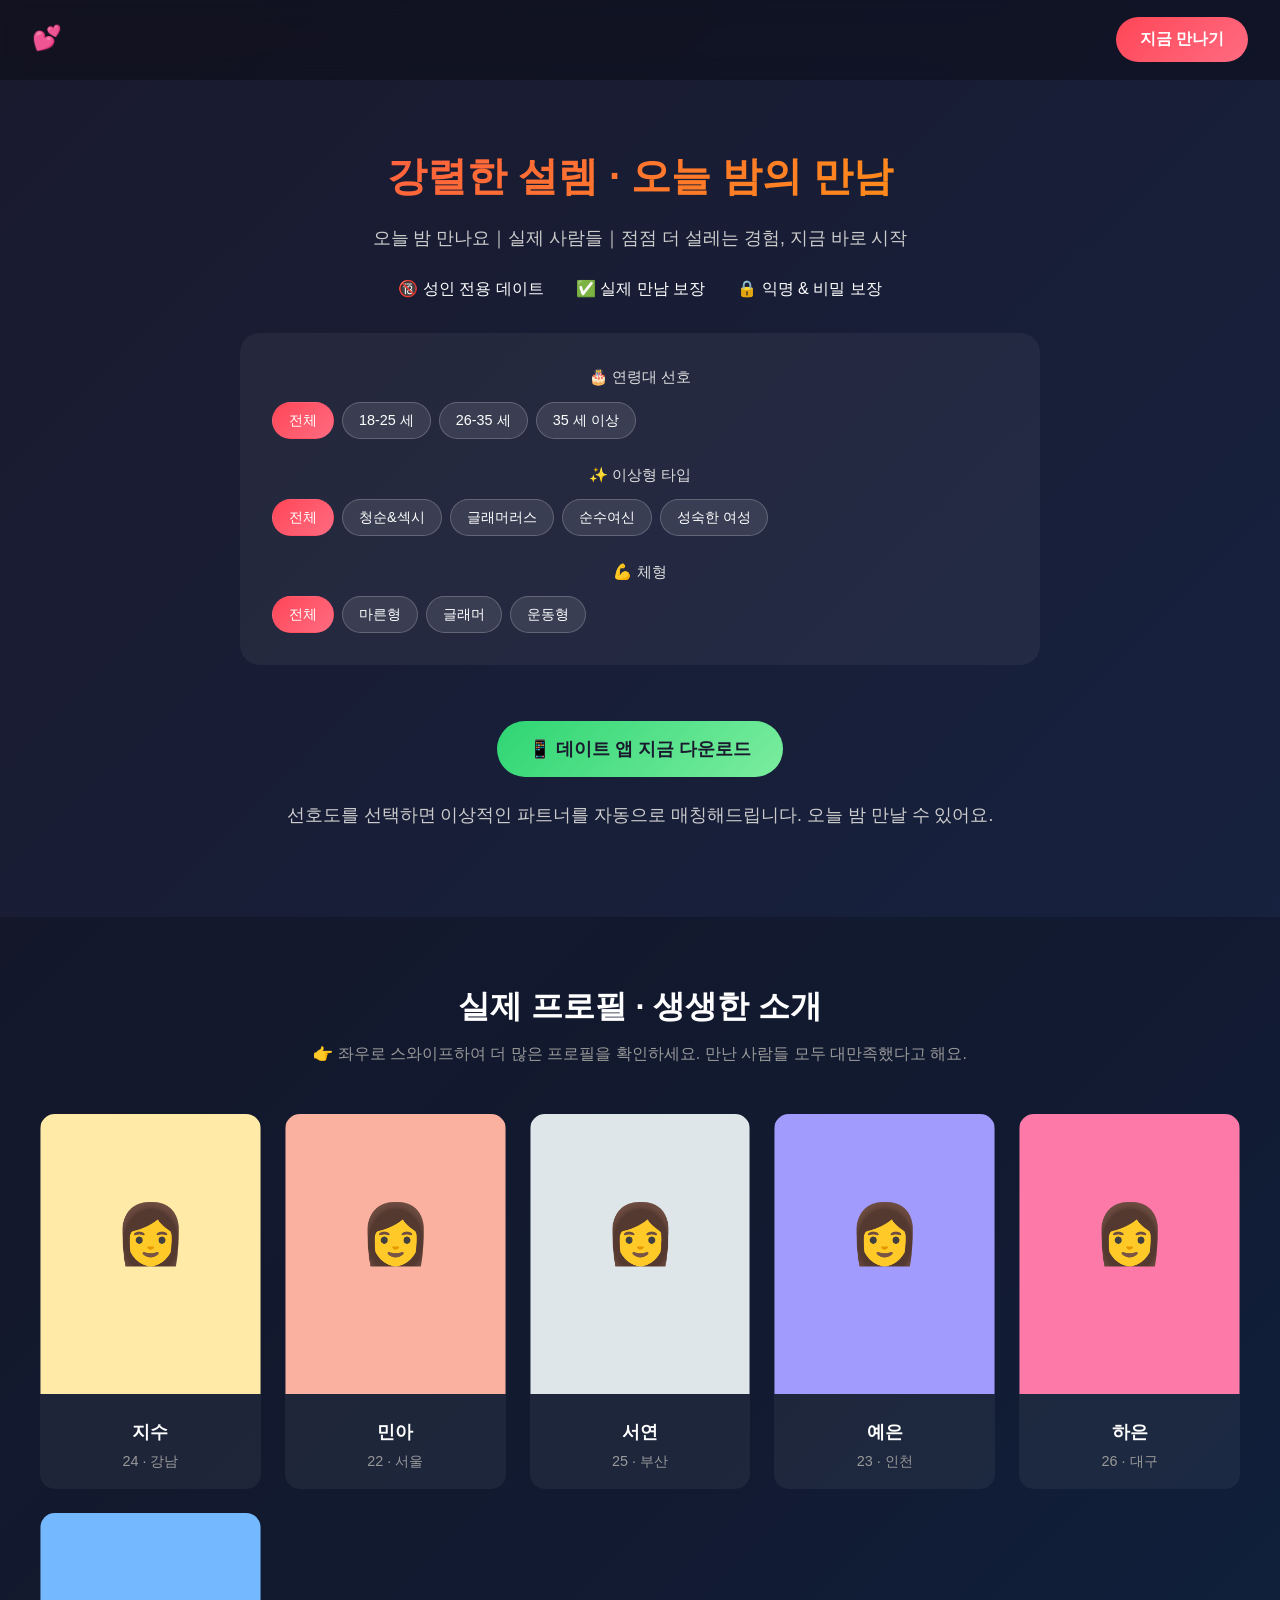
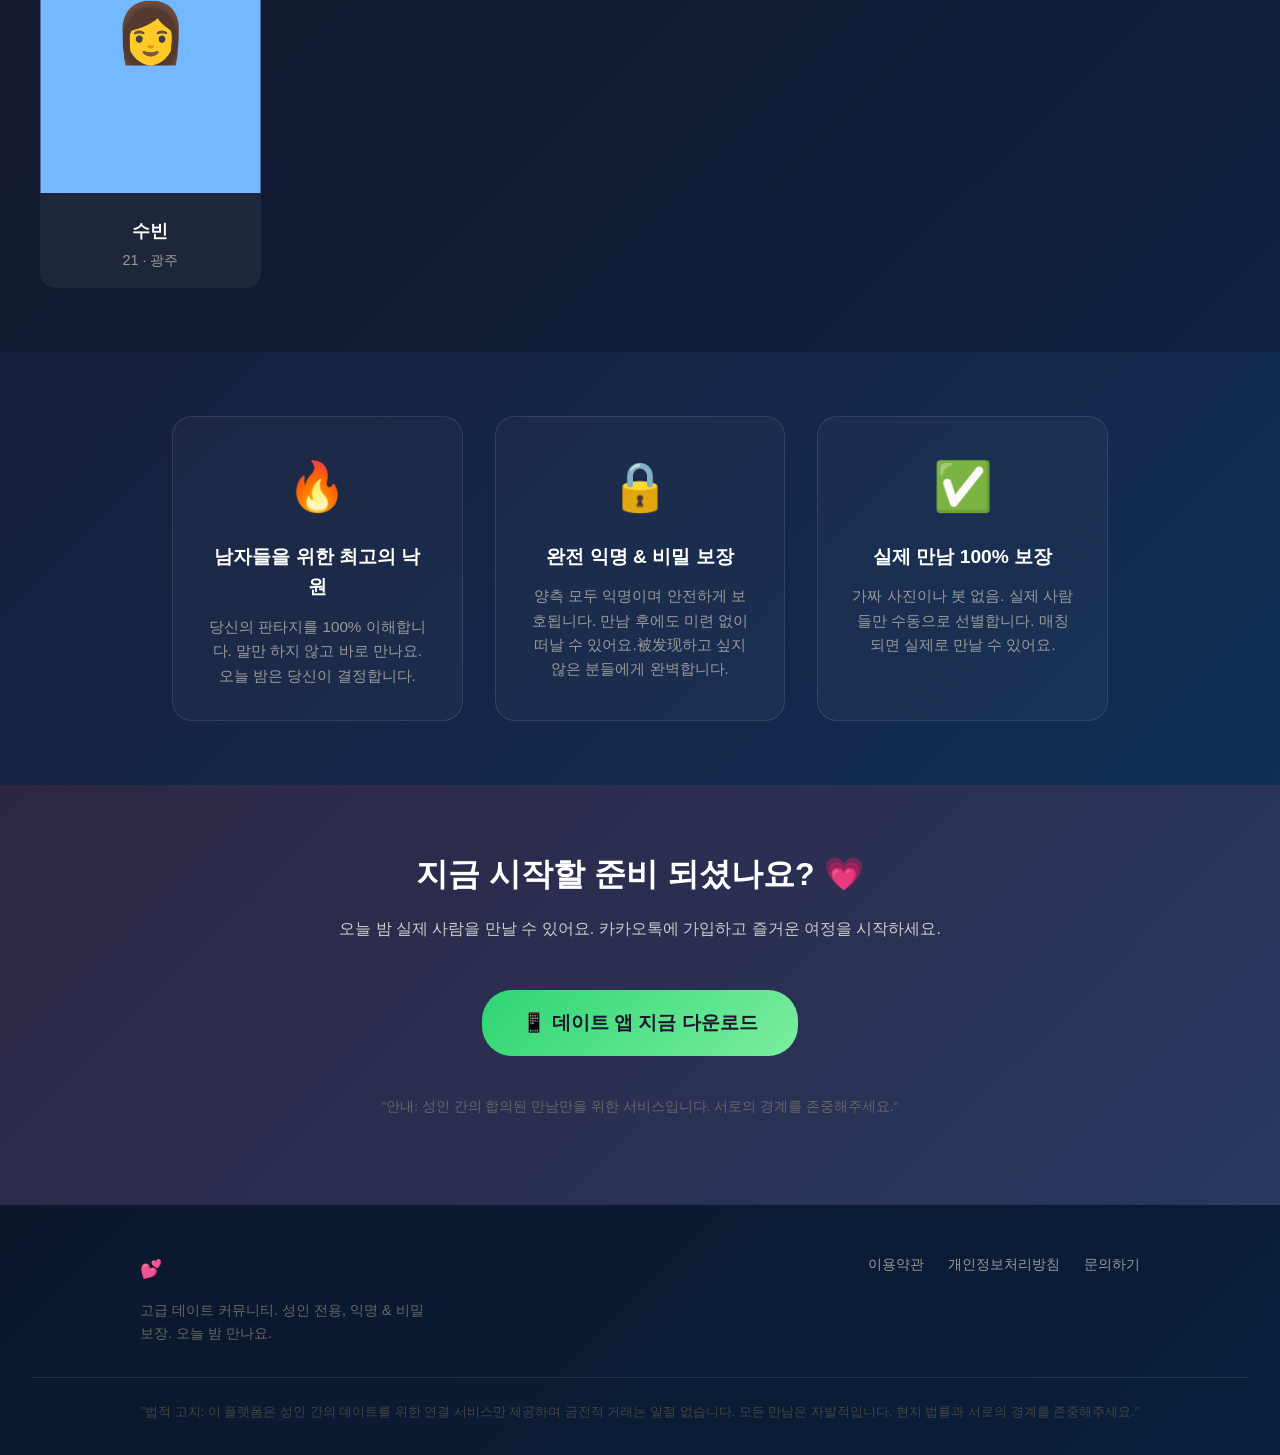
==== korea-meeting/index.html @ ffe7e5fc "Add Korea meeting website - Korean dating platform clone" ====
<!DOCTYPE html>
<html lang="ko">
<head>
    <meta charset="UTF-8">
    <meta name="viewport" content="width=device-width, initial-scale=1.0">
    <title>한국 미팅 - 고급 데이트 커뮤니티</title>
    <link rel="stylesheet" href="styles.css">
</head>
<body>
    <header>
        <div class="logo">
            <a href="#">
                <img src="data:image/svg+xml,%3Csvg xmlns='http://www.w3.org/2000/svg' viewBox='0 0 100 40'%3E%3Ctext y='30' font-size='24' fill='%23ff4757'%3E💕%3C/text%3E%3C/svg%3E" alt="로고">
            </a>
        </div>
        <button class="cta-btn">지금 만나기</button>
    </header>

    <main>
        <!-- 히어로 섹션 -->
        <section class="hero">
            <div class="hero-content">
                <h1>강렬한 설렘 · 오늘 밤의 만남</h1>
                <p>오늘 밤 만나요｜실제 사람들｜점점 더 설레는 경험, 지금 바로 시작</p>
                <ul class="features">
                    <li>🔞 성인 전용 데이트</li>
                    <li>✅ 실제 만남 보장</li>
                    <li>🔒 익명 & 비밀 보장</li>
                </ul>
                
                <div class="preferences">
                    <div class="preference-group">
                        <span class="preference-title">🎂 연령대 선호</span>
                        <div class="buttons">
                            <button class="active">전체</button>
                            <button>18-25 세</button>
                            <button>26-35 세</button>
                            <button>35 세 이상</button>
                        </div>
                    </div>
                    <div class="preference-group">
                        <span class="preference-title">✨ 이상형 타입</span>
                        <div class="buttons">
                            <button class="active">전체</button>
                            <button>청순&섹시</button>
                            <button>글래머러스</button>
                            <button>순수여신</button>
                            <button>성숙한 여성</button>
                        </div>
                    </div>
                    <div class="preference-group">
                        <span class="preference-title">💪 체형</span>
                        <div class="buttons">
                            <button class="active">전체</button>
                            <button>마른형</button>
                            <button>글래머</button>
                            <button>운동형</button>
                        </div>
                    </div>
                </div>
                
                <button class="download-btn">📱 데이트 앱 지금 다운로드</button>
                <p class="subtext">선호도를 선택하면 이상적인 파트너를 자동으로 매칭해드립니다. 오늘 밤 만날 수 있어요.</p>
            </div>
        </section>

        <!-- 프로필 카드 섹션 -->
        <section class="profiles">
            <div class="section-title">
                <h2>실제 프로필 · 생생한 소개</h2>
                <p>👉 좌우로 스와이프하여 더 많은 프로필을 확인하세요. 만난 사람들 모두 대만족했다고 해요.</p>
            </div>
            <div class="profile-grid">
                <div class="profile-card">
                    <img src="data:image/svg+xml,%3Csvg xmlns='http://www.w3.org/2000/svg' viewBox='0 0 300 400'%3E%3Crect fill='%23ffeaa7' width='300' height='400'/%3E%3Ctext x='150' y='200' text-anchor='middle' font-size='80'%3E👩%3C/text%3E%3C/svg%3E" alt="프로필 1">
                    <div class="profile-info">
                        <span class="name">지수</span>
                        <span class="age-location">24 · 강남</span>
                    </div>
                </div>
                <div class="profile-card">
                    <img src="data:image/svg+xml,%3Csvg xmlns='http://www.w3.org/2000/svg' viewBox='0 0 300 400'%3E%3Crect fill='%23fab1a0' width='300' height='400'/%3E%3Ctext x='150' y='200' text-anchor='middle' font-size='80'%3E👩%3C/text%3E%3C/svg%3E" alt="프로필 2">
                    <div class="profile-info">
                        <span class="name">민아</span>
                        <span class="age-location">22 · 서울</span>
                    </div>
                </div>
                <div class="profile-card">
                    <img src="data:image/svg+xml,%3Csvg xmlns='http://www.w3.org/2000/svg' viewBox='0 0 300 400'%3E%3Crect fill='%23dfe6e9' width='300' height='400'/%3E%3Ctext x='150' y='200' text-anchor='middle' font-size='80'%3E👩%3C/text%3E%3C/svg%3E" alt="프로필 3">
                    <div class="profile-info">
                        <span class="name">서연</span>
                        <span class="age-location">25 · 부산</span>
                    </div>
                </div>
                <div class="profile-card">
                    <img src="data:image/svg+xml,%3Csvg xmlns='http://www.w3.org/2000/svg' viewBox='0 0 300 400'%3E%3Crect fill='%23a29bfe' width='300' height='400'/%3E%3Ctext x='150' y='200' text-anchor='middle' font-size='80'%3E👩%3C/text%3E%3C/svg%3E" alt="프로필 4">
                    <div class="profile-info">
                        <span class="name">예은</span>
                        <span class="age-location">23 · 인천</span>
                    </div>
                </div>
                <div class="profile-card">
                    <img src="data:image/svg+xml,%3Csvg xmlns='http://www.w3.org/2000/svg' viewBox='0 0 300 400'%3E%3Crect fill='%23fd79a8' width='300' height='400'/%3E%3Ctext x='150' y='200' text-anchor='middle' font-size='80'%3E👩%3C/text%3E%3C/svg%3E" alt="프로필 5">
                    <div class="profile-info">
                        <span class="name">하은</span>
                        <span class="age-location">26 · 대구</span>
                    </div>
                </div>
                <div class="profile-card">
                    <img src="data:image/svg+xml,%3Csvg xmlns='http://www.w3.org/2000/svg' viewBox='0 0 300 400'%3E%3Crect fill='%2374b9ff' width='300' height='400'/%3E%3Ctext x='150' y='200' text-anchor='middle' font-size='80'%3E👩%3C/text%3E%3C/svg%3E" alt="프로필 6">
                    <div class="profile-info">
                        <span class="name">수빈</span>
                        <span class="age-location">21 · 광주</span>
                    </div>
                </div>
            </div>
        </section>

        <!-- 특징 섹션 -->
        <section class="features-section">
            <div class="feature">
                <span class="feature-icon">🔥</span>
                <h3>남자들을 위한 최고의 낙원</h3>
                <p>당신의 판타지를 100% 이해합니다. 말만 하지 않고 바로 만나요. 오늘 밤은 당신이 결정합니다.</p>
            </div>
            <div class="feature">
                <span class="feature-icon">🔒</span>
                <h3>완전 익명 & 비밀 보장</h3>
                <p>양측 모두 익명이며 안전하게 보호됩니다. 만남 후에도 미련 없이 떠날 수 있어요.被发现하고 싶지 않은 분들에게 완벽합니다.</p>
            </div>
            <div class="feature">
                <span class="feature-icon">✅</span>
                <h3>실제 만남 100% 보장</h3>
                <p>가짜 사진이나 봇 없음. 실제 사람들만 수동으로 선별합니다. 매칭되면 실제로 만날 수 있어요.</p>
            </div>
        </section>

        <!-- CTA 섹션 -->
        <section class="cta-section">
            <h2>지금 시작할 준비 되셨나요? 💗</h2>
            <p>오늘 밤 실제 사람을 만날 수 있어요. 카카오톡에 가입하고 즐거운 여정을 시작하세요.</p>
            <button class="download-btn large">📱 데이트 앱 지금 다운로드</button>
            <p class="disclaimer">"안내: 성인 간의 합의된 만남만을 위한 서비스입니다. 서로의 경계를 존중해주세요."</p>
        </section>
    </main>

    <footer>
        <div class="footer-content">
            <div class="footer-brand">
                <img src="data:image/svg+xml,%3Csvg xmlns='http://www.w3.org/2000/svg' viewBox='0 0 80 30'%3E%3Ctext y='22' font-size='18' fill='%23ff4757'%3E💕%3C/text%3E%3C/svg%3E" alt="로고">
                <p>고급 데이트 커뮤니티. 성인 전용, 익명 & 비밀 보장. 오늘 밤 만나요.</p>
            </div>
            <div class="footer-links">
                <a href="#">이용약관</a>
                <a href="#">개인정보처리방침</a>
                <a href="#">문의하기</a>
            </div>
        </div>
        <p class="legal-warning">"법적 고지: 이 플랫폼은 성인 간의 데이트를 위한 연결 서비스만 제공하며 금전적 거래는 일절 없습니다. 모든 만남은 자발적입니다. 현지 법률과 서로의 경계를 존중해주세요."</p>
    </footer>

    <script src="script.js"></script>
</body>
</html>
---- korea-meeting/styles.css ----
/* 한국 미팅 - 고급 데이트 커뮤니티 스타일 */

* {
    margin: 0;
    padding: 0;
    box-sizing: border-box;
}

body {
    font-family: 'Apple SD Gothic Neo', 'Malgun Gothic', 'Noto Sans KR', sans-serif;
    background: linear-gradient(135deg, #1a1a2e 0%, #16213e 50%, #0f3460 100%);
    color: #fff;
    min-height: 100vh;
    line-height: 1.6;
}

/* 헤더 */
header {
    display: flex;
    justify-content: space-between;
    align-items: center;
    padding: 1rem 2rem;
    background: rgba(0, 0, 0, 0.3);
    backdrop-filter: blur(10px);
    position: sticky;
    top: 0;
    z-index: 100;
}

.logo img {
    height: 40px;
}

.cta-btn {
    background: linear-gradient(135deg, #ff4757, #ff6b81);
    color: white;
    border: none;
    padding: 0.75rem 1.5rem;
    border-radius: 25px;
    font-size: 1rem;
    font-weight: 600;
    cursor: pointer;
    transition: transform 0.3s, box-shadow 0.3s;
}

.cta-btn:hover {
    transform: translateY(-2px);
    box-shadow: 0 10px 30px rgba(255, 71, 87, 0.4);
}

/* 히어로 섹션 */
.hero {
    padding: 4rem 2rem;
    text-align: center;
}

.hero-content h1 {
    font-size: 2.5rem;
    margin-bottom: 1rem;
    background: linear-gradient(135deg, #ff4757, #ffa502);
    -webkit-background-clip: text;
    -webkit-text-fill-color: transparent;
    background-clip: text;
}

.hero-content > p {
    font-size: 1.1rem;
    color: #ccc;
    margin-bottom: 1.5rem;
}

.features {
    list-style: none;
    display: flex;
    justify-content: center;
    gap: 2rem;
    margin-bottom: 2rem;
    flex-wrap: wrap;
}

.features li {
    font-size: 1rem;
    color: #fff;
}

/* 선호도 섹션 */
.preferences {
    background: rgba(255, 255, 255, 0.05);
    border-radius: 20px;
    padding: 2rem;
    margin: 2rem auto;
    max-width: 800px;
}

.preference-group {
    margin-bottom: 1.5rem;
}

.preference-group:last-child {
    margin-bottom: 0;
}

.preference-title {
    display: block;
    font-size: 0.95rem;
    margin-bottom: 0.75rem;
    color: #ddd;
}

.buttons {
    display: flex;
    gap: 0.5rem;
    flex-wrap: wrap;
}

.buttons button {
    background: rgba(255, 255, 255, 0.1);
    color: #fff;
    border: 1px solid rgba(255, 255, 255, 0.2);
    padding: 0.5rem 1rem;
    border-radius: 20px;
    font-size: 0.9rem;
    cursor: pointer;
    transition: all 0.3s;
}

.buttons button:hover,
.buttons button.active {
    background: linear-gradient(135deg, #ff4757, #ff6b81);
    border-color: transparent;
}

.download-btn {
    background: linear-gradient(135deg, #2ed573, #7bed9f);
    color: #1a1a2e;
    border: none;
    padding: 1rem 2rem;
    border-radius: 30px;
    font-size: 1.1rem;
    font-weight: 700;
    cursor: pointer;
    transition: transform 0.3s, box-shadow 0.3s;
    margin: 1.5rem 0;
}

.download-btn:hover {
    transform: translateY(-3px);
    box-shadow: 0 15px 40px rgba(46, 213, 115, 0.4);
}

.download-btn.large {
    padding: 1.25rem 2.5rem;
    font-size: 1.2rem;
}

.subtext {
    color: #999;
    font-size: 0.9rem;
}

/* 프로필 섹션 */
.profiles {
    padding: 4rem 2rem;
    background: rgba(0, 0, 0, 0.2);
}

.section-title {
    text-align: center;
    margin-bottom: 3rem;
}

.section-title h2 {
    font-size: 2rem;
    margin-bottom: 0.5rem;
    color: #fff;
}

.section-title p {
    color: #999;
}

.profile-grid {
    display: grid;
    grid-template-columns: repeat(auto-fill, minmax(200px, 1fr));
    gap: 1.5rem;
    max-width: 1200px;
    margin: 0 auto;
}

.profile-card {
    background: rgba(255, 255, 255, 0.05);
    border-radius: 15px;
    overflow: hidden;
    transition: transform 0.3s, box-shadow 0.3s;
    cursor: pointer;
}

.profile-card:hover {
    transform: translateY(-10px);
    box-shadow: 0 20px 40px rgba(255, 71, 87, 0.3);
}

.profile-card img {
    width: 100%;
    height: 280px;
    object-fit: cover;
}

.profile-info {
    padding: 1rem;
    text-align: center;
}

.profile-info .name {
    display: block;
    font-size: 1.1rem;
    font-weight: 600;
    color: #fff;
}

.profile-info .age-location {
    display: block;
    font-size: 0.9rem;
    color: #999;
    margin-top: 0.25rem;
}

/* 특징 섹션 */
.features-section {
    padding: 4rem 2rem;
    display: grid;
    grid-template-columns: repeat(auto-fit, minmax(280px, 1fr));
    gap: 2rem;
    max-width: 1000px;
    margin: 0 auto;
}

.feature {
    text-align: center;
    padding: 2rem;
    background: rgba(255, 255, 255, 0.03);
    border-radius: 20px;
    border: 1px solid rgba(255, 255, 255, 0.1);
}

.feature-icon {
    font-size: 3rem;
    display: block;
    margin-bottom: 1rem;
}

.feature h3 {
    font-size: 1.2rem;
    margin-bottom: 0.75rem;
    color: #fff;
}

.feature p {
    color: #999;
    font-size: 0.95rem;
}

/* CTA 섹션 */
.cta-section {
    padding: 4rem 2rem;
    text-align: center;
    background: linear-gradient(135deg, rgba(255, 71, 87, 0.1), rgba(255, 107, 129, 0.1));
}

.cta-section h2 {
    font-size: 2rem;
    margin-bottom: 1rem;
}

.cta-section p {
    color: #ccc;
    margin-bottom: 1.5rem;
}

.cta-section .disclaimer {
    color: #666;
    font-size: 0.85rem;
    margin-top: 1rem;
}

/* 푸터 */
footer {
    background: rgba(0, 0, 0, 0.4);
    padding: 3rem 2rem 2rem;
}

.footer-content {
    display: flex;
    justify-content: space-between;
    align-items: flex-start;
    flex-wrap: wrap;
    gap: 2rem;
    max-width: 1000px;
    margin: 0 auto 2rem;
}

.footer-brand img {
    height: 30px;
    margin-bottom: 0.5rem;
}

.footer-brand p {
    color: #666;
    font-size: 0.9rem;
    max-width: 300px;
}

.footer-links {
    display: flex;
    gap: 1.5rem;
}

.footer-links a {
    color: #999;
    text-decoration: none;
    font-size: 0.9rem;
    transition: color 0.3s;
}

.footer-links a:hover {
    color: #ff4757;
}

.legal-warning {
    text-align: center;
    color: #444;
    font-size: 0.8rem;
    padding-top: 1.5rem;
    border-top: 1px solid rgba(255, 255, 255, 0.1);
}

/* 반응형 */
@media (max-width: 768px) {
    header {
        padding: 1rem;
    }
    
    .hero-content h1 {
        font-size: 1.8rem;
    }
    
    .features {
        flex-direction: column;
        gap: 0.5rem;
    }
    
    .preferences {
        padding: 1.5rem;
    }
    
    .profile-grid {
        grid-template-columns: repeat(auto-fill, minmax(150px, 1fr));
        gap: 1rem;
    }
    
    .profile-card img {
        height: 200px;
    }
    
    .footer-content {
        flex-direction: column;
        text-align: center;
    }
    
    .footer-links {
        justify-content: center;
    }
}
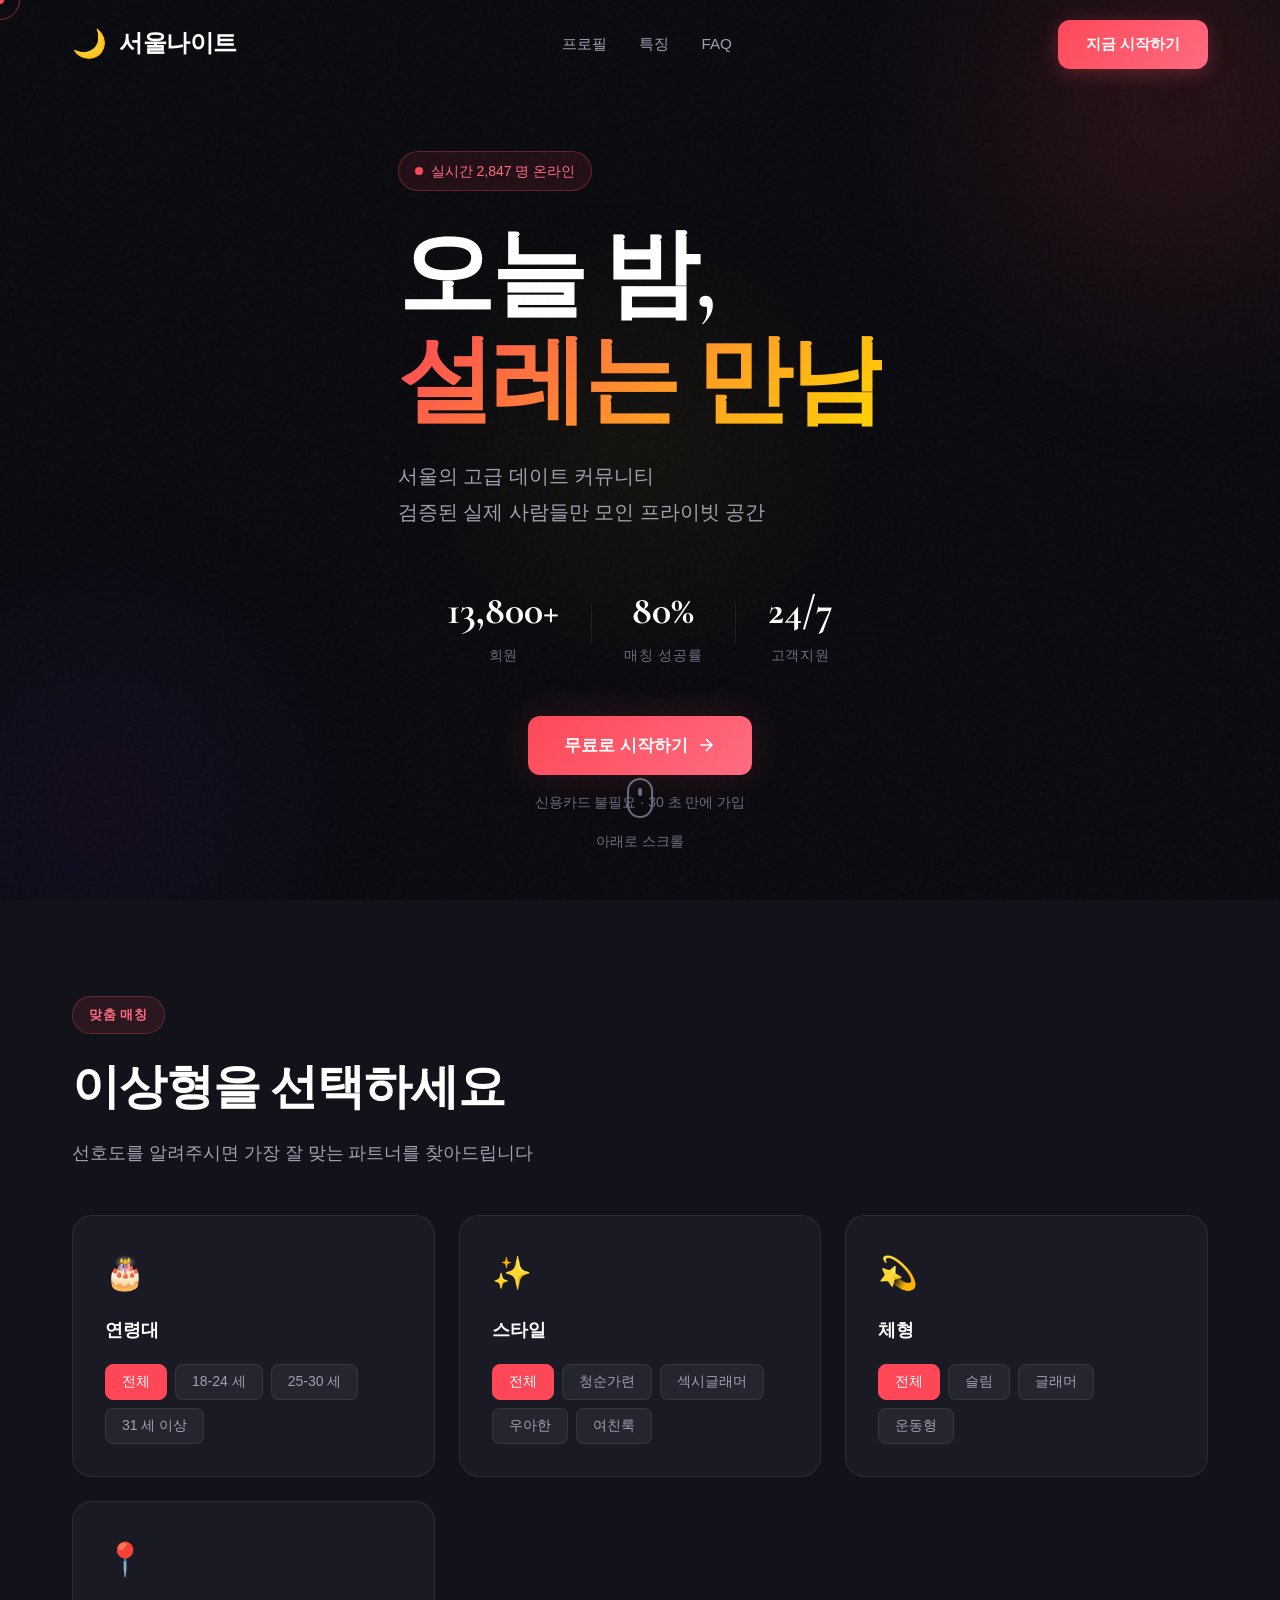
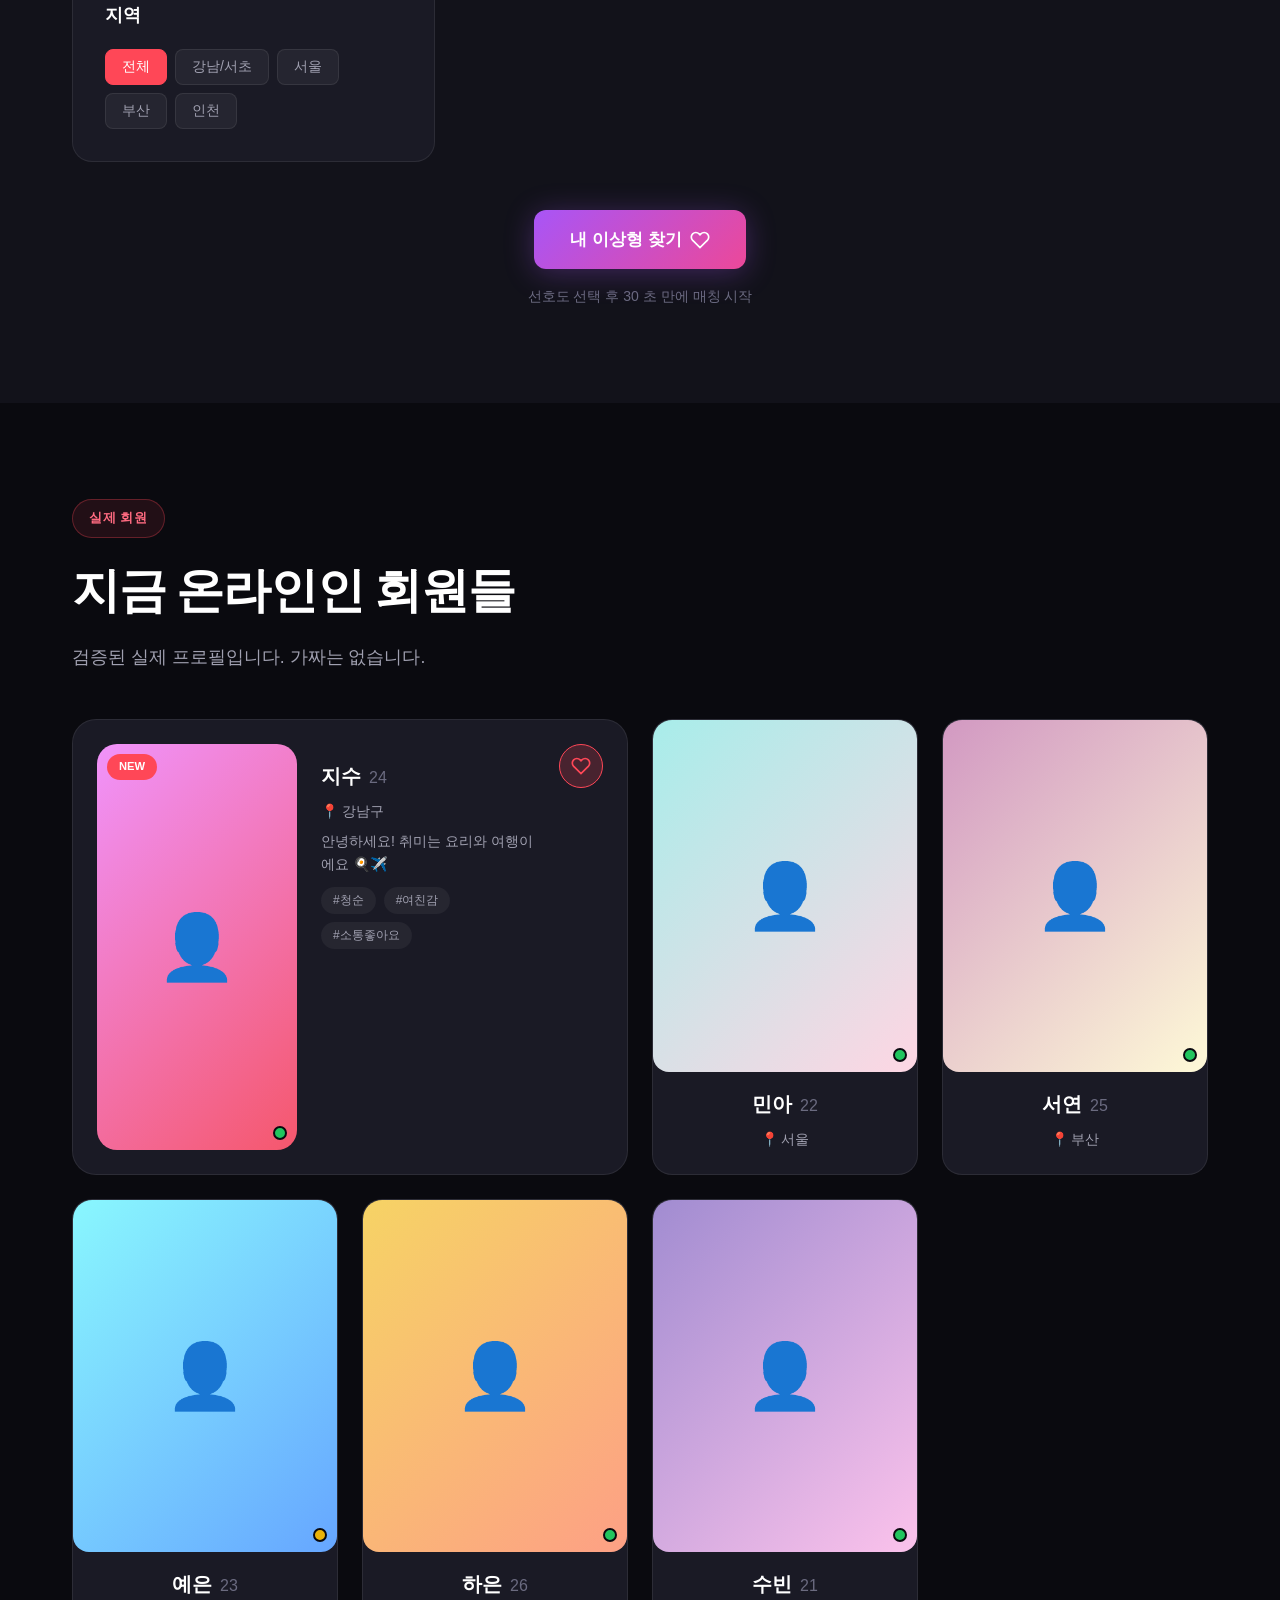
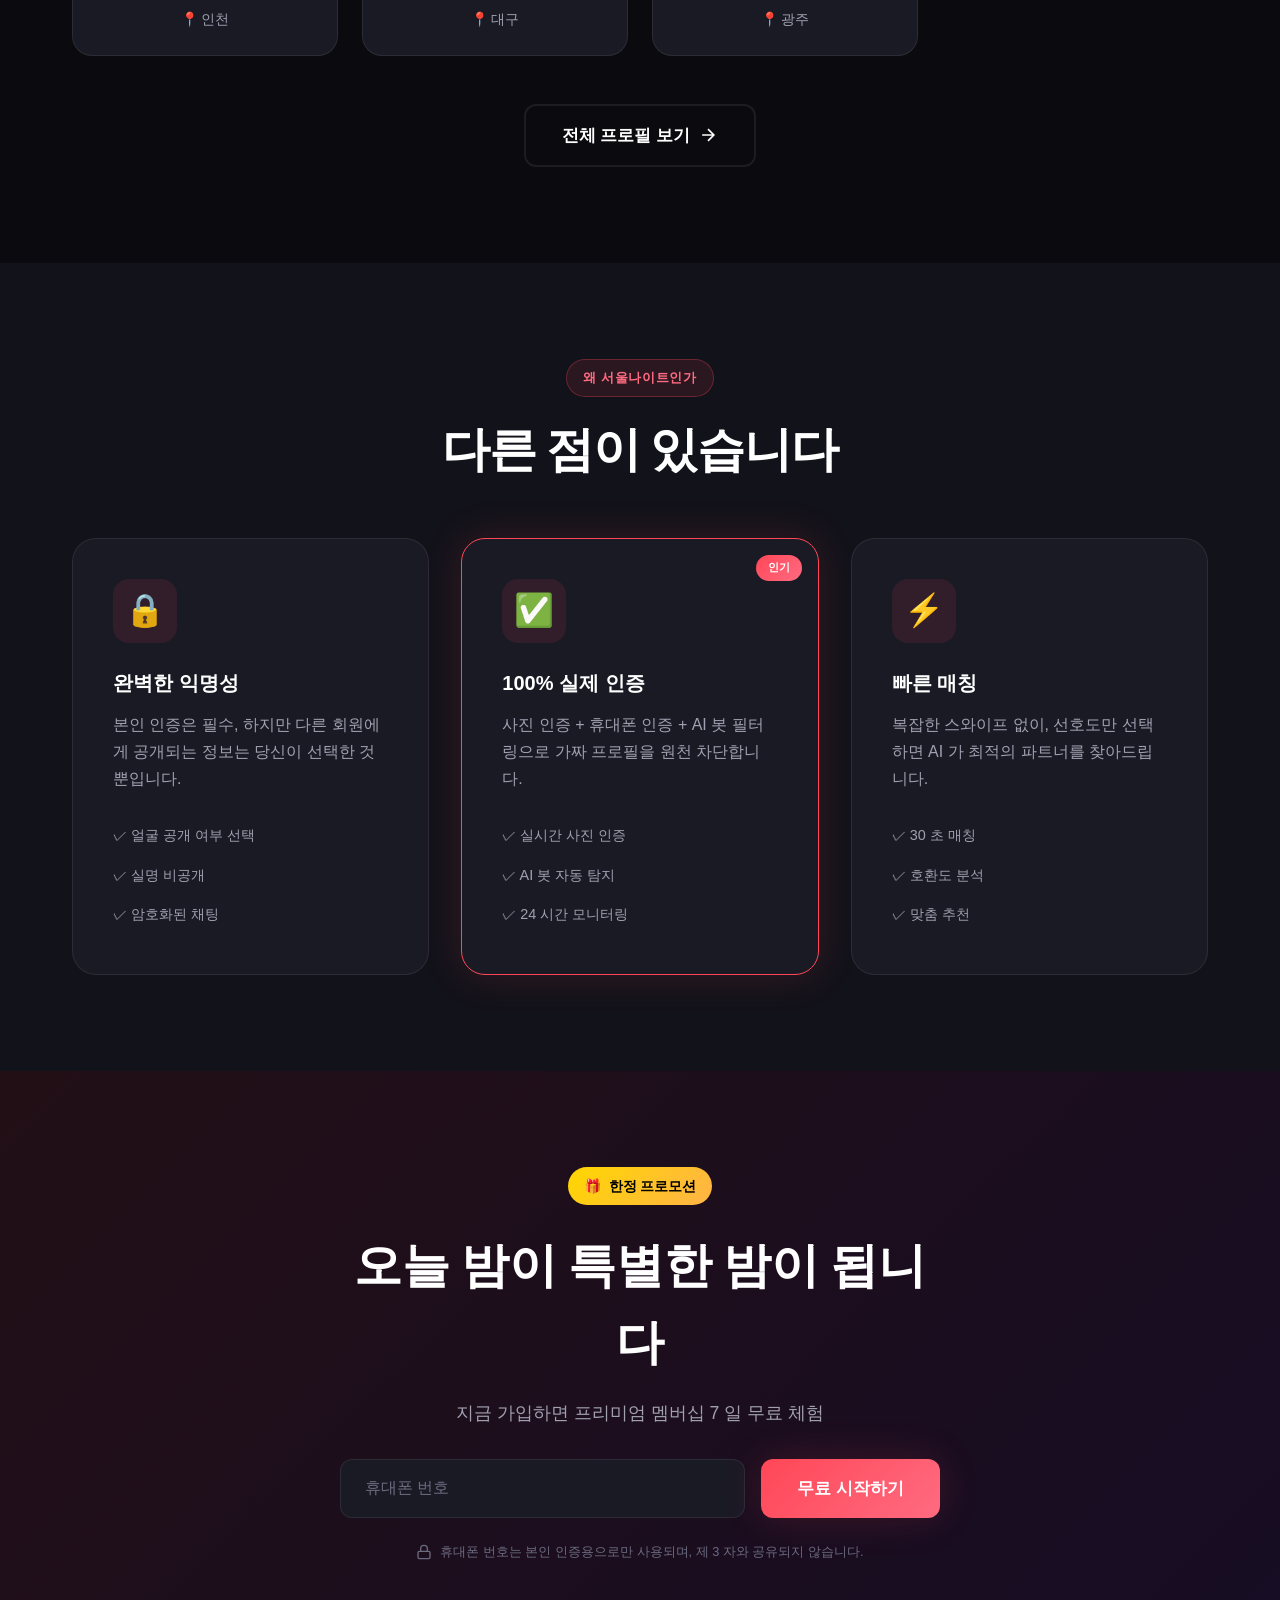
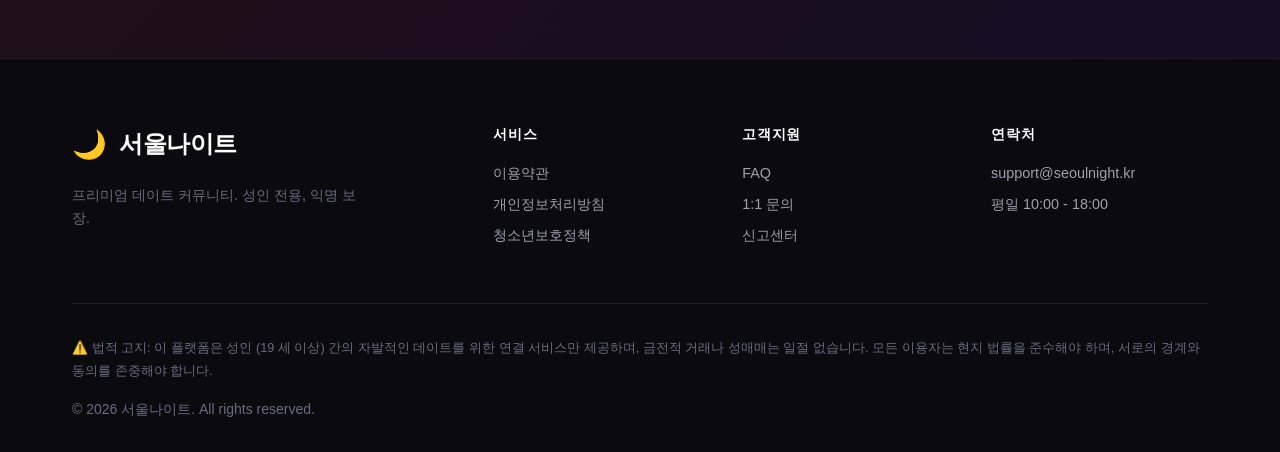
==== commit a300b981: "Redesign Korea meeting site with premium luxury aesthetic" ====
--- a/korea-meeting/index.html
+++ b/korea-meeting/index.html
@@ -3,160 +3,424 @@
 <head>
     <meta charset="UTF-8">
     <meta name="viewport" content="width=device-width, initial-scale=1.0">
-    <title>한국 미팅 - 고급 데이트 커뮤니티</title>
+    <title>서울나이트 | Seoul Night - 프리미엄 데이트 커뮤니티</title>
+    <link rel="preconnect" href="https://fonts.googleapis.com">
+    <link rel="preconnect" href="https://fonts.gstatic.com" crossorigin>
+    <link href="https://fonts.googleapis.com/css2?family=Cormorant+Garamond:wght@400;500;600;700&family=Pretendard:wght@300;400;500;600;700&display=swap" rel="stylesheet">
     <link rel="stylesheet" href="styles.css">
 </head>
 <body>
-    <header>
-        <div class="logo">
-            <a href="#">
-                <img src="data:image/svg+xml,%3Csvg xmlns='http://www.w3.org/2000/svg' viewBox='0 0 100 40'%3E%3Ctext y='30' font-size='24' fill='%23ff4757'%3E💕%3C/text%3E%3C/svg%3E" alt="로고">
+    <!-- 커스텀 커서 -->
+    <div class="cursor-dot"></div>
+    <div class="cursor-outline"></div>
+    
+    <!-- 노이즈 오버레이 -->
+    <div class="noise-overlay"></div>
+    
+    <!-- 그라디언트 백그라운드 -->
+    <div class="gradient-bg">
+        <div class="gradient-orb gradient-orb-1"></div>
+        <div class="gradient-orb gradient-orb-2"></div>
+        <div class="gradient-orb gradient-orb-3"></div>
+    </div>
+
+    <!-- 헤더 -->
+    <header class="header">
+        <div class="container header-content">
+            <a href="#" class="logo">
+                <span class="logo-icon">🌙</span>
+                <span class="logo-text">서울나이트</span>
             </a>
+            <nav class="nav">
+                <a href="#profiles">프로필</a>
+                <a href="#features">특징</a>
+                <a href="#faq">FAQ</a>
+            </nav>
+            <button class="btn btn-primary header-cta">지금 시작하기</button>
         </div>
-        <button class="cta-btn">지금 만나기</button>
     </header>
 
     <main>
         <!-- 히어로 섹션 -->
         <section class="hero">
-            <div class="hero-content">
-                <h1>강렬한 설렘 · 오늘 밤의 만남</h1>
-                <p>오늘 밤 만나요｜실제 사람들｜점점 더 설레는 경험, 지금 바로 시작</p>
-                <ul class="features">
-                    <li>🔞 성인 전용 데이트</li>
-                    <li>✅ 실제 만남 보장</li>
-                    <li>🔒 익명 & 비밀 보장</li>
-                </ul>
-                
-                <div class="preferences">
-                    <div class="preference-group">
-                        <span class="preference-title">🎂 연령대 선호</span>
-                        <div class="buttons">
-                            <button class="active">전체</button>
-                            <button>18-25 세</button>
-                            <button>26-35 세</button>
-                            <button>35 세 이상</button>
-                        </div>
-                    </div>
-                    <div class="preference-group">
-                        <span class="preference-title">✨ 이상형 타입</span>
-                        <div class="buttons">
-                            <button class="active">전체</button>
-                            <button>청순&섹시</button>
-                            <button>글래머러스</button>
-                            <button>순수여신</button>
-                            <button>성숙한 여성</button>
-                        </div>
-                    </div>
-                    <div class="preference-group">
-                        <span class="preference-title">💪 체형</span>
-                        <div class="buttons">
-                            <button class="active">전체</button>
-                            <button>마른형</button>
-                            <button>글래머</button>
-                            <button>운동형</button>
-                        </div>
-                    </div>
-                </div>
-                
-                <button class="download-btn">📱 데이트 앱 지금 다운로드</button>
-                <p class="subtext">선호도를 선택하면 이상적인 파트너를 자동으로 매칭해드립니다. 오늘 밤 만날 수 있어요.</p>
+            <div class="container">
+                <div class="hero-badge">
+                    <span class="badge-dot"></span>
+                    <span>실시간 2,847 명 온라인</span>
+                </div>
+                
+                <h1 class="hero-title">
+                    <span class="title-line">오늘 밤, </span>
+                    <span class="title-line highlight">설레는 만남</span>
+                </h1>
+                
+                <p class="hero-subtitle">
+                    서울의 고급 데이트 커뮤니티<br>
+                    검증된 실제 사람들만 모인 프라이빗 공간
+                </p>
+                
+                <div class="hero-stats">
+                    <div class="stat">
+                        <span class="stat-number">15,000+</span>
+                        <span class="stat-label">회원</span>
+                    </div>
+                    <div class="stat-divider"></div>
+                    <div class="stat">
+                        <span class="stat-number">89%</span>
+                        <span class="stat-label">매칭 성공률</span>
+                    </div>
+                    <div class="stat-divider"></div>
+                    <div class="stat">
+                        <span class="stat-number">24/7</span>
+                        <span class="stat-label">고객지원</span>
+                    </div>
+                </div>
+                
+                <div class="hero-cta">
+                    <button class="btn btn-large btn-glow">
+                        <span>무료로 시작하기</span>
+                        <svg width="20" height="20" viewBox="0 0 24 24" fill="none" stroke="currentColor" stroke-width="2">
+                            <path d="M5 12h14M12 5l7 7-7 7"/>
+                        </svg>
+                    </button>
+                    <p class="cta-note">신용카드 불필요 · 30 초 만에 가입</p>
+                </div>
+            </div>
+            
+            <!-- 스크롤 인디케이터 -->
+            <div class="scroll-indicator">
+                <div class="mouse">
+                    <div class="wheel"></div>
+                </div>
+                <span>아래로 스크롤</span>
             </div>
         </section>
 
-        <!-- 프로필 카드 섹션 -->
-        <section class="profiles">
-            <div class="section-title">
-                <h2>실제 프로필 · 생생한 소개</h2>
-                <p>👉 좌우로 스와이프하여 더 많은 프로필을 확인하세요. 만난 사람들 모두 대만족했다고 해요.</p>
-            </div>
-            <div class="profile-grid">
-                <div class="profile-card">
-                    <img src="data:image/svg+xml,%3Csvg xmlns='http://www.w3.org/2000/svg' viewBox='0 0 300 400'%3E%3Crect fill='%23ffeaa7' width='300' height='400'/%3E%3Ctext x='150' y='200' text-anchor='middle' font-size='80'%3E👩%3C/text%3E%3C/svg%3E" alt="프로필 1">
-                    <div class="profile-info">
-                        <span class="name">지수</span>
-                        <span class="age-location">24 · 강남</span>
-                    </div>
-                </div>
-                <div class="profile-card">
-                    <img src="data:image/svg+xml,%3Csvg xmlns='http://www.w3.org/2000/svg' viewBox='0 0 300 400'%3E%3Crect fill='%23fab1a0' width='300' height='400'/%3E%3Ctext x='150' y='200' text-anchor='middle' font-size='80'%3E👩%3C/text%3E%3C/svg%3E" alt="프로필 2">
-                    <div class="profile-info">
-                        <span class="name">민아</span>
-                        <span class="age-location">22 · 서울</span>
-                    </div>
-                </div>
-                <div class="profile-card">
-                    <img src="data:image/svg+xml,%3Csvg xmlns='http://www.w3.org/2000/svg' viewBox='0 0 300 400'%3E%3Crect fill='%23dfe6e9' width='300' height='400'/%3E%3Ctext x='150' y='200' text-anchor='middle' font-size='80'%3E👩%3C/text%3E%3C/svg%3E" alt="프로필 3">
-                    <div class="profile-info">
-                        <span class="name">서연</span>
-                        <span class="age-location">25 · 부산</span>
-                    </div>
-                </div>
-                <div class="profile-card">
-                    <img src="data:image/svg+xml,%3Csvg xmlns='http://www.w3.org/2000/svg' viewBox='0 0 300 400'%3E%3Crect fill='%23a29bfe' width='300' height='400'/%3E%3Ctext x='150' y='200' text-anchor='middle' font-size='80'%3E👩%3C/text%3E%3C/svg%3E" alt="프로필 4">
-                    <div class="profile-info">
-                        <span class="name">예은</span>
-                        <span class="age-location">23 · 인천</span>
-                    </div>
-                </div>
-                <div class="profile-card">
-                    <img src="data:image/svg+xml,%3Csvg xmlns='http://www.w3.org/2000/svg' viewBox='0 0 300 400'%3E%3Crect fill='%23fd79a8' width='300' height='400'/%3E%3Ctext x='150' y='200' text-anchor='middle' font-size='80'%3E👩%3C/text%3E%3C/svg%3E" alt="프로필 5">
-                    <div class="profile-info">
-                        <span class="name">하은</span>
-                        <span class="age-location">26 · 대구</span>
-                    </div>
-                </div>
-                <div class="profile-card">
-                    <img src="data:image/svg+xml,%3Csvg xmlns='http://www.w3.org/2000/svg' viewBox='0 0 300 400'%3E%3Crect fill='%2374b9ff' width='300' height='400'/%3E%3Ctext x='150' y='200' text-anchor='middle' font-size='80'%3E👩%3C/text%3E%3C/svg%3E" alt="프로필 6">
-                    <div class="profile-info">
-                        <span class="name">수빈</span>
-                        <span class="age-location">21 · 광주</span>
-                    </div>
+        <!-- 선호도 선택 섹션 -->
+        <section class="preferences-section">
+            <div class="container">
+                <div class="section-header">
+                    <span class="section-tag">맞춤 매칭</span>
+                    <h2 class="section-title">이상형을 선택하세요</h2>
+                    <p class="section-desc">선호도를 알려주시면 가장 잘 맞는 파트너를 찾아드립니다</p>
+                </div>
+                
+                <div class="preferences-grid">
+                    <!-- 연령대 -->
+                    <div class="preference-card" data-category="age">
+                        <div class="card-icon">🎂</div>
+                        <h3 class="card-title">연령대</h3>
+                        <div class="option-buttons">
+                            <button class="option-btn active" data-value="all">전체</button>
+                            <button class="option-btn" data-value="18-24">18-24 세</button>
+                            <button class="option-btn" data-value="25-30">25-30 세</button>
+                            <button class="option-btn" data-value="31+">31 세 이상</button>
+                        </div>
+                    </div>
+                    
+                    <!-- 스타일 -->
+                    <div class="preference-card" data-category="style">
+                        <div class="card-icon">✨</div>
+                        <h3 class="card-title">스타일</h3>
+                        <div class="option-buttons">
+                            <button class="option-btn active" data-value="all">전체</button>
+                            <button class="option-btn" data-value="cute">청순가련</button>
+                            <button class="option-btn" data-value="sexy">섹시글래머</button>
+                            <button class="option-btn" data-value="elegant">우아한</button>
+                            <button class="option-btn" data-value="girlfriend">여친룩</button>
+                        </div>
+                    </div>
+                    
+                    <!-- 체형 -->
+                    <div class="preference-card" data-category="body">
+                        <div class="card-icon">💫</div>
+                        <h3 class="card-title">체형</h3>
+                        <div class="option-buttons">
+                            <button class="option-btn active" data-value="all">전체</button>
+                            <button class="option-btn" data-value="slim">슬림</button>
+                            <button class="option-btn" data-value="curvy">글래머</button>
+                            <button class="option-btn" data-value="athletic">운동형</button>
+                        </div>
+                    </div>
+                    
+                    <!-- 지역 -->
+                    <div class="preference-card" data-category="location">
+                        <div class="card-icon">📍</div>
+                        <h3 class="card-title">지역</h3>
+                        <div class="option-buttons">
+                            <button class="option-btn active" data-value="all">전체</button>
+                            <button class="option-btn" data-value="gangnam">강남/서초</button>
+                            <button class="option-btn" data-value="seoul">서울</button>
+                            <button class="option-btn" data-value="busan">부산</button>
+                            <button class="option-btn" data-value="incheon">인천</button>
+                        </div>
+                    </div>
+                </div>
+                
+                <div class="match-cta">
+                    <button class="btn btn-large btn-match">
+                        <span>내 이상형 찾기</span>
+                        <svg width="20" height="20" viewBox="0 0 24 24" fill="none" stroke="currentColor" stroke-width="2">
+                            <path d="M20.84 4.61a5.5 5.5 0 0 0-7.78 0L12 5.67l-1.06-1.06a5.5 5.5 0 0 0-7.78 7.78l1.06 1.06L12 21.23l7.78-7.78 1.06-1.06a5.5 5.5 0 0 0 0-7.78z"/>
+                        </svg>
+                    </button>
+                    <p class="match-note">선호도 선택 후 30 초 만에 매칭 시작</p>
                 </div>
             </div>
         </section>
 
+        <!-- 프로필 섹션 -->
+        <section class="profiles-section" id="profiles">
+            <div class="container">
+                <div class="section-header">
+                    <span class="section-tag">실제 회원</span>
+                    <h2 class="section-title">지금 온라인인 회원들</h2>
+                    <p class="section-desc">검증된 실제 프로필입니다. 가짜는 없습니다.</p>
+                </div>
+                
+                <div class="profiles-scroll">
+                    <div class="profile-card-featured">
+                        <div class="profile-image-wrapper">
+                            <div class="profile-placeholder" style="background: linear-gradient(135deg, #f093fb 0%, #f5576c 100%);">
+                                <span>👤</span>
+                            </div>
+                            <div class="profile-status online"></div>
+                            <div class="profile-badge new">NEW</div>
+                        </div>
+                        <div class="profile-details">
+                            <div class="profile-header">
+                                <h3 class="profile-name">지수</h3>
+                                <span class="profile-age">24</span>
+                            </div>
+                            <p class="profile-location">📍 강남구</p>
+                            <p class="profile-bio">안녕하세요! 취미는 요리와 여행이에요 🍳✈️</p>
+                            <div class="profile-tags">
+                                <span class="tag">#청순</span>
+                                <span class="tag">#여친감</span>
+                                <span class="tag">#소통좋아요</span>
+                            </div>
+                        </div>
+                        <button class="btn btn-profile-action">
+                            <svg width="20" height="20" viewBox="0 0 24 24" fill="none" stroke="currentColor" stroke-width="2">
+                                <path d="M20.84 4.61a5.5 5.5 0 0 0-7.78 0L12 5.67l-1.06-1.06a5.5 5.5 0 0 0-7.78 7.78l1.06 1.06L12 21.23l7.78-7.78 1.06-1.06a5.5 5.5 0 0 0 0-7.78z"/>
+                            </svg>
+                        </button>
+                    </div>
+                    
+                    <div class="profile-card">
+                        <div class="profile-image-wrapper">
+                            <div class="profile-placeholder" style="background: linear-gradient(135deg, #a8edea 0%, #fed6e3 100%);">
+                                <span>👤</span>
+                            </div>
+                            <div class="profile-status online"></div>
+                        </div>
+                        <div class="profile-details">
+                            <div class="profile-header">
+                                <h3 class="profile-name">민아</h3>
+                                <span class="profile-age">22</span>
+                            </div>
+                            <p class="profile-location">📍 서울</p>
+                        </div>
+                    </div>
+                    
+                    <div class="profile-card">
+                        <div class="profile-image-wrapper">
+                            <div class="profile-placeholder" style="background: linear-gradient(135deg, #d299c2 0%, #fef9d7 100%);">
+                                <span>👤</span>
+                            </div>
+                            <div class="profile-status online"></div>
+                        </div>
+                        <div class="profile-details">
+                            <div class="profile-header">
+                                <h3 class="profile-name">서연</h3>
+                                <span class="profile-age">25</span>
+                            </div>
+                            <p class="profile-location">📍 부산</p>
+                        </div>
+                    </div>
+                    
+                    <div class="profile-card">
+                        <div class="profile-image-wrapper">
+                            <div class="profile-placeholder" style="background: linear-gradient(135deg, #89f7fe 0%, #66a6ff 100%);">
+                                <span>👤</span>
+                            </div>
+                            <div class="profile-status away"></div>
+                        </div>
+                        <div class="profile-details">
+                            <div class="profile-header">
+                                <h3 class="profile-name">예은</h3>
+                                <span class="profile-age">23</span>
+                            </div>
+                            <p class="profile-location">📍 인천</p>
+                        </div>
+                    </div>
+                    
+                    <div class="profile-card">
+                        <div class="profile-image-wrapper">
+                            <div class="profile-placeholder" style="background: linear-gradient(135deg, #f6d365 0%, #fda085 100%);">
+                                <span>👤</span>
+                            </div>
+                            <div class="profile-status online"></div>
+                        </div>
+                        <div class="profile-details">
+                            <div class="profile-header">
+                                <h3 class="profile-name">하은</h3>
+                                <span class="profile-age">26</span>
+                            </div>
+                            <p class="profile-location">📍 대구</p>
+                        </div>
+                    </div>
+                    
+                    <div class="profile-card">
+                        <div class="profile-image-wrapper">
+                            <div class="profile-placeholder" style="background: linear-gradient(135deg, #a18cd1 0%, #fbc2eb 100%);">
+                                <span>👤</span>
+                            </div>
+                            <div class="profile-status online"></div>
+                        </div>
+                        <div class="profile-details">
+                            <div class="profile-header">
+                                <h3 class="profile-name">수빈</h3>
+                                <span class="profile-age">21</span>
+                            </div>
+                            <p class="profile-location">📍 광주</p>
+                        </div>
+                    </div>
+                </div>
+                
+                <div class="profiles-cta">
+                    <button class="btn btn-outline-large">
+                        <span>전체 프로필 보기</span>
+                        <svg width="20" height="20" viewBox="0 0 24 24" fill="none" stroke="currentColor" stroke-width="2">
+                            <path d="M5 12h14M12 5l7 7-7 7"/>
+                        </svg>
+                    </button>
+                </div>
+            </div>
+        </section>
+
         <!-- 특징 섹션 -->
-        <section class="features-section">
-            <div class="feature">
-                <span class="feature-icon">🔥</span>
-                <h3>남자들을 위한 최고의 낙원</h3>
-                <p>당신의 판타지를 100% 이해합니다. 말만 하지 않고 바로 만나요. 오늘 밤은 당신이 결정합니다.</p>
-            </div>
-            <div class="feature">
-                <span class="feature-icon">🔒</span>
-                <h3>완전 익명 & 비밀 보장</h3>
-                <p>양측 모두 익명이며 안전하게 보호됩니다. 만남 후에도 미련 없이 떠날 수 있어요.被发现하고 싶지 않은 분들에게 완벽합니다.</p>
-            </div>
-            <div class="feature">
-                <span class="feature-icon">✅</span>
-                <h3>실제 만남 100% 보장</h3>
-                <p>가짜 사진이나 봇 없음. 실제 사람들만 수동으로 선별합니다. 매칭되면 실제로 만날 수 있어요.</p>
+        <section class="features-section" id="features">
+            <div class="container">
+                <div class="section-header center">
+                    <span class="section-tag">왜 서울나이트인가</span>
+                    <h2 class="section-title">다른 점이 있습니다</h2>
+                </div>
+                
+                <div class="features-grid">
+                    <div class="feature-card">
+                        <div class="feature-icon-wrapper">
+                            <span class="feature-icon">🔒</span>
+                        </div>
+                        <h3 class="feature-title">완벽한 익명성</h3>
+                        <p class="feature-desc">본인 인증은 필수, 하지만 다른 회원에게 공개되는 정보는 당신이 선택한 것뿐입니다.</p>
+                        <ul class="feature-list">
+                            <li>✓ 얼굴 공개 여부 선택</li>
+                            <li>✓ 실명 비공개</li>
+                            <li>✓ 암호화된 채팅</li>
+                        </ul>
+                    </div>
+                    
+                    <div class="feature-card featured">
+                        <div class="featured-badge">인기</div>
+                        <div class="feature-icon-wrapper">
+                            <span class="feature-icon">✅</span>
+                        </div>
+                        <h3 class="feature-title">100% 실제 인증</h3>
+                        <p class="feature-desc">사진 인증 + 휴대폰 인증 + AI 봇 필터링으로 가짜 프로필을 원천 차단합니다.</p>
+                        <ul class="feature-list">
+                            <li>✓ 실시간 사진 인증</li>
+                            <li>✓ AI 봇 자동 탐지</li>
+                            <li>✓ 24 시간 모니터링</li>
+                        </ul>
+                    </div>
+                    
+                    <div class="feature-card">
+                        <div class="feature-icon-wrapper">
+                            <span class="feature-icon">⚡</span>
+                        </div>
+                        <h3 class="feature-title">빠른 매칭</h3>
+                        <p class="feature-desc">복잡한 스와이프 없이, 선호도만 선택하면 AI 가 최적의 파트너를 찾아드립니다.</p>
+                        <ul class="feature-list">
+                            <li>✓ 30 초 매칭</li>
+                            <li>✓ 호환도 분석</li>
+                            <li>✓ 맞춤 추천</li>
+                        </ul>
+                    </div>
+                </div>
             </div>
         </section>
 
         <!-- CTA 섹션 -->
         <section class="cta-section">
-            <h2>지금 시작할 준비 되셨나요? 💗</h2>
-            <p>오늘 밤 실제 사람을 만날 수 있어요. 카카오톡에 가입하고 즐거운 여정을 시작하세요.</p>
-            <button class="download-btn large">📱 데이트 앱 지금 다운로드</button>
-            <p class="disclaimer">"안내: 성인 간의 합의된 만남만을 위한 서비스입니다. 서로의 경계를 존중해주세요."</p>
+            <div class="container">
+                <div class="cta-content">
+                    <div class="cta-badge">
+                        <span>🎁</span>
+                        <span>한정 프로모션</span>
+                    </div>
+                    <h2 class="cta-title">오늘 밤이 특별한 밤이 됩니다</h2>
+                    <p class="cta-desc">지금 가입하면 프리미엄 멤버십 7 일 무료 체험</p>
+                    
+                    <div class="cta-form">
+                        <input type="tel" placeholder="휴대폰 번호" class="cta-input">
+                        <button class="btn btn-large btn-glow">무료 시작하기</button>
+                    </div>
+                    
+                    <p class="cta-privacy">
+                        <svg width="16" height="16" viewBox="0 0 24 24" fill="none" stroke="currentColor" stroke-width="2">
+                            <rect x="3" y="11" width="18" height="11" rx="2" ry="2"/>
+                            <path d="M7 11V7a5 5 0 0 1 10 0v4"/>
+                        </svg>
+                        <span>휴대폰 번호는 본인 인증용으로만 사용되며, 제 3 자와 공유되지 않습니다.</span>
+                    </p>
+                </div>
+            </div>
         </section>
     </main>
 
-    <footer>
-        <div class="footer-content">
-            <div class="footer-brand">
-                <img src="data:image/svg+xml,%3Csvg xmlns='http://www.w3.org/2000/svg' viewBox='0 0 80 30'%3E%3Ctext y='22' font-size='18' fill='%23ff4757'%3E💕%3C/text%3E%3C/svg%3E" alt="로고">
-                <p>고급 데이트 커뮤니티. 성인 전용, 익명 & 비밀 보장. 오늘 밤 만나요.</p>
-            </div>
-            <div class="footer-links">
-                <a href="#">이용약관</a>
-                <a href="#">개인정보처리방침</a>
-                <a href="#">문의하기</a>
+    <!-- 푸터 -->
+    <footer class="footer">
+        <div class="container">
+            <div class="footer-content">
+                <div class="footer-brand">
+                    <a href="#" class="logo">
+                        <span class="logo-icon">🌙</span>
+                        <span class="logo-text">서울나이트</span>
+                    </a>
+                    <p class="footer-desc">프리미엄 데이트 커뮤니티. 성인 전용, 익명 보장.</p>
+                </div>
+                
+                <div class="footer-links">
+                    <div class="footer-column">
+                        <h4>서비스</h4>
+                        <a href="#">이용약관</a>
+                        <a href="#">개인정보처리방침</a>
+                        <a href="#">청소년보호정책</a>
+                    </div>
+                    <div class="footer-column">
+                        <h4>고객지원</h4>
+                        <a href="#">FAQ</a>
+                        <a href="#">1:1 문의</a>
+                        <a href="#">신고센터</a>
+                    </div>
+                    <div class="footer-column">
+                        <h4>연락처</h4>
+                        <a href="mailto:support@seoulnight.kr">support@seoulnight.kr</a>
+                        <span>평일 10:00 - 18:00</span>
+                    </div>
+                </div>
+            </div>
+            
+            <div class="footer-bottom">
+                <p class="legal-warning">
+                    ⚠️ 법적 고지: 이 플랫폼은 성인 (19 세 이상) 간의 자발적인 데이트를 위한 연결 서비스만 제공하며, 
+                    금전적 거래나 성매매는 일절 없습니다. 모든 이용자는 현지 법률을 준수해야 하며, 
+                    서로의 경계와 동의를 존중해야 합니다.
+                </p>
+                <p class="copyright">© 2026 서울나이트. All rights reserved.</p>
             </div>
         </div>
-        <p class="legal-warning">"법적 고지: 이 플랫폼은 성인 간의 데이트를 위한 연결 서비스만 제공하며 금전적 거래는 일절 없습니다. 모든 만남은 자발적입니다. 현지 법률과 서로의 경계를 존중해주세요."</p>
     </footer>
 
     <script src="script.js"></script>
--- a/korea-meeting/styles.css
+++ b/korea-meeting/styles.css
@@ -1,373 +1,1011 @@
-/* 한국 미팅 - 고급 데이트 커뮤니티 스타일 */
-
-* {
+/* 
+ * 서울나이트 - 프리미엄 데이트 커뮤니티
+ * Luxury Dark Theme with Elegant Accents
+ */
+
+:root {
+    /* Colors */
+    --color-bg-primary: #0a0a0f;
+    --color-bg-secondary: #12121a;
+    --color-bg-tertiary: #1a1a25;
+    --color-accent-primary: #ff4757;
+    --color-accent-secondary: #ff6b81;
+    --color-accent-gold: #ffd700;
+    --color-text-primary: #ffffff;
+    --color-text-secondary: #a0a0b0;
+    --color-text-muted: #6b6b80;
+    --color-border: rgba(255, 255, 255, 0.08);
+    --color-border-hover: rgba(255, 71, 87, 0.3);
+    
+    /* Typography */
+    --font-display: 'Cormorant Garamond', Georgia, serif;
+    --font-body: 'Pretendard', -apple-system, BlinkMacSystemFont, sans-serif;
+    
+    /* Spacing */
+    --container-max: 1200px;
+    --section-padding: 6rem;
+    
+    /* Effects */
+    --shadow-glow: 0 0 40px rgba(255, 71, 87, 0.15);
+    --shadow-glow-strong: 0 0 60px rgba(255, 71, 87, 0.25);
+    --transition-smooth: cubic-bezier(0.4, 0, 0.2, 1);
+}
+
+/* Reset & Base */
+*, *::before, *::after {
     margin: 0;
     padding: 0;
     box-sizing: border-box;
 }
 
+html {
+    scroll-behavior: smooth;
+    -webkit-font-smoothing: antialiased;
+    -moz-osx-font-smoothing: grayscale;
+}
+
 body {
-    font-family: 'Apple SD Gothic Neo', 'Malgun Gothic', 'Noto Sans KR', sans-serif;
-    background: linear-gradient(135deg, #1a1a2e 0%, #16213e 50%, #0f3460 100%);
-    color: #fff;
+    font-family: var(--font-body);
+    background: var(--color-bg-primary);
+    color: var(--color-text-primary);
+    line-height: 1.6;
+    overflow-x: hidden;
     min-height: 100vh;
-    line-height: 1.6;
-}
-
-/* 헤더 */
-header {
-    display: flex;
+}
+
+/* Container */
+.container {
+    max-width: var(--container-max);
+    margin: 0 auto;
+    padding: 0 2rem;
+}
+
+/* Custom Cursor */
+.cursor-dot,
+.cursor-outline {
+    position: fixed;
+    top: 0;
+    left: 0;
+    transform: translate(-50%, -50%);
+    border-radius: 50%;
+    z-index: 9999;
+    pointer-events: none;
+}
+
+.cursor-dot {
+    width: 8px;
+    height: 8px;
+    background: var(--color-accent-primary);
+}
+
+.cursor-outline {
+    width: 40px;
+    height: 40px;
+    border: 1px solid rgba(255, 71, 87, 0.5);
+    transition: width 0.2s, height 0.2s, background-color 0.2s;
+}
+
+body:hover .cursor-outline {
+    width: 50px;
+    height: 50px;
+}
+
+/* Noise Overlay */
+.noise-overlay {
+    position: fixed;
+    top: 0;
+    left: 0;
+    width: 100%;
+    height: 100%;
+    pointer-events: none;
+    z-index: 9000;
+    opacity: 0.03;
+    background-image: url("data:image/svg+xml,%3Csvg viewBox='0 0 256 256' xmlns='http://www.w3.org/2000/svg'%3E%3Cfilter id='noise'%3E%3CfeTurbulence type='fractalNoise' baseFrequency='0.9' numOctaves='4' stitchTiles='stitch'/%3E%3C/filter%3E%3Crect width='100%25' height='100%25' filter='url(%23noise)'/%3E%3C/svg%3E");
+}
+
+/* Gradient Background */
+.gradient-bg {
+    position: fixed;
+    top: 0;
+    left: 0;
+    width: 100%;
+    height: 100%;
+    z-index: -1;
+    overflow: hidden;
+}
+
+.gradient-orb {
+    position: absolute;
+    border-radius: 50%;
+    filter: blur(80px);
+    opacity: 0.5;
+    animation: float 20s ease-in-out infinite;
+}
+
+.gradient-orb-1 {
+    width: 600px;
+    height: 600px;
+    background: radial-gradient(circle, rgba(255, 71, 87, 0.3) 0%, transparent 70%);
+    top: -200px;
+    right: -200px;
+    animation-delay: 0s;
+}
+
+.gradient-orb-2 {
+    width: 500px;
+    height: 500px;
+    background: radial-gradient(circle, rgba(138, 43, 226, 0.2) 0%, transparent 70%);
+    bottom: -150px;
+    left: -150px;
+    animation-delay: -7s;
+}
+
+.gradient-orb-3 {
+    width: 400px;
+    height: 400px;
+    background: radial-gradient(circle, rgba(255, 215, 0, 0.15) 0%, transparent 70%);
+    top: 50%;
+    left: 50%;
+    transform: translate(-50%, -50%);
+    animation-delay: -14s;
+}
+
+@keyframes float {
+    0%, 100% { transform: translate(0, 0) scale(1); }
+    25% { transform: translate(30px, -30px) scale(1.05); }
+    50% { transform: translate(-20px, 20px) scale(0.95); }
+    75% { transform: translate(20px, 30px) scale(1.02); }
+}
+
+/* Buttons */
+.btn {
+    display: inline-flex;
+    align-items: center;
+    justify-content: center;
+    gap: 0.5rem;
+    padding: 0.875rem 1.75rem;
+    font-family: var(--font-body);
+    font-size: 0.95rem;
+    font-weight: 600;
+    text-decoration: none;
+    border: none;
+    border-radius: 12px;
+    cursor: pointer;
+    transition: all 0.3s var(--transition-smooth);
+    position: relative;
+    overflow: hidden;
+}
+
+.btn-primary {
+    background: linear-gradient(135deg, var(--color-accent-primary), var(--color-accent-secondary));
+    color: white;
+    box-shadow: 0 4px 20px rgba(255, 71, 87, 0.3);
+}
+
+.btn-primary:hover {
+    transform: translateY(-2px);
+    box-shadow: 0 8px 30px rgba(255, 71, 87, 0.4);
+}
+
+.btn-large {
+    padding: 1.125rem 2.25rem;
+    font-size: 1.05rem;
+}
+
+.btn-glow {
+    background: linear-gradient(135deg, var(--color-accent-primary), var(--color-accent-secondary));
+    color: white;
+    box-shadow: var(--shadow-glow);
+    animation: glow-pulse 2s ease-in-out infinite;
+}
+
+.btn-glow:hover {
+    box-shadow: var(--shadow-glow-strong);
+    animation: none;
+}
+
+@keyframes glow-pulse {
+    0%, 100% { box-shadow: 0 0 40px rgba(255, 71, 87, 0.15); }
+    50% { box-shadow: 0 0 60px rgba(255, 71, 87, 0.3); }
+}
+
+.btn-outline-large {
+    background: transparent;
+    color: var(--color-text-primary);
+    border: 2px solid var(--color-border);
+    padding: 1.125rem 2.25rem;
+    font-size: 1.05rem;
+}
+
+.btn-outline-large:hover {
+    border-color: var(--color-accent-primary);
+    background: rgba(255, 71, 87, 0.1);
+}
+
+.btn-match {
+    background: linear-gradient(135deg, #a855f7, #ec4899);
+    color: white;
+    box-shadow: 0 4px 30px rgba(168, 85, 247, 0.3);
+}
+
+.btn-match:hover {
+    transform: translateY(-2px);
+    box-shadow: 0 8px 40px rgba(168, 85, 247, 0.4);
+}
+
+.btn-profile-action {
+    width: 44px;
+    height: 44px;
+    padding: 0;
+    border-radius: 50%;
+    background: rgba(255, 71, 87, 0.2);
+    color: var(--color-accent-primary);
+    border: 1px solid var(--color-accent-primary);
+}
+
+.btn-profile-action:hover {
+    background: var(--color-accent-primary);
+    color: white;
+}
+
+/* Header */
+.header {
+    position: fixed;
+    top: 0;
+    left: 0;
+    right: 0;
+    z-index: 1000;
+    padding: 1.25rem 0;
+    transition: all 0.3s var(--transition-smooth);
+}
+
+.header.scrolled {
+    background: rgba(10, 10, 15, 0.95);
+    backdrop-filter: blur(20px);
+    border-bottom: 1px solid var(--color-border);
+}
+
+.header-content {
+    display: flex;
+    align-items: center;
     justify-content: space-between;
+}
+
+.logo {
+    display: flex;
     align-items: center;
-    padding: 1rem 2rem;
-    background: rgba(0, 0, 0, 0.3);
-    backdrop-filter: blur(10px);
-    position: sticky;
-    top: 0;
-    z-index: 100;
-}
-
-.logo img {
-    height: 40px;
-}
-
-.cta-btn {
-    background: linear-gradient(135deg, #ff4757, #ff6b81);
-    color: white;
-    border: none;
-    padding: 0.75rem 1.5rem;
-    border-radius: 25px;
-    font-size: 1rem;
+    gap: 0.75rem;
+    text-decoration: none;
+    color: var(--color-text-primary);
+}
+
+.logo-icon {
+    font-size: 1.75rem;
+}
+
+.logo-text {
+    font-family: var(--font-display);
+    font-size: 1.5rem;
     font-weight: 600;
-    cursor: pointer;
-    transition: transform 0.3s, box-shadow 0.3s;
-}
-
-.cta-btn:hover {
-    transform: translateY(-2px);
-    box-shadow: 0 10px 30px rgba(255, 71, 87, 0.4);
-}
-
-/* 히어로 섹션 */
+    letter-spacing: -0.02em;
+}
+
+.nav {
+    display: flex;
+    gap: 2rem;
+}
+
+.nav a {
+    color: var(--color-text-secondary);
+    text-decoration: none;
+    font-size: 0.95rem;
+    font-weight: 500;
+    transition: color 0.3s;
+    position: relative;
+}
+
+.nav a::after {
+    content: '';
+    position: absolute;
+    bottom: -4px;
+    left: 0;
+    width: 0;
+    height: 2px;
+    background: var(--color-accent-primary);
+    transition: width 0.3s var(--transition-smooth);
+}
+
+.nav a:hover {
+    color: var(--color-text-primary);
+}
+
+.nav a:hover::after {
+    width: 100%;
+}
+
+/* Hero Section */
 .hero {
-    padding: 4rem 2rem;
-    text-align: center;
-}
-
-.hero-content h1 {
-    font-size: 2.5rem;
-    margin-bottom: 1rem;
-    background: linear-gradient(135deg, #ff4757, #ffa502);
+    min-height: 100vh;
+    display: flex;
+    align-items: center;
+    padding: 8rem 0 4rem;
+    position: relative;
+}
+
+.hero-badge {
+    display: inline-flex;
+    align-items: center;
+    gap: 0.5rem;
+    padding: 0.5rem 1rem;
+    background: rgba(255, 71, 87, 0.1);
+    border: 1px solid rgba(255, 71, 87, 0.3);
+    border-radius: 50px;
+    font-size: 0.875rem;
+    color: var(--color-accent-secondary);
+    margin-bottom: 2rem;
+}
+
+.badge-dot {
+    width: 8px;
+    height: 8px;
+    background: var(--color-accent-primary);
+    border-radius: 50%;
+    animation: pulse 2s ease-in-out infinite;
+}
+
+@keyframes pulse {
+    0%, 100% { opacity: 1; transform: scale(1); }
+    50% { opacity: 0.5; transform: scale(1.2); }
+}
+
+.hero-title {
+    font-family: var(--font-display);
+    font-size: clamp(3rem, 8vw, 6rem);
+    font-weight: 700;
+    line-height: 1.1;
+    margin-bottom: 1.5rem;
+    letter-spacing: -0.03em;
+}
+
+.title-line {
+    display: block;
+}
+
+.title-line.highlight {
+    background: linear-gradient(135deg, var(--color-accent-primary), var(--color-accent-gold));
     -webkit-background-clip: text;
     -webkit-text-fill-color: transparent;
     background-clip: text;
 }
 
-.hero-content > p {
-    font-size: 1.1rem;
-    color: #ccc;
-    margin-bottom: 1.5rem;
-}
-
-.features {
-    list-style: none;
-    display: flex;
+.hero-subtitle {
+    font-size: 1.25rem;
+    color: var(--color-text-secondary);
+    margin-bottom: 3rem;
+    line-height: 1.8;
+}
+
+.hero-stats {
+    display: flex;
+    align-items: center;
     justify-content: center;
     gap: 2rem;
-    margin-bottom: 2rem;
+    margin-bottom: 3rem;
     flex-wrap: wrap;
 }
 
-.features li {
-    font-size: 1rem;
-    color: #fff;
-}
-
-/* 선호도 섹션 */
-.preferences {
-    background: rgba(255, 255, 255, 0.05);
+.stat {
+    text-align: center;
+}
+
+.stat-number {
+    display: block;
+    font-family: var(--font-display);
+    font-size: 2.5rem;
+    font-weight: 700;
+    color: var(--color-text-primary);
+}
+
+.stat-label {
+    font-size: 0.875rem;
+    color: var(--color-text-muted);
+    text-transform: uppercase;
+    letter-spacing: 0.05em;
+}
+
+.stat-divider {
+    width: 1px;
+    height: 40px;
+    background: var(--color-border);
+}
+
+.hero-cta {
+    text-align: center;
+}
+
+.cta-note {
+    margin-top: 1rem;
+    font-size: 0.875rem;
+    color: var(--color-text-muted);
+}
+
+/* Scroll Indicator */
+.scroll-indicator {
+    position: absolute;
+    bottom: 3rem;
+    left: 50%;
+    transform: translateX(-50%);
+    display: flex;
+    flex-direction: column;
+    align-items: center;
+    gap: 0.75rem;
+    color: var(--color-text-muted);
+    font-size: 0.875rem;
+    animation: bounce 2s ease-in-out infinite;
+}
+
+.mouse {
+    width: 26px;
+    height: 40px;
+    border: 2px solid var(--color-text-muted);
+    border-radius: 13px;
+    position: relative;
+}
+
+.wheel {
+    width: 4px;
+    height: 8px;
+    background: var(--color-text-muted);
+    border-radius: 2px;
+    position: absolute;
+    top: 8px;
+    left: 50%;
+    transform: translateX(-50%);
+    animation: scroll 2s ease-in-out infinite;
+}
+
+@keyframes scroll {
+    0%, 100% { opacity: 1; transform: translateX(-50%) translateY(0); }
+    50% { opacity: 0.3; transform: translateX(-50%) translateY(10px); }
+}
+
+@keyframes bounce {
+    0%, 100% { transform: translateX(-50%) translateY(0); }
+    50% { transform: translateX(-50%) translateY(10px); }
+}
+
+/* Section Styles */
+.section-header {
+    margin-bottom: 3rem;
+}
+
+.section-header.center {
+    text-align: center;
+}
+
+.section-tag {
+    display: inline-block;
+    padding: 0.5rem 1rem;
+    background: rgba(255, 71, 87, 0.1);
+    border: 1px solid rgba(255, 71, 87, 0.3);
+    border-radius: 50px;
+    font-size: 0.8rem;
+    font-weight: 600;
+    color: var(--color-accent-secondary);
+    text-transform: uppercase;
+    letter-spacing: 0.05em;
+    margin-bottom: 1rem;
+}
+
+.section-title {
+    font-family: var(--font-display);
+    font-size: clamp(2rem, 5vw, 3rem);
+    font-weight: 700;
+    margin-bottom: 0.75rem;
+    letter-spacing: -0.02em;
+}
+
+.section-desc {
+    font-size: 1.1rem;
+    color: var(--color-text-secondary);
+}
+
+/* Preferences Section */
+.preferences-section {
+    padding: var(--section-padding) 0;
+    background: var(--color-bg-secondary);
+}
+
+.preferences-grid {
+    display: grid;
+    grid-template-columns: repeat(auto-fit, minmax(280px, 1fr));
+    gap: 1.5rem;
+    margin-bottom: 3rem;
+}
+
+.preference-card {
+    background: var(--color-bg-tertiary);
+    border: 1px solid var(--color-border);
     border-radius: 20px;
     padding: 2rem;
-    margin: 2rem auto;
-    max-width: 800px;
-}
-
-.preference-group {
-    margin-bottom: 1.5rem;
-}
-
-.preference-group:last-child {
-    margin-bottom: 0;
-}
-
-.preference-title {
-    display: block;
-    font-size: 0.95rem;
+    transition: all 0.3s var(--transition-smooth);
+}
+
+.preference-card:hover {
+    border-color: var(--color-border-hover);
+    transform: translateY(-4px);
+}
+
+.card-icon {
+    font-size: 2rem;
+    margin-bottom: 1rem;
+}
+
+.card-title {
+    font-size: 1.1rem;
+    font-weight: 600;
+    margin-bottom: 1.25rem;
+    color: var(--color-text-primary);
+}
+
+.option-buttons {
+    display: flex;
+    flex-wrap: wrap;
+    gap: 0.5rem;
+}
+
+.option-btn {
+    padding: 0.5rem 1rem;
+    background: rgba(255, 255, 255, 0.05);
+    border: 1px solid var(--color-border);
+    border-radius: 8px;
+    font-size: 0.875rem;
+    color: var(--color-text-secondary);
+    cursor: pointer;
+    transition: all 0.2s;
+}
+
+.option-btn:hover {
+    border-color: var(--color-accent-primary);
+    color: var(--color-text-primary);
+}
+
+.option-btn.active {
+    background: var(--color-accent-primary);
+    border-color: var(--color-accent-primary);
+    color: white;
+}
+
+.match-cta {
+    text-align: center;
+}
+
+.match-note {
+    margin-top: 1rem;
+    font-size: 0.875rem;
+    color: var(--color-text-muted);
+}
+
+/* Profiles Section */
+.profiles-section {
+    padding: var(--section-padding) 0;
+}
+
+.profiles-scroll {
+    display: grid;
+    grid-template-columns: repeat(auto-fill, minmax(220px, 1fr));
+    gap: 1.5rem;
+    margin-bottom: 3rem;
+}
+
+.profile-card-featured {
+    grid-column: span 2;
+    background: var(--color-bg-tertiary);
+    border: 1px solid var(--color-border);
+    border-radius: 24px;
+    padding: 1.5rem;
+    position: relative;
+    transition: all 0.3s var(--transition-smooth);
+    display: flex;
+    gap: 1.5rem;
+}
+
+.profile-card {
+    background: var(--color-bg-tertiary);
+    border: 1px solid var(--color-border);
+    border-radius: 20px;
+    overflow: hidden;
+    transition: all 0.3s var(--transition-smooth);
+    cursor: pointer;
+}
+
+.profile-card:hover {
+    border-color: var(--color-border-hover);
+    transform: translateY(-8px);
+    box-shadow: var(--shadow-glow);
+}
+
+.profile-image-wrapper {
+    position: relative;
+    width: 100%;
+    aspect-ratio: 3/4;
+    border-radius: 16px;
+    overflow: hidden;
+}
+
+.profile-card-featured .profile-image-wrapper {
+    width: 200px;
+    aspect-ratio: 1;
+    border-radius: 20px;
+    flex-shrink: 0;
+}
+
+.profile-placeholder {
+    width: 100%;
+    height: 100%;
+    display: flex;
+    align-items: center;
+    justify-content: center;
+    font-size: 4rem;
+}
+
+.profile-status {
+    position: absolute;
+    bottom: 10px;
+    right: 10px;
+    width: 14px;
+    height: 14px;
+    border-radius: 50%;
+    border: 2px solid var(--color-bg-primary);
+}
+
+.profile-status.online {
+    background: #22c55e;
+}
+
+.profile-status.away {
+    background: #eab308;
+}
+
+.profile-badge {
+    position: absolute;
+    top: 10px;
+    left: 10px;
+    padding: 0.25rem 0.75rem;
+    background: var(--color-accent-primary);
+    color: white;
+    font-size: 0.7rem;
+    font-weight: 700;
+    border-radius: 50px;
+    text-transform: uppercase;
+}
+
+.profile-details {
+    flex: 1;
+    padding: 1rem 0;
+}
+
+.profile-header {
+    display: flex;
+    align-items: baseline;
+    gap: 0.5rem;
+    margin-bottom: 0.5rem;
+}
+
+.profile-name {
+    font-size: 1.25rem;
+    font-weight: 600;
+}
+
+.profile-age {
+    color: var(--color-text-muted);
+}
+
+.profile-location {
+    font-size: 0.875rem;
+    color: var(--color-text-secondary);
+    margin-bottom: 0.5rem;
+}
+
+.profile-bio {
+    font-size: 0.875rem;
+    color: var(--color-text-secondary);
     margin-bottom: 0.75rem;
-    color: #ddd;
-}
-
-.buttons {
+    line-height: 1.6;
+}
+
+.profile-tags {
     display: flex;
     gap: 0.5rem;
     flex-wrap: wrap;
 }
 
-.buttons button {
-    background: rgba(255, 255, 255, 0.1);
-    color: #fff;
-    border: 1px solid rgba(255, 255, 255, 0.2);
+.tag {
+    padding: 0.25rem 0.75rem;
+    background: rgba(255, 255, 255, 0.05);
+    border-radius: 50px;
+    font-size: 0.75rem;
+    color: var(--color-text-secondary);
+}
+
+.profile-card:not(.profile-card-featured) .profile-details {
+    padding: 1rem;
+}
+
+.profile-card:not(.profile-card-featured) .profile-header {
+    justify-content: center;
+    text-align: center;
+}
+
+.profile-card:not(.profile-card-featured) .profile-location {
+    text-align: center;
+}
+
+.profiles-cta {
+    text-align: center;
+}
+
+/* Features Section */
+.features-section {
+    padding: var(--section-padding) 0;
+    background: var(--color-bg-secondary);
+}
+
+.features-grid {
+    display: grid;
+    grid-template-columns: repeat(auto-fit, minmax(300px, 1fr));
+    gap: 2rem;
+}
+
+.feature-card {
+    background: var(--color-bg-tertiary);
+    border: 1px solid var(--color-border);
+    border-radius: 24px;
+    padding: 2.5rem;
+    position: relative;
+    transition: all 0.3s var(--transition-smooth);
+}
+
+.feature-card:hover {
+    border-color: var(--color-border-hover);
+    transform: translateY(-8px);
+}
+
+.feature-card.featured {
+    border-color: var(--color-accent-primary);
+    box-shadow: var(--shadow-glow);
+}
+
+.featured-badge {
+    position: absolute;
+    top: 1rem;
+    right: 1rem;
+    padding: 0.25rem 0.75rem;
+    background: linear-gradient(135deg, var(--color-accent-primary), var(--color-accent-secondary));
+    color: white;
+    font-size: 0.7rem;
+    font-weight: 700;
+    border-radius: 50px;
+    text-transform: uppercase;
+}
+
+.feature-icon-wrapper {
+    width: 64px;
+    height: 64px;
+    display: flex;
+    align-items: center;
+    justify-content: center;
+    background: rgba(255, 71, 87, 0.1);
+    border-radius: 16px;
+    margin-bottom: 1.5rem;
+}
+
+.feature-icon {
+    font-size: 2rem;
+}
+
+.feature-title {
+    font-size: 1.25rem;
+    font-weight: 600;
+    margin-bottom: 0.75rem;
+}
+
+.feature-desc {
+    color: var(--color-text-secondary);
+    margin-bottom: 1.5rem;
+    line-height: 1.7;
+}
+
+.feature-list {
+    list-style: none;
+}
+
+.feature-list li {
+    padding: 0.5rem 0;
+    color: var(--color-text-secondary);
+    font-size: 0.9rem;
+}
+
+/* CTA Section */
+.cta-section {
+    padding: var(--section-padding) 0;
+    background: linear-gradient(135deg, rgba(255, 71, 87, 0.1) 0%, rgba(138, 43, 226, 0.1) 100%);
+}
+
+.cta-content {
+    max-width: 600px;
+    margin: 0 auto;
+    text-align: center;
+}
+
+.cta-badge {
+    display: inline-flex;
+    align-items: center;
+    gap: 0.5rem;
     padding: 0.5rem 1rem;
-    border-radius: 20px;
-    font-size: 0.9rem;
-    cursor: pointer;
-    transition: all 0.3s;
-}
-
-.buttons button:hover,
-.buttons button.active {
-    background: linear-gradient(135deg, #ff4757, #ff6b81);
-    border-color: transparent;
-}
-
-.download-btn {
-    background: linear-gradient(135deg, #2ed573, #7bed9f);
-    color: #1a1a2e;
-    border: none;
-    padding: 1rem 2rem;
-    border-radius: 30px;
+    background: linear-gradient(135deg, var(--color-accent-gold), #ffb347);
+    color: #000;
+    border-radius: 50px;
+    font-size: 0.875rem;
+    font-weight: 600;
+    margin-bottom: 1.5rem;
+}
+
+.cta-title {
+    font-family: var(--font-display);
+    font-size: clamp(2rem, 5vw, 3rem);
+    font-weight: 700;
+    margin-bottom: 1rem;
+}
+
+.cta-desc {
     font-size: 1.1rem;
-    font-weight: 700;
-    cursor: pointer;
-    transition: transform 0.3s, box-shadow 0.3s;
-    margin: 1.5rem 0;
-}
-
-.download-btn:hover {
-    transform: translateY(-3px);
-    box-shadow: 0 15px 40px rgba(46, 213, 115, 0.4);
-}
-
-.download-btn.large {
-    padding: 1.25rem 2.5rem;
-    font-size: 1.2rem;
-}
-
-.subtext {
-    color: #999;
-    font-size: 0.9rem;
-}
-
-/* 프로필 섹션 */
-.profiles {
-    padding: 4rem 2rem;
-    background: rgba(0, 0, 0, 0.2);
-}
-
-.section-title {
-    text-align: center;
+    color: var(--color-text-secondary);
+    margin-bottom: 2rem;
+}
+
+.cta-form {
+    display: flex;
+    gap: 1rem;
+    margin-bottom: 1.5rem;
+}
+
+.cta-input {
+    flex: 1;
+    padding: 1rem 1.5rem;
+    background: var(--color-bg-tertiary);
+    border: 1px solid var(--color-border);
+    border-radius: 12px;
+    font-size: 1rem;
+    color: var(--color-text-primary);
+    font-family: var(--font-body);
+}
+
+.cta-input::placeholder {
+    color: var(--color-text-muted);
+}
+
+.cta-input:focus {
+    outline: none;
+    border-color: var(--color-accent-primary);
+}
+
+.cta-privacy {
+    display: flex;
+    align-items: center;
+    justify-content: center;
+    gap: 0.5rem;
+    font-size: 0.8rem;
+    color: var(--color-text-muted);
+}
+
+/* Footer */
+.footer {
+    padding: 4rem 0 2rem;
+    background: var(--color-bg-primary);
+    border-top: 1px solid var(--color-border);
+}
+
+.footer-content {
+    display: grid;
+    grid-template-columns: 1fr 2fr;
+    gap: 4rem;
     margin-bottom: 3rem;
 }
 
-.section-title h2 {
-    font-size: 2rem;
-    margin-bottom: 0.5rem;
-    color: #fff;
-}
-
-.section-title p {
-    color: #999;
-}
-
-.profile-grid {
-    display: grid;
-    grid-template-columns: repeat(auto-fill, minmax(200px, 1fr));
-    gap: 1.5rem;
-    max-width: 1200px;
-    margin: 0 auto;
-}
-
-.profile-card {
-    background: rgba(255, 255, 255, 0.05);
-    border-radius: 15px;
-    overflow: hidden;
-    transition: transform 0.3s, box-shadow 0.3s;
-    cursor: pointer;
-}
-
-.profile-card:hover {
-    transform: translateY(-10px);
-    box-shadow: 0 20px 40px rgba(255, 71, 87, 0.3);
-}
-
-.profile-card img {
-    width: 100%;
-    height: 280px;
-    object-fit: cover;
-}
-
-.profile-info {
-    padding: 1rem;
-    text-align: center;
-}
-
-.profile-info .name {
-    display: block;
-    font-size: 1.1rem;
-    font-weight: 600;
-    color: #fff;
-}
-
-.profile-info .age-location {
-    display: block;
-    font-size: 0.9rem;
-    color: #999;
-    margin-top: 0.25rem;
-}
-
-/* 특징 섹션 */
-.features-section {
-    padding: 4rem 2rem;
-    display: grid;
-    grid-template-columns: repeat(auto-fit, minmax(280px, 1fr));
-    gap: 2rem;
-    max-width: 1000px;
-    margin: 0 auto;
-}
-
-.feature {
-    text-align: center;
-    padding: 2rem;
-    background: rgba(255, 255, 255, 0.03);
-    border-radius: 20px;
-    border: 1px solid rgba(255, 255, 255, 0.1);
-}
-
-.feature-icon {
-    font-size: 3rem;
-    display: block;
+.footer-brand .logo {
     margin-bottom: 1rem;
 }
 
-.feature h3 {
-    font-size: 1.2rem;
-    margin-bottom: 0.75rem;
-    color: #fff;
-}
-
-.feature p {
-    color: #999;
-    font-size: 0.95rem;
-}
-
-/* CTA 섹션 */
-.cta-section {
-    padding: 4rem 2rem;
-    text-align: center;
-    background: linear-gradient(135deg, rgba(255, 71, 87, 0.1), rgba(255, 107, 129, 0.1));
-}
-
-.cta-section h2 {
-    font-size: 2rem;
-    margin-bottom: 1rem;
-}
-
-.cta-section p {
-    color: #ccc;
-    margin-bottom: 1.5rem;
-}
-
-.cta-section .disclaimer {
-    color: #666;
-    font-size: 0.85rem;
-    margin-top: 1rem;
-}
-
-/* 푸터 */
-footer {
-    background: rgba(0, 0, 0, 0.4);
-    padding: 3rem 2rem 2rem;
-}
-
-.footer-content {
-    display: flex;
-    justify-content: space-between;
-    align-items: flex-start;
-    flex-wrap: wrap;
-    gap: 2rem;
-    max-width: 1000px;
-    margin: 0 auto 2rem;
-}
-
-.footer-brand img {
-    height: 30px;
-    margin-bottom: 0.5rem;
-}
-
-.footer-brand p {
-    color: #666;
+.footer-desc {
+    color: var(--color-text-muted);
     font-size: 0.9rem;
     max-width: 300px;
 }
 
 .footer-links {
-    display: flex;
-    gap: 1.5rem;
-}
-
-.footer-links a {
-    color: #999;
+    display: grid;
+    grid-template-columns: repeat(3, 1fr);
+    gap: 2rem;
+}
+
+.footer-column h4 {
+    font-size: 0.875rem;
+    font-weight: 600;
+    color: var(--color-text-primary);
+    margin-bottom: 1rem;
+    text-transform: uppercase;
+    letter-spacing: 0.05em;
+}
+
+.footer-column a,
+.footer-column span {
+    display: block;
+    color: var(--color-text-secondary);
+    font-size: 0.9rem;
     text-decoration: none;
-    font-size: 0.9rem;
+    margin-bottom: 0.5rem;
     transition: color 0.3s;
 }
 
-.footer-links a:hover {
-    color: #ff4757;
+.footer-column a:hover {
+    color: var(--color-accent-primary);
+}
+
+.footer-bottom {
+    padding-top: 2rem;
+    border-top: 1px solid var(--color-border);
 }
 
 .legal-warning {
-    text-align: center;
-    color: #444;
     font-size: 0.8rem;
-    padding-top: 1.5rem;
-    border-top: 1px solid rgba(255, 255, 255, 0.1);
-}
-
-/* 반응형 */
+    color: var(--color-text-muted);
+    margin-bottom: 1rem;
+    line-height: 1.8;
+}
+
+.copyright {
+    font-size: 0.875rem;
+    color: var(--color-text-muted);
+}
+
+/* Responsive */
 @media (max-width: 768px) {
-    header {
-        padding: 1rem;
+    :root {
+        --section-padding: 4rem;
     }
     
-    .hero-content h1 {
-        font-size: 1.8rem;
+    .nav {
+        display: none;
     }
     
-    .features {
-        flex-direction: column;
-        gap: 0.5rem;
-    }
-    
-    .preferences {
-        padding: 1.5rem;
-    }
-    
-    .profile-grid {
-        grid-template-columns: repeat(auto-fill, minmax(150px, 1fr));
+    .hero-stats {
         gap: 1rem;
     }
     
-    .profile-card img {
-        height: 200px;
+    .stat-number {
+        font-size: 1.75rem;
+    }
+    
+    .profile-card-featured {
+        grid-column: span 1;
+        flex-direction: column;
+    }
+    
+    .profile-card-featured .profile-image-wrapper {
+        width: 100%;
     }
     
     .footer-content {
-        flex-direction: column;
-        text-align: center;
+        grid-template-columns: 1fr;
+        gap: 2rem;
     }
     
     .footer-links {
-        justify-content: center;
+        grid-template-columns: 1fr;
     }
-}
+    
+    .cta-form {
+        flex-direction: column;
+    }
+}
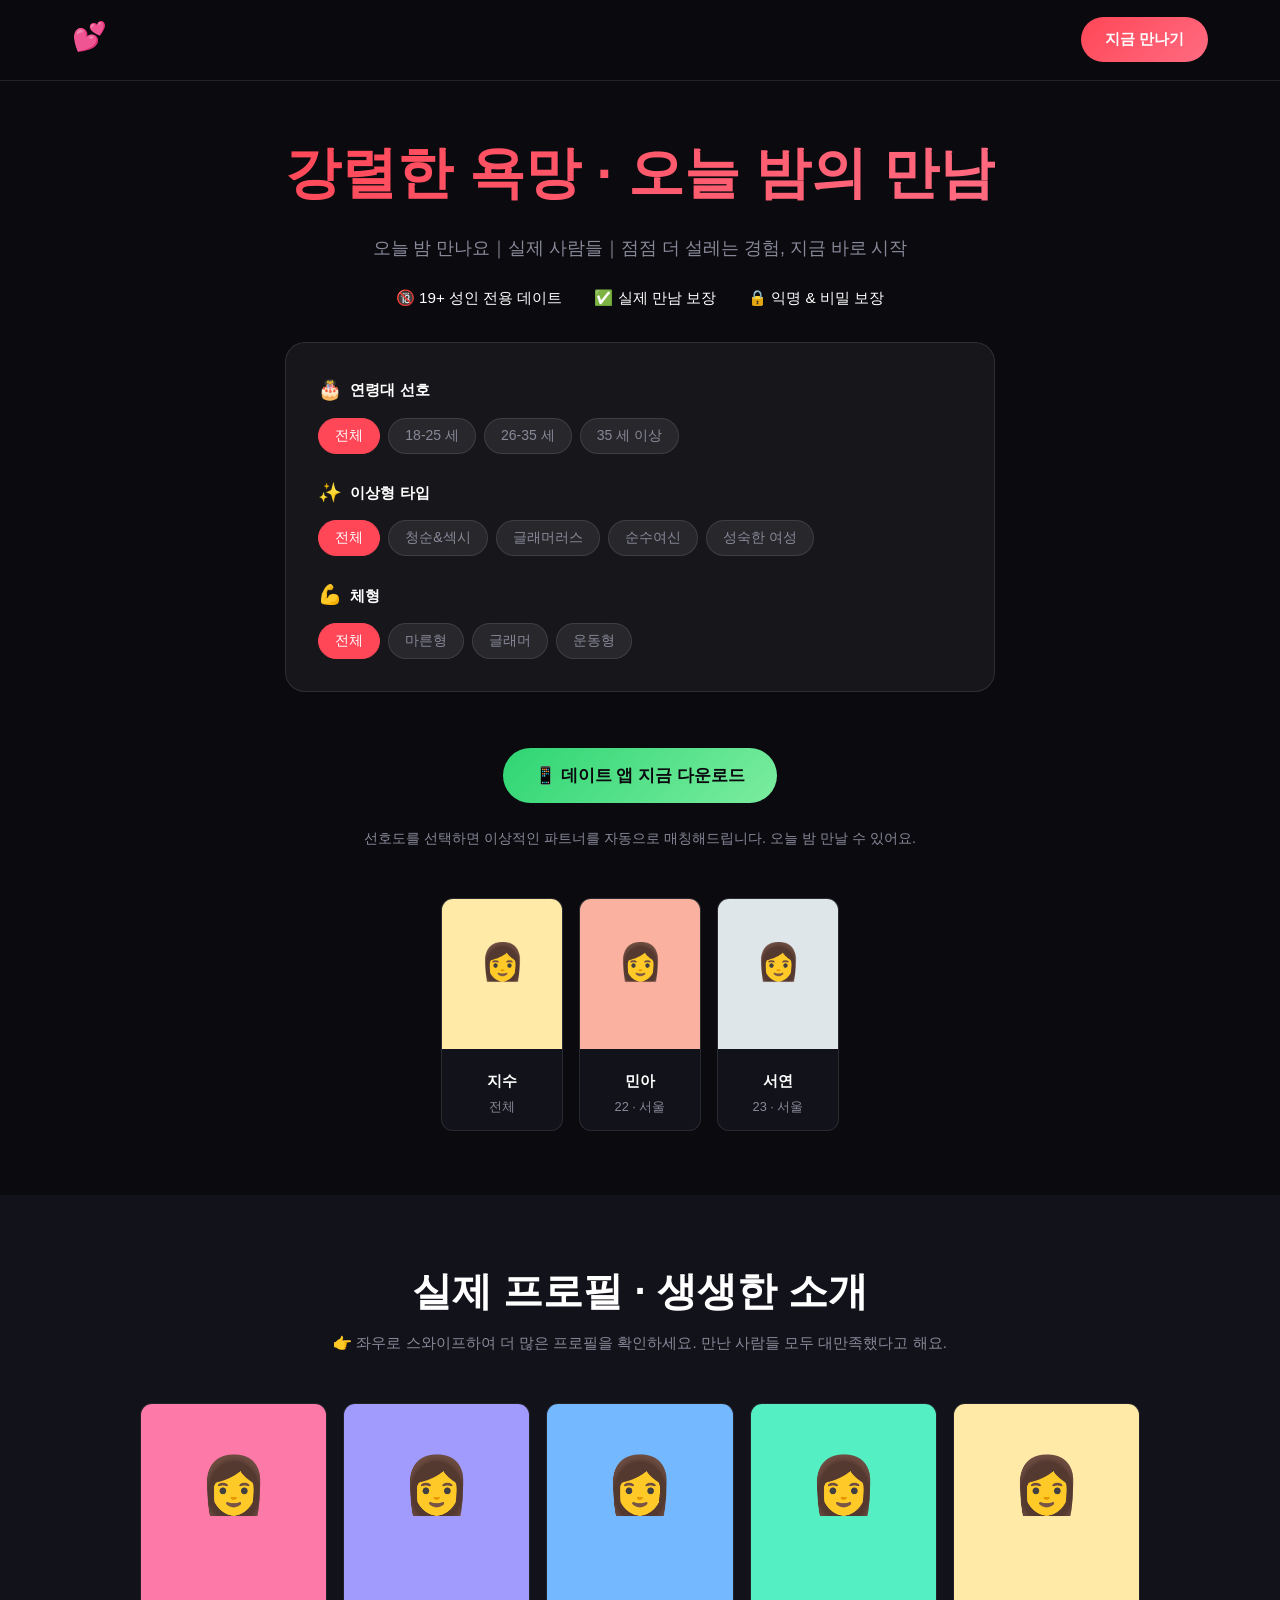
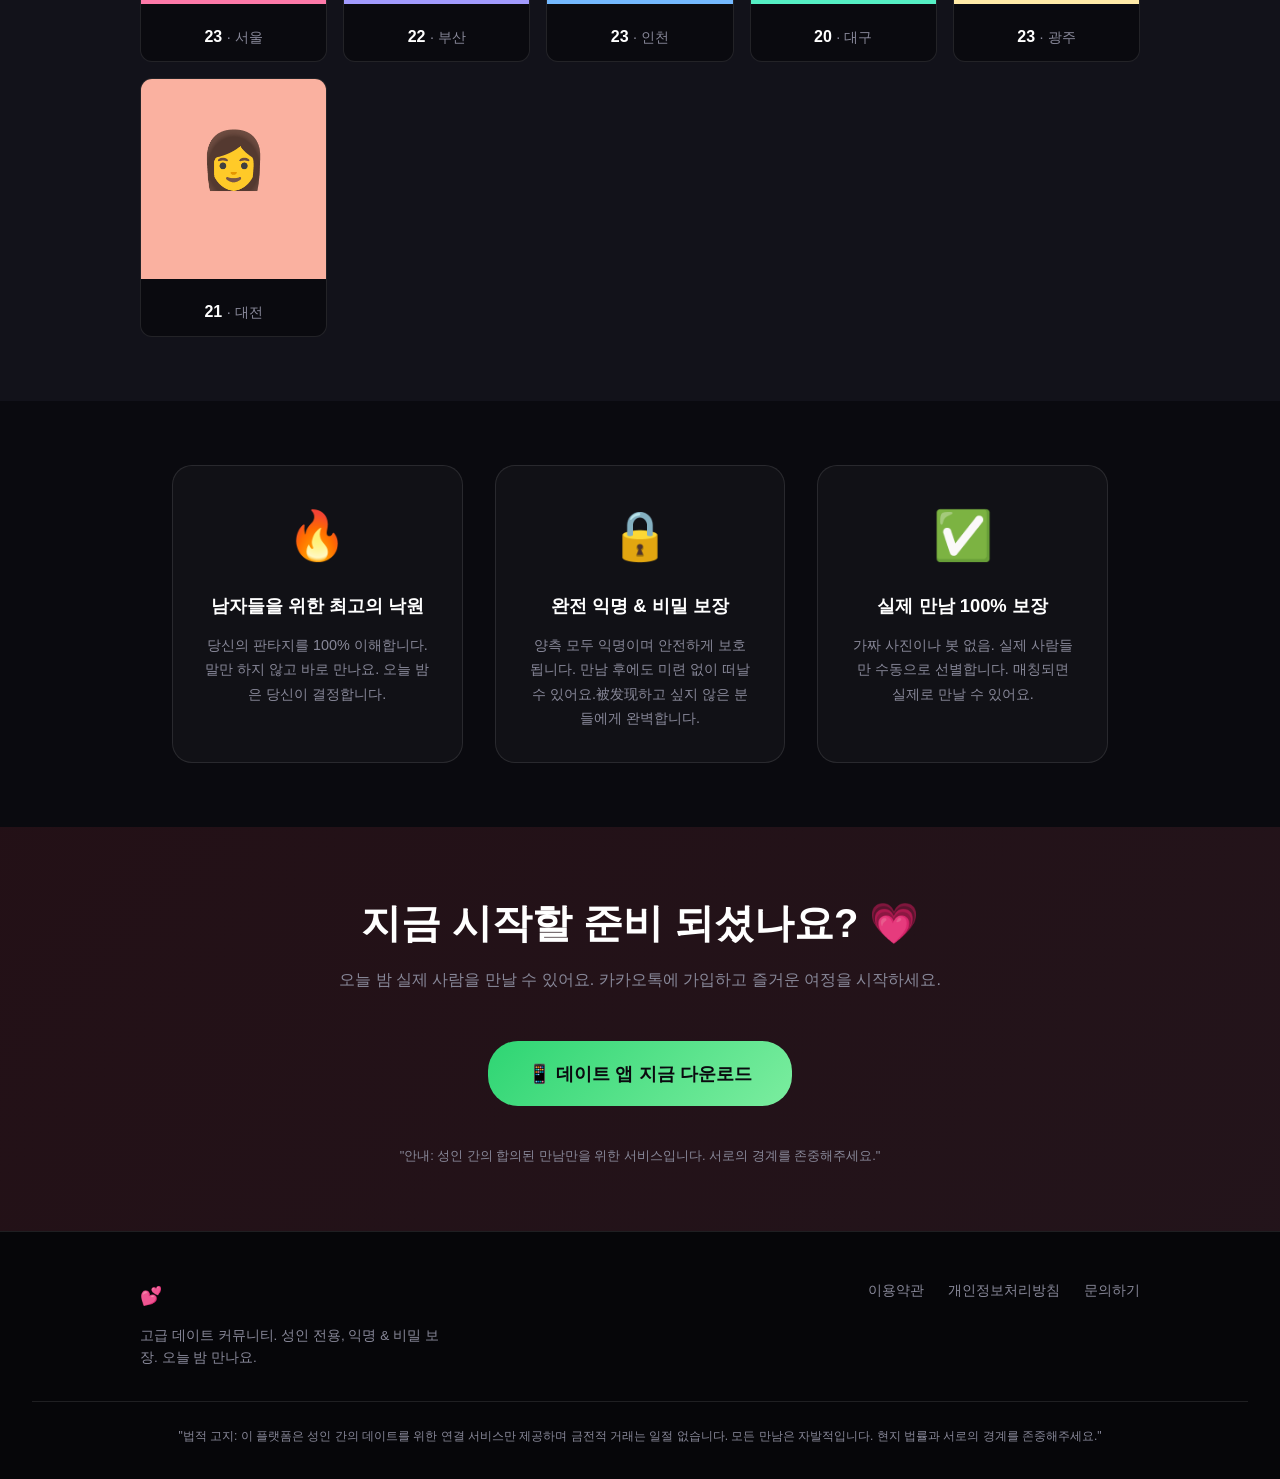
==== commit 6632365d: "1:1复刻 love-me.xyz 韩国风格网站" ====
--- a/korea-meeting/index.html
+++ b/korea-meeting/index.html
@@ -3,424 +3,199 @@
 <head>
     <meta charset="UTF-8">
     <meta name="viewport" content="width=device-width, initial-scale=1.0">
-    <title>서울나이트 | Seoul Night - 프리미엄 데이트 커뮤니티</title>
-    <link rel="preconnect" href="https://fonts.googleapis.com">
-    <link rel="preconnect" href="https://fonts.gstatic.com" crossorigin>
-    <link href="https://fonts.googleapis.com/css2?family=Cormorant+Garamond:wght@400;500;600;700&family=Pretendard:wght@300;400;500;600;700&display=swap" rel="stylesheet">
+    <title>한국미팅 - 프리미엄 성인 데이트 커뮤니티</title>
     <link rel="stylesheet" href="styles.css">
 </head>
 <body>
-    <!-- 커스텀 커서 -->
-    <div class="cursor-dot"></div>
-    <div class="cursor-outline"></div>
-    
-    <!-- 노이즈 오버레이 -->
-    <div class="noise-overlay"></div>
-    
-    <!-- 그라디언트 백그라운드 -->
-    <div class="gradient-bg">
-        <div class="gradient-orb gradient-orb-1"></div>
-        <div class="gradient-orb gradient-orb-2"></div>
-        <div class="gradient-orb gradient-orb-3"></div>
-    </div>
-
-    <!-- 헤더 -->
     <header class="header">
-        <div class="container header-content">
+        <div class="header-container">
             <a href="#" class="logo">
-                <span class="logo-icon">🌙</span>
-                <span class="logo-text">서울나이트</span>
+                <img src="data:image/svg+xml,%3Csvg xmlns='http://www.w3.org/2000/svg' viewBox='0 0 120 40'%3E%3Ctext y='30' font-size='28' fill='%23ff4757'%3E💕%3C/text%3E%3C/svg%3E" alt="로고">
             </a>
-            <nav class="nav">
-                <a href="#profiles">프로필</a>
-                <a href="#features">특징</a>
-                <a href="#faq">FAQ</a>
-            </nav>
-            <button class="btn btn-primary header-cta">지금 시작하기</button>
+            <button class="btn-meet-now">지금 만나기</button>
         </div>
     </header>
 
     <main>
         <!-- 히어로 섹션 -->
-        <section class="hero">
-            <div class="container">
-                <div class="hero-badge">
-                    <span class="badge-dot"></span>
-                    <span>실시간 2,847 명 온라인</span>
-                </div>
+        <section class="hero-section">
+            <div class="hero-content">
+                <h1 class="hero-title">강렬한 욕망 · 오늘 밤의 만남</h1>
+                <p class="hero-subtitle">오늘 밤 만나요｜실제 사람들｜점점 더 설레는 경험, 지금 바로 시작</p>
                 
-                <h1 class="hero-title">
-                    <span class="title-line">오늘 밤, </span>
-                    <span class="title-line highlight">설레는 만남</span>
-                </h1>
+                <ul class="hero-features">
+                    <li>🔞 19+ 성인 전용 데이트</li>
+                    <li>✅ 실제 만남 보장</li>
+                    <li>🔒 익명 & 비밀 보장</li>
+                </ul>
                 
-                <p class="hero-subtitle">
-                    서울의 고급 데이트 커뮤니티<br>
-                    검증된 실제 사람들만 모인 프라이빗 공간
-                </p>
+                <!-- 선호도 섹션 -->
+                <div class="preferences-wrapper">
+                    <div class="preference-section">
+                        <div class="preference-header">
+                            <span class="preference-icon">🎂</span>
+                            <h3 class="preference-title">연령대 선호</h3>
+                        </div>
+                        <div class="preference-buttons">
+                            <button class="pref-btn active">전체</button>
+                            <button class="pref-btn">18-25 세</button>
+                            <button class="pref-btn">26-35 세</button>
+                            <button class="pref-btn">35 세 이상</button>
+                        </div>
+                    </div>
+                    
+                    <div class="preference-section">
+                        <div class="preference-header">
+                            <span class="preference-icon">✨</span>
+                            <h3 class="preference-title">이상형 타입</h3>
+                        </div>
+                        <div class="preference-buttons">
+                            <button class="pref-btn active">전체</button>
+                            <button class="pref-btn">청순&섹시</button>
+                            <button class="pref-btn">글래머러스</button>
+                            <button class="pref-btn">순수여신</button>
+                            <button class="pref-btn">성숙한 여성</button>
+                        </div>
+                    </div>
+                    
+                    <div class="preference-section">
+                        <div class="preference-header">
+                            <span class="preference-icon">💪</span>
+                            <h3 class="preference-title">체형</h3>
+                        </div>
+                        <div class="preference-buttons">
+                            <button class="pref-btn active">전체</button>
+                            <button class="pref-btn">마른형</button>
+                            <button class="pref-btn">글래머</button>
+                            <button class="pref-btn">운동형</button>
+                        </div>
+                    </div>
+                </div>
                 
-                <div class="hero-stats">
-                    <div class="stat">
-                        <span class="stat-number">15,000+</span>
-                        <span class="stat-label">회원</span>
-                    </div>
-                    <div class="stat-divider"></div>
-                    <div class="stat">
-                        <span class="stat-number">89%</span>
-                        <span class="stat-label">매칭 성공률</span>
-                    </div>
-                    <div class="stat-divider"></div>
-                    <div class="stat">
-                        <span class="stat-number">24/7</span>
-                        <span class="stat-label">고객지원</span>
-                    </div>
-                </div>
-                
-                <div class="hero-cta">
-                    <button class="btn btn-large btn-glow">
-                        <span>무료로 시작하기</span>
-                        <svg width="20" height="20" viewBox="0 0 24 24" fill="none" stroke="currentColor" stroke-width="2">
-                            <path d="M5 12h14M12 5l7 7-7 7"/>
-                        </svg>
-                    </button>
-                    <p class="cta-note">신용카드 불필요 · 30 초 만에 가입</p>
-                </div>
+                <button class="btn-download">📱 데이트 앱 지금 다운로드</button>
+                <p class="subtext">선호도를 선택하면 이상적인 파트너를 자동으로 매칭해드립니다. 오늘 밤 만날 수 있어요.</p>
             </div>
             
-            <!-- 스크롤 인디케이터 -->
-            <div class="scroll-indicator">
-                <div class="mouse">
-                    <div class="wheel"></div>
-                </div>
-                <span>아래로 스크롤</span>
-            </div>
-        </section>
-
-        <!-- 선호도 선택 섹션 -->
-        <section class="preferences-section">
-            <div class="container">
-                <div class="section-header">
-                    <span class="section-tag">맞춤 매칭</span>
-                    <h2 class="section-title">이상형을 선택하세요</h2>
-                    <p class="section-desc">선호도를 알려주시면 가장 잘 맞는 파트너를 찾아드립니다</p>
-                </div>
-                
-                <div class="preferences-grid">
-                    <!-- 연령대 -->
-                    <div class="preference-card" data-category="age">
-                        <div class="card-icon">🎂</div>
-                        <h3 class="card-title">연령대</h3>
-                        <div class="option-buttons">
-                            <button class="option-btn active" data-value="all">전체</button>
-                            <button class="option-btn" data-value="18-24">18-24 세</button>
-                            <button class="option-btn" data-value="25-30">25-30 세</button>
-                            <button class="option-btn" data-value="31+">31 세 이상</button>
-                        </div>
-                    </div>
-                    
-                    <!-- 스타일 -->
-                    <div class="preference-card" data-category="style">
-                        <div class="card-icon">✨</div>
-                        <h3 class="card-title">스타일</h3>
-                        <div class="option-buttons">
-                            <button class="option-btn active" data-value="all">전체</button>
-                            <button class="option-btn" data-value="cute">청순가련</button>
-                            <button class="option-btn" data-value="sexy">섹시글래머</button>
-                            <button class="option-btn" data-value="elegant">우아한</button>
-                            <button class="option-btn" data-value="girlfriend">여친룩</button>
-                        </div>
-                    </div>
-                    
-                    <!-- 체형 -->
-                    <div class="preference-card" data-category="body">
-                        <div class="card-icon">💫</div>
-                        <h3 class="card-title">체형</h3>
-                        <div class="option-buttons">
-                            <button class="option-btn active" data-value="all">전체</button>
-                            <button class="option-btn" data-value="slim">슬림</button>
-                            <button class="option-btn" data-value="curvy">글래머</button>
-                            <button class="option-btn" data-value="athletic">운동형</button>
-                        </div>
-                    </div>
-                    
-                    <!-- 지역 -->
-                    <div class="preference-card" data-category="location">
-                        <div class="card-icon">📍</div>
-                        <h3 class="card-title">지역</h3>
-                        <div class="option-buttons">
-                            <button class="option-btn active" data-value="all">전체</button>
-                            <button class="option-btn" data-value="gangnam">강남/서초</button>
-                            <button class="option-btn" data-value="seoul">서울</button>
-                            <button class="option-btn" data-value="busan">부산</button>
-                            <button class="option-btn" data-value="incheon">인천</button>
-                        </div>
-                    </div>
-                </div>
-                
-                <div class="match-cta">
-                    <button class="btn btn-large btn-match">
-                        <span>내 이상형 찾기</span>
-                        <svg width="20" height="20" viewBox="0 0 24 24" fill="none" stroke="currentColor" stroke-width="2">
-                            <path d="M20.84 4.61a5.5 5.5 0 0 0-7.78 0L12 5.67l-1.06-1.06a5.5 5.5 0 0 0-7.78 7.78l1.06 1.06L12 21.23l7.78-7.78 1.06-1.06a5.5 5.5 0 0 0 0-7.78z"/>
-                        </svg>
-                    </button>
-                    <p class="match-note">선호도 선택 후 30 초 만에 매칭 시작</p>
-                </div>
-            </div>
-        </section>
-
-        <!-- 프로필 섹션 -->
-        <section class="profiles-section" id="profiles">
-            <div class="container">
-                <div class="section-header">
-                    <span class="section-tag">실제 회원</span>
-                    <h2 class="section-title">지금 온라인인 회원들</h2>
-                    <p class="section-desc">검증된 실제 프로필입니다. 가짜는 없습니다.</p>
-                </div>
-                
-                <div class="profiles-scroll">
-                    <div class="profile-card-featured">
-                        <div class="profile-image-wrapper">
-                            <div class="profile-placeholder" style="background: linear-gradient(135deg, #f093fb 0%, #f5576c 100%);">
-                                <span>👤</span>
-                            </div>
-                            <div class="profile-status online"></div>
-                            <div class="profile-badge new">NEW</div>
-                        </div>
-                        <div class="profile-details">
-                            <div class="profile-header">
-                                <h3 class="profile-name">지수</h3>
-                                <span class="profile-age">24</span>
-                            </div>
-                            <p class="profile-location">📍 강남구</p>
-                            <p class="profile-bio">안녕하세요! 취미는 요리와 여행이에요 🍳✈️</p>
-                            <div class="profile-tags">
-                                <span class="tag">#청순</span>
-                                <span class="tag">#여친감</span>
-                                <span class="tag">#소통좋아요</span>
-                            </div>
-                        </div>
-                        <button class="btn btn-profile-action">
-                            <svg width="20" height="20" viewBox="0 0 24 24" fill="none" stroke="currentColor" stroke-width="2">
-                                <path d="M20.84 4.61a5.5 5.5 0 0 0-7.78 0L12 5.67l-1.06-1.06a5.5 5.5 0 0 0-7.78 7.78l1.06 1.06L12 21.23l7.78-7.78 1.06-1.06a5.5 5.5 0 0 0 0-7.78z"/>
-                            </svg>
-                        </button>
-                    </div>
-                    
-                    <div class="profile-card">
-                        <div class="profile-image-wrapper">
-                            <div class="profile-placeholder" style="background: linear-gradient(135deg, #a8edea 0%, #fed6e3 100%);">
-                                <span>👤</span>
-                            </div>
-                            <div class="profile-status online"></div>
-                        </div>
-                        <div class="profile-details">
-                            <div class="profile-header">
-                                <h3 class="profile-name">민아</h3>
-                                <span class="profile-age">22</span>
-                            </div>
-                            <p class="profile-location">📍 서울</p>
-                        </div>
-                    </div>
-                    
-                    <div class="profile-card">
-                        <div class="profile-image-wrapper">
-                            <div class="profile-placeholder" style="background: linear-gradient(135deg, #d299c2 0%, #fef9d7 100%);">
-                                <span>👤</span>
-                            </div>
-                            <div class="profile-status online"></div>
-                        </div>
-                        <div class="profile-details">
-                            <div class="profile-header">
-                                <h3 class="profile-name">서연</h3>
-                                <span class="profile-age">25</span>
-                            </div>
-                            <p class="profile-location">📍 부산</p>
-                        </div>
-                    </div>
-                    
-                    <div class="profile-card">
-                        <div class="profile-image-wrapper">
-                            <div class="profile-placeholder" style="background: linear-gradient(135deg, #89f7fe 0%, #66a6ff 100%);">
-                                <span>👤</span>
-                            </div>
-                            <div class="profile-status away"></div>
-                        </div>
-                        <div class="profile-details">
-                            <div class="profile-header">
-                                <h3 class="profile-name">예은</h3>
-                                <span class="profile-age">23</span>
-                            </div>
-                            <p class="profile-location">📍 인천</p>
-                        </div>
-                    </div>
-                    
-                    <div class="profile-card">
-                        <div class="profile-image-wrapper">
-                            <div class="profile-placeholder" style="background: linear-gradient(135deg, #f6d365 0%, #fda085 100%);">
-                                <span>👤</span>
-                            </div>
-                            <div class="profile-status online"></div>
-                        </div>
-                        <div class="profile-details">
-                            <div class="profile-header">
-                                <h3 class="profile-name">하은</h3>
-                                <span class="profile-age">26</span>
-                            </div>
-                            <p class="profile-location">📍 대구</p>
-                        </div>
-                    </div>
-                    
-                    <div class="profile-card">
-                        <div class="profile-image-wrapper">
-                            <div class="profile-placeholder" style="background: linear-gradient(135deg, #a18cd1 0%, #fbc2eb 100%);">
-                                <span>👤</span>
-                            </div>
-                            <div class="profile-status online"></div>
-                        </div>
-                        <div class="profile-details">
-                            <div class="profile-header">
-                                <h3 class="profile-name">수빈</h3>
-                                <span class="profile-age">21</span>
-                            </div>
-                            <p class="profile-location">📍 광주</p>
-                        </div>
-                    </div>
-                </div>
-                
-                <div class="profiles-cta">
-                    <button class="btn btn-outline-large">
-                        <span>전체 프로필 보기</span>
-                        <svg width="20" height="20" viewBox="0 0 24 24" fill="none" stroke="currentColor" stroke-width="2">
-                            <path d="M5 12h14M12 5l7 7-7 7"/>
-                        </svg>
-                    </button>
+            <!-- 프로필 미리보기 -->
+            <div class="profile-preview">
+                <div class="preview-card">
+                    <img src="data:image/svg+xml,%3Csvg xmlns='http://www.w3.org/2000/svg' viewBox='0 0 200 250'%3E%3Crect fill='%23ffeaa7' width='200' height='250'/%3E%3Ctext x='100' y='125' text-anchor='middle' font-size='60'%3E👩%3C/text%3E%3C/svg%3E" alt="프로필 1" class="preview-img">
+                    <div class="preview-info">
+                        <span class="preview-name">지수</span>
+                        <span class="preview-meta">전체</span>
+                    </div>
+                </div>
+                <div class="preview-card">
+                    <img src="data:image/svg+xml,%3Csvg xmlns='http://www.w3.org/2000/svg' viewBox='0 0 200 250'%3E%3Crect fill='%23fab1a0' width='200' height='250'/%3E%3Ctext x='100' y='125' text-anchor='middle' font-size='60'%3E👩%3C/text%3E%3C/svg%3E" alt="프로필 2" class="preview-img">
+                    <div class="preview-info">
+                        <span class="preview-name">민아</span>
+                        <span class="preview-meta">22 · 서울</span>
+                    </div>
+                </div>
+                <div class="preview-card">
+                    <img src="data:image/svg+xml,%3Csvg xmlns='http://www.w3.org/2000/svg' viewBox='0 0 200 250'%3E%3Crect fill='%23dfe6e9' width='200' height='250'/%3E%3Ctext x='100' y='125' text-anchor='middle' font-size='60'%3E👩%3C/text%3E%3C/svg%3E" alt="프로필 3" class="preview-img">
+                    <div class="preview-info">
+                        <span class="preview-name">서연</span>
+                        <span class="preview-meta">23 · 서울</span>
+                    </div>
+                </div>
+            </div>
+        </section>
+
+        <!-- 프로필 갤러리 섹션 -->
+        <section class="gallery-section">
+            <div class="gallery-header">
+                <h2 class="gallery-title">실제 프로필 · 생생한 소개</h2>
+                <p class="gallery-subtitle">👉 좌우로 스와이프하여 더 많은 프로필을 확인하세요. 만난 사람들 모두 대만족했다고 해요.</p>
+            </div>
+            
+            <div class="profile-gallery">
+                <div class="gallery-card">
+                    <img src="data:image/svg+xml,%3Csvg xmlns='http://www.w3.org/2000/svg' viewBox='0 0 200 250'%3E%3Crect fill='%23fd79a8' width='200' height='250'/%3E%3Ctext x='100' y='125' text-anchor='middle' font-size='60'%3E👩%3C/text%3E%3C/svg%3E" alt="프로필 1" class="gallery-img">
+                    <div class="gallery-info">
+                        <span class="gallery-name">23</span>
+                        <span class="gallery-location">· 서울</span>
+                    </div>
+                </div>
+                <div class="gallery-card">
+                    <img src="data:image/svg+xml,%3Csvg xmlns='http://www.w3.org/2000/svg' viewBox='0 0 200 250'%3E%3Crect fill='%23a29bfe' width='200' height='250'/%3E%3Ctext x='100' y='125' text-anchor='middle' font-size='60'%3E👩%3C/text%3E%3C/svg%3E" alt="프로필 2" class="gallery-img">
+                    <div class="gallery-info">
+                        <span class="gallery-name">22</span>
+                        <span class="gallery-location">· 부산</span>
+                    </div>
+                </div>
+                <div class="gallery-card">
+                    <img src="data:image/svg+xml,%3Csvg xmlns='http://www.w3.org/2000/svg' viewBox='0 0 200 250'%3E%3Crect fill='%2374b9ff' width='200' height='250'/%3E%3Ctext x='100' y='125' text-anchor='middle' font-size='60'%3E👩%3C/text%3E%3C/svg%3E" alt="프로필 3" class="gallery-img">
+                    <div class="gallery-info">
+                        <span class="gallery-name">23</span>
+                        <span class="gallery-location">· 인천</span>
+                    </div>
+                </div>
+                <div class="gallery-card">
+                    <img src="data:image/svg+xml,%3Csvg xmlns='http://www.w3.org/2000/svg' viewBox='0 0 200 250'%3E%3Crect fill='%2355efc4' width='200' height='250'/%3E%3Ctext x='100' y='125' text-anchor='middle' font-size='60'%3E👩%3C/text%3E%3C/svg%3E" alt="프로필 4" class="gallery-img">
+                    <div class="gallery-info">
+                        <span class="gallery-name">20</span>
+                        <span class="gallery-location">· 대구</span>
+                    </div>
+                </div>
+                <div class="gallery-card">
+                    <img src="data:image/svg+xml,%3Csvg xmlns='http://www.w3.org/2000/svg' viewBox='0 0 200 250'%3E%3Crect fill='%23ffeaa7' width='200' height='250'/%3E%3Ctext x='100' y='125' text-anchor='middle' font-size='60'%3E👩%3C/text%3E%3C/svg%3E" alt="프로필 5" class="gallery-img">
+                    <div class="gallery-info">
+                        <span class="gallery-name">23</span>
+                        <span class="gallery-location">· 광주</span>
+                    </div>
+                </div>
+                <div class="gallery-card">
+                    <img src="data:image/svg+xml,%3Csvg xmlns='http://www.w3.org/2000/svg' viewBox='0 0 200 250'%3E%3Crect fill='%23fab1a0' width='200' height='250'/%3E%3Ctext x='100' y='125' text-anchor='middle' font-size='60'%3E👩%3C/text%3E%3C/svg%3E" alt="프로필 6" class="gallery-img">
+                    <div class="gallery-info">
+                        <span class="gallery-name">21</span>
+                        <span class="gallery-location">· 대전</span>
+                    </div>
                 </div>
             </div>
         </section>
 
         <!-- 특징 섹션 -->
-        <section class="features-section" id="features">
-            <div class="container">
-                <div class="section-header center">
-                    <span class="section-tag">왜 서울나이트인가</span>
-                    <h2 class="section-title">다른 점이 있습니다</h2>
-                </div>
-                
-                <div class="features-grid">
-                    <div class="feature-card">
-                        <div class="feature-icon-wrapper">
-                            <span class="feature-icon">🔒</span>
-                        </div>
-                        <h3 class="feature-title">완벽한 익명성</h3>
-                        <p class="feature-desc">본인 인증은 필수, 하지만 다른 회원에게 공개되는 정보는 당신이 선택한 것뿐입니다.</p>
-                        <ul class="feature-list">
-                            <li>✓ 얼굴 공개 여부 선택</li>
-                            <li>✓ 실명 비공개</li>
-                            <li>✓ 암호화된 채팅</li>
-                        </ul>
-                    </div>
-                    
-                    <div class="feature-card featured">
-                        <div class="featured-badge">인기</div>
-                        <div class="feature-icon-wrapper">
-                            <span class="feature-icon">✅</span>
-                        </div>
-                        <h3 class="feature-title">100% 실제 인증</h3>
-                        <p class="feature-desc">사진 인증 + 휴대폰 인증 + AI 봇 필터링으로 가짜 프로필을 원천 차단합니다.</p>
-                        <ul class="feature-list">
-                            <li>✓ 실시간 사진 인증</li>
-                            <li>✓ AI 봇 자동 탐지</li>
-                            <li>✓ 24 시간 모니터링</li>
-                        </ul>
-                    </div>
-                    
-                    <div class="feature-card">
-                        <div class="feature-icon-wrapper">
-                            <span class="feature-icon">⚡</span>
-                        </div>
-                        <h3 class="feature-title">빠른 매칭</h3>
-                        <p class="feature-desc">복잡한 스와이프 없이, 선호도만 선택하면 AI 가 최적의 파트너를 찾아드립니다.</p>
-                        <ul class="feature-list">
-                            <li>✓ 30 초 매칭</li>
-                            <li>✓ 호환도 분석</li>
-                            <li>✓ 맞춤 추천</li>
-                        </ul>
-                    </div>
-                </div>
+        <section class="features-section">
+            <div class="feature-item">
+                <div class="feature-icon-large">🔥</div>
+                <h3 class="feature-title">남자들을 위한 최고의 낙원</h3>
+                <p class="feature-desc">당신의 판타지를 100% 이해합니다. 말만 하지 않고 바로 만나요. 오늘 밤은 당신이 결정합니다.</p>
+            </div>
+            <div class="feature-item">
+                <div class="feature-icon-large">🔒</div>
+                <h3 class="feature-title">완전 익명 & 비밀 보장</h3>
+                <p class="feature-desc">양측 모두 익명이며 안전하게 보호됩니다. 만남 후에도 미련 없이 떠날 수 있어요.被发现하고 싶지 않은 분들에게 완벽합니다.</p>
+            </div>
+            <div class="feature-item">
+                <div class="feature-icon-large">✅</div>
+                <h3 class="feature-title">실제 만남 100% 보장</h3>
+                <p class="feature-desc">가짜 사진이나 봇 없음. 실제 사람들만 수동으로 선별합니다. 매칭되면 실제로 만날 수 있어요.</p>
             </div>
         </section>
 
         <!-- CTA 섹션 -->
         <section class="cta-section">
-            <div class="container">
-                <div class="cta-content">
-                    <div class="cta-badge">
-                        <span>🎁</span>
-                        <span>한정 프로모션</span>
-                    </div>
-                    <h2 class="cta-title">오늘 밤이 특별한 밤이 됩니다</h2>
-                    <p class="cta-desc">지금 가입하면 프리미엄 멤버십 7 일 무료 체험</p>
-                    
-                    <div class="cta-form">
-                        <input type="tel" placeholder="휴대폰 번호" class="cta-input">
-                        <button class="btn btn-large btn-glow">무료 시작하기</button>
-                    </div>
-                    
-                    <p class="cta-privacy">
-                        <svg width="16" height="16" viewBox="0 0 24 24" fill="none" stroke="currentColor" stroke-width="2">
-                            <rect x="3" y="11" width="18" height="11" rx="2" ry="2"/>
-                            <path d="M7 11V7a5 5 0 0 1 10 0v4"/>
-                        </svg>
-                        <span>휴대폰 번호는 본인 인증용으로만 사용되며, 제 3 자와 공유되지 않습니다.</span>
-                    </p>
-                </div>
-            </div>
+            <h2 class="cta-title">지금 시작할 준비 되셨나요? 💗</h2>
+            <p class="cta-subtitle">오늘 밤 실제 사람을 만날 수 있어요. 카카오톡에 가입하고 즐거운 여정을 시작하세요.</p>
+            <button class="btn-download large">📱 데이트 앱 지금 다운로드</button>
+            <p class="cta-disclaimer">"안내: 성인 간의 합의된 만남만을 위한 서비스입니다. 서로의 경계를 존중해주세요."</p>
         </section>
     </main>
 
-    <!-- 푸터 -->
     <footer class="footer">
-        <div class="container">
-            <div class="footer-content">
-                <div class="footer-brand">
-                    <a href="#" class="logo">
-                        <span class="logo-icon">🌙</span>
-                        <span class="logo-text">서울나이트</span>
-                    </a>
-                    <p class="footer-desc">프리미엄 데이트 커뮤니티. 성인 전용, 익명 보장.</p>
-                </div>
-                
-                <div class="footer-links">
-                    <div class="footer-column">
-                        <h4>서비스</h4>
-                        <a href="#">이용약관</a>
-                        <a href="#">개인정보처리방침</a>
-                        <a href="#">청소년보호정책</a>
-                    </div>
-                    <div class="footer-column">
-                        <h4>고객지원</h4>
-                        <a href="#">FAQ</a>
-                        <a href="#">1:1 문의</a>
-                        <a href="#">신고센터</a>
-                    </div>
-                    <div class="footer-column">
-                        <h4>연락처</h4>
-                        <a href="mailto:support@seoulnight.kr">support@seoulnight.kr</a>
-                        <span>평일 10:00 - 18:00</span>
-                    </div>
-                </div>
-            </div>
-            
-            <div class="footer-bottom">
-                <p class="legal-warning">
-                    ⚠️ 법적 고지: 이 플랫폼은 성인 (19 세 이상) 간의 자발적인 데이트를 위한 연결 서비스만 제공하며, 
-                    금전적 거래나 성매매는 일절 없습니다. 모든 이용자는 현지 법률을 준수해야 하며, 
-                    서로의 경계와 동의를 존중해야 합니다.
-                </p>
-                <p class="copyright">© 2026 서울나이트. All rights reserved.</p>
+        <div class="footer-container">
+            <div class="footer-brand">
+                <img src="data:image/svg+xml,%3Csvg xmlns='http://www.w3.org/2000/svg' viewBox='0 0 80 30'%3E%3Ctext y='22' font-size='18' fill='%23ff4757'%3E💕%3C/text%3E%3C/svg%3E" alt="로고" class="footer-logo">
+                <p class="footer-desc">고급 데이트 커뮤니티. 성인 전용, 익명 & 비밀 보장. 오늘 밤 만나요.</p>
+            </div>
+            <div class="footer-links">
+                <a href="#" class="footer-link">이용약관</a>
+                <a href="#" class="footer-link">개인정보처리방침</a>
+                <a href="#" class="footer-link">문의하기</a>
             </div>
         </div>
+        <p class="legal-warning">"법적 고지: 이 플랫폼은 성인 간의 데이트를 위한 연결 서비스만 제공하며 금전적 거래는 일절 없습니다. 모든 만남은 자발적입니다. 현지 법률과 서로의 경계를 존중해주세요."</p>
     </footer>
 
     <script src="script.js"></script>
--- a/korea-meeting/styles.css
+++ b/korea-meeting/styles.css
@@ -1,251 +1,30 @@
 /* 
- * 서울나이트 - 프리미엄 데이트 커뮤니티
- * Luxury Dark Theme with Elegant Accents
+ * 한국미팅 - 프리미엄 성인 데이트 커뮤니티
+ * 1:1复刻 love-me.xyz 韩国风格
  */
 
 :root {
-    /* Colors */
-    --color-bg-primary: #0a0a0f;
+    --color-bg: #0a0a0f;
     --color-bg-secondary: #12121a;
-    --color-bg-tertiary: #1a1a25;
-    --color-accent-primary: #ff4757;
-    --color-accent-secondary: #ff6b81;
-    --color-accent-gold: #ffd700;
-    --color-text-primary: #ffffff;
-    --color-text-secondary: #a0a0b0;
-    --color-text-muted: #6b6b80;
-    --color-border: rgba(255, 255, 255, 0.08);
-    --color-border-hover: rgba(255, 71, 87, 0.3);
-    
-    /* Typography */
-    --font-display: 'Cormorant Garamond', Georgia, serif;
-    --font-body: 'Pretendard', -apple-system, BlinkMacSystemFont, sans-serif;
-    
-    /* Spacing */
-    --container-max: 1200px;
-    --section-padding: 6rem;
-    
-    /* Effects */
-    --shadow-glow: 0 0 40px rgba(255, 71, 87, 0.15);
-    --shadow-glow-strong: 0 0 60px rgba(255, 71, 87, 0.25);
-    --transition-smooth: cubic-bezier(0.4, 0, 0.2, 1);
-}
-
-/* Reset & Base */
-*, *::before, *::after {
+    --color-accent: #ff4757;
+    --color-accent-light: #ff6b81;
+    --color-text: #ffffff;
+    --color-text-muted: #888899;
+    --color-border: rgba(255, 255, 255, 0.1);
+}
+
+* {
     margin: 0;
     padding: 0;
     box-sizing: border-box;
 }
 
-html {
-    scroll-behavior: smooth;
-    -webkit-font-smoothing: antialiased;
-    -moz-osx-font-smoothing: grayscale;
-}
-
 body {
-    font-family: var(--font-body);
-    background: var(--color-bg-primary);
-    color: var(--color-text-primary);
+    font-family: -apple-system, BlinkMacSystemFont, 'Segoe UI', 'Apple SD Gothic Neo', 'Malgun Gothic', sans-serif;
+    background: var(--color-bg);
+    color: var(--color-text);
     line-height: 1.6;
     overflow-x: hidden;
-    min-height: 100vh;
-}
-
-/* Container */
-.container {
-    max-width: var(--container-max);
-    margin: 0 auto;
-    padding: 0 2rem;
-}
-
-/* Custom Cursor */
-.cursor-dot,
-.cursor-outline {
-    position: fixed;
-    top: 0;
-    left: 0;
-    transform: translate(-50%, -50%);
-    border-radius: 50%;
-    z-index: 9999;
-    pointer-events: none;
-}
-
-.cursor-dot {
-    width: 8px;
-    height: 8px;
-    background: var(--color-accent-primary);
-}
-
-.cursor-outline {
-    width: 40px;
-    height: 40px;
-    border: 1px solid rgba(255, 71, 87, 0.5);
-    transition: width 0.2s, height 0.2s, background-color 0.2s;
-}
-
-body:hover .cursor-outline {
-    width: 50px;
-    height: 50px;
-}
-
-/* Noise Overlay */
-.noise-overlay {
-    position: fixed;
-    top: 0;
-    left: 0;
-    width: 100%;
-    height: 100%;
-    pointer-events: none;
-    z-index: 9000;
-    opacity: 0.03;
-    background-image: url("data:image/svg+xml,%3Csvg viewBox='0 0 256 256' xmlns='http://www.w3.org/2000/svg'%3E%3Cfilter id='noise'%3E%3CfeTurbulence type='fractalNoise' baseFrequency='0.9' numOctaves='4' stitchTiles='stitch'/%3E%3C/filter%3E%3Crect width='100%25' height='100%25' filter='url(%23noise)'/%3E%3C/svg%3E");
-}
-
-/* Gradient Background */
-.gradient-bg {
-    position: fixed;
-    top: 0;
-    left: 0;
-    width: 100%;
-    height: 100%;
-    z-index: -1;
-    overflow: hidden;
-}
-
-.gradient-orb {
-    position: absolute;
-    border-radius: 50%;
-    filter: blur(80px);
-    opacity: 0.5;
-    animation: float 20s ease-in-out infinite;
-}
-
-.gradient-orb-1 {
-    width: 600px;
-    height: 600px;
-    background: radial-gradient(circle, rgba(255, 71, 87, 0.3) 0%, transparent 70%);
-    top: -200px;
-    right: -200px;
-    animation-delay: 0s;
-}
-
-.gradient-orb-2 {
-    width: 500px;
-    height: 500px;
-    background: radial-gradient(circle, rgba(138, 43, 226, 0.2) 0%, transparent 70%);
-    bottom: -150px;
-    left: -150px;
-    animation-delay: -7s;
-}
-
-.gradient-orb-3 {
-    width: 400px;
-    height: 400px;
-    background: radial-gradient(circle, rgba(255, 215, 0, 0.15) 0%, transparent 70%);
-    top: 50%;
-    left: 50%;
-    transform: translate(-50%, -50%);
-    animation-delay: -14s;
-}
-
-@keyframes float {
-    0%, 100% { transform: translate(0, 0) scale(1); }
-    25% { transform: translate(30px, -30px) scale(1.05); }
-    50% { transform: translate(-20px, 20px) scale(0.95); }
-    75% { transform: translate(20px, 30px) scale(1.02); }
-}
-
-/* Buttons */
-.btn {
-    display: inline-flex;
-    align-items: center;
-    justify-content: center;
-    gap: 0.5rem;
-    padding: 0.875rem 1.75rem;
-    font-family: var(--font-body);
-    font-size: 0.95rem;
-    font-weight: 600;
-    text-decoration: none;
-    border: none;
-    border-radius: 12px;
-    cursor: pointer;
-    transition: all 0.3s var(--transition-smooth);
-    position: relative;
-    overflow: hidden;
-}
-
-.btn-primary {
-    background: linear-gradient(135deg, var(--color-accent-primary), var(--color-accent-secondary));
-    color: white;
-    box-shadow: 0 4px 20px rgba(255, 71, 87, 0.3);
-}
-
-.btn-primary:hover {
-    transform: translateY(-2px);
-    box-shadow: 0 8px 30px rgba(255, 71, 87, 0.4);
-}
-
-.btn-large {
-    padding: 1.125rem 2.25rem;
-    font-size: 1.05rem;
-}
-
-.btn-glow {
-    background: linear-gradient(135deg, var(--color-accent-primary), var(--color-accent-secondary));
-    color: white;
-    box-shadow: var(--shadow-glow);
-    animation: glow-pulse 2s ease-in-out infinite;
-}
-
-.btn-glow:hover {
-    box-shadow: var(--shadow-glow-strong);
-    animation: none;
-}
-
-@keyframes glow-pulse {
-    0%, 100% { box-shadow: 0 0 40px rgba(255, 71, 87, 0.15); }
-    50% { box-shadow: 0 0 60px rgba(255, 71, 87, 0.3); }
-}
-
-.btn-outline-large {
-    background: transparent;
-    color: var(--color-text-primary);
-    border: 2px solid var(--color-border);
-    padding: 1.125rem 2.25rem;
-    font-size: 1.05rem;
-}
-
-.btn-outline-large:hover {
-    border-color: var(--color-accent-primary);
-    background: rgba(255, 71, 87, 0.1);
-}
-
-.btn-match {
-    background: linear-gradient(135deg, #a855f7, #ec4899);
-    color: white;
-    box-shadow: 0 4px 30px rgba(168, 85, 247, 0.3);
-}
-
-.btn-match:hover {
-    transform: translateY(-2px);
-    box-shadow: 0 8px 40px rgba(168, 85, 247, 0.4);
-}
-
-.btn-profile-action {
-    width: 44px;
-    height: 44px;
-    padding: 0;
-    border-radius: 50%;
-    background: rgba(255, 71, 87, 0.2);
-    color: var(--color-accent-primary);
-    border: 1px solid var(--color-accent-primary);
-}
-
-.btn-profile-action:hover {
-    background: var(--color-accent-primary);
-    color: white;
 }
 
 /* Header */
@@ -255,757 +34,431 @@
     left: 0;
     right: 0;
     z-index: 1000;
-    padding: 1.25rem 0;
-    transition: all 0.3s var(--transition-smooth);
-}
-
-.header.scrolled {
     background: rgba(10, 10, 15, 0.95);
-    backdrop-filter: blur(20px);
+    backdrop-filter: blur(10px);
     border-bottom: 1px solid var(--color-border);
 }
 
-.header-content {
-    display: flex;
+.header-container {
+    max-width: 1200px;
+    margin: 0 auto;
+    padding: 1rem 2rem;
+    display: flex;
+    justify-content: space-between;
     align-items: center;
-    justify-content: space-between;
-}
-
-.logo {
-    display: flex;
+}
+
+.logo img {
+    height: 40px;
+}
+
+.btn-meet-now {
+    background: linear-gradient(135deg, var(--color-accent), var(--color-accent-light));
+    color: white;
+    border: none;
+    padding: 0.75rem 1.5rem;
+    border-radius: 25px;
+    font-size: 0.95rem;
+    font-weight: 600;
+    cursor: pointer;
+    transition: all 0.3s;
+}
+
+.btn-meet-now:hover {
+    transform: translateY(-2px);
+    box-shadow: 0 10px 30px rgba(255, 71, 87, 0.4);
+}
+
+/* Hero Section */
+.hero-section {
+    padding: 8rem 2rem 4rem;
+    min-height: 100vh;
+    display: flex;
+    flex-direction: column;
     align-items: center;
-    gap: 0.75rem;
-    text-decoration: none;
-    color: var(--color-text-primary);
-}
-
-.logo-icon {
-    font-size: 1.75rem;
-}
-
-.logo-text {
-    font-family: var(--font-display);
-    font-size: 1.5rem;
-    font-weight: 600;
-    letter-spacing: -0.02em;
-}
-
-.nav {
-    display: flex;
-    gap: 2rem;
-}
-
-.nav a {
-    color: var(--color-text-secondary);
-    text-decoration: none;
-    font-size: 0.95rem;
-    font-weight: 500;
-    transition: color 0.3s;
-    position: relative;
-}
-
-.nav a::after {
-    content: '';
-    position: absolute;
-    bottom: -4px;
-    left: 0;
-    width: 0;
-    height: 2px;
-    background: var(--color-accent-primary);
-    transition: width 0.3s var(--transition-smooth);
-}
-
-.nav a:hover {
-    color: var(--color-text-primary);
-}
-
-.nav a:hover::after {
-    width: 100%;
-}
-
-/* Hero Section */
-.hero {
-    min-height: 100vh;
-    display: flex;
-    align-items: center;
-    padding: 8rem 0 4rem;
-    position: relative;
-}
-
-.hero-badge {
-    display: inline-flex;
-    align-items: center;
-    gap: 0.5rem;
-    padding: 0.5rem 1rem;
-    background: rgba(255, 71, 87, 0.1);
-    border: 1px solid rgba(255, 71, 87, 0.3);
-    border-radius: 50px;
-    font-size: 0.875rem;
-    color: var(--color-accent-secondary);
-    margin-bottom: 2rem;
-}
-
-.badge-dot {
-    width: 8px;
-    height: 8px;
-    background: var(--color-accent-primary);
-    border-radius: 50%;
-    animation: pulse 2s ease-in-out infinite;
-}
-
-@keyframes pulse {
-    0%, 100% { opacity: 1; transform: scale(1); }
-    50% { opacity: 0.5; transform: scale(1.2); }
+}
+
+.hero-content {
+    max-width: 800px;
+    text-align: center;
+    margin-bottom: 3rem;
 }
 
 .hero-title {
-    font-family: var(--font-display);
-    font-size: clamp(3rem, 8vw, 6rem);
+    font-size: clamp(2rem, 6vw, 3.5rem);
     font-weight: 700;
-    line-height: 1.1;
-    margin-bottom: 1.5rem;
-    letter-spacing: -0.03em;
-}
-
-.title-line {
-    display: block;
-}
-
-.title-line.highlight {
-    background: linear-gradient(135deg, var(--color-accent-primary), var(--color-accent-gold));
+    margin-bottom: 1rem;
+    background: linear-gradient(135deg, var(--color-accent), var(--color-accent-light));
     -webkit-background-clip: text;
     -webkit-text-fill-color: transparent;
     background-clip: text;
 }
 
 .hero-subtitle {
-    font-size: 1.25rem;
-    color: var(--color-text-secondary);
-    margin-bottom: 3rem;
-    line-height: 1.8;
-}
-
-.hero-stats {
-    display: flex;
-    align-items: center;
+    font-size: 1.1rem;
+    color: var(--color-text-muted);
+    margin-bottom: 1.5rem;
+}
+
+.hero-features {
+    list-style: none;
+    display: flex;
     justify-content: center;
     gap: 2rem;
+    margin-bottom: 2rem;
+    flex-wrap: wrap;
+}
+
+.hero-features li {
+    font-size: 0.95rem;
+    color: var(--color-text);
+}
+
+/* Preferences */
+.preferences-wrapper {
+    background: rgba(255, 255, 255, 0.05);
+    border-radius: 20px;
+    padding: 2rem;
+    margin: 2rem 0;
+    border: 1px solid var(--color-border);
+}
+
+.preference-section {
+    margin-bottom: 1.5rem;
+}
+
+.preference-section:last-child {
+    margin-bottom: 0;
+}
+
+.preference-header {
+    display: flex;
+    align-items: center;
+    gap: 0.5rem;
+    margin-bottom: 0.75rem;
+}
+
+.preference-icon {
+    font-size: 1.2rem;
+}
+
+.preference-title {
+    font-size: 0.95rem;
+    font-weight: 600;
+    color: var(--color-text);
+}
+
+.preference-buttons {
+    display: flex;
+    gap: 0.5rem;
+    flex-wrap: wrap;
+}
+
+.pref-btn {
+    background: rgba(255, 255, 255, 0.08);
+    color: var(--color-text-muted);
+    border: 1px solid var(--color-border);
+    padding: 0.5rem 1rem;
+    border-radius: 20px;
+    font-size: 0.875rem;
+    cursor: pointer;
+    transition: all 0.3s;
+}
+
+.pref-btn:hover {
+    border-color: var(--color-accent);
+    color: var(--color-text);
+}
+
+.pref-btn.active {
+    background: var(--color-accent);
+    border-color: var(--color-accent);
+    color: white;
+}
+
+.btn-download {
+    background: linear-gradient(135deg, #2ed573, #7bed9f);
+    color: #0a0a0f;
+    border: none;
+    padding: 1rem 2rem;
+    border-radius: 30px;
+    font-size: 1.05rem;
+    font-weight: 700;
+    cursor: pointer;
+    transition: all 0.3s;
+    margin: 1.5rem 0;
+    display: inline-block;
+}
+
+.btn-download:hover {
+    transform: translateY(-3px);
+    box-shadow: 0 15px 40px rgba(46, 213, 115, 0.4);
+}
+
+.btn-download.large {
+    padding: 1.25rem 2.5rem;
+    font-size: 1.15rem;
+}
+
+.subtext {
+    color: var(--color-text-muted);
+    font-size: 0.9rem;
+}
+
+/* Profile Preview */
+.profile-preview {
+    display: flex;
+    gap: 1rem;
+    flex-wrap: wrap;
+    justify-content: center;
+    max-width: 600px;
+}
+
+.preview-card {
+    background: var(--color-bg-secondary);
+    border-radius: 12px;
+    overflow: hidden;
+    border: 1px solid var(--color-border);
+    transition: transform 0.3s;
+    cursor: pointer;
+}
+
+.preview-card:hover {
+    transform: translateY(-5px);
+}
+
+.preview-img {
+    width: 120px;
+    height: 150px;
+    object-fit: cover;
+}
+
+.preview-info {
+    padding: 0.75rem;
+    text-align: center;
+}
+
+.preview-name {
+    display: block;
+    font-size: 0.95rem;
+    font-weight: 600;
+    margin-bottom: 0.25rem;
+}
+
+.preview-meta {
+    display: block;
+    font-size: 0.8rem;
+    color: var(--color-text-muted);
+}
+
+/* Gallery Section */
+.gallery-section {
+    padding: 4rem 2rem;
+    background: var(--color-bg-secondary);
+}
+
+.gallery-header {
+    text-align: center;
     margin-bottom: 3rem;
-    flex-wrap: wrap;
-}
-
-.stat {
-    text-align: center;
-}
-
-.stat-number {
-    display: block;
-    font-family: var(--font-display);
-    font-size: 2.5rem;
-    font-weight: 700;
-    color: var(--color-text-primary);
-}
-
-.stat-label {
-    font-size: 0.875rem;
-    color: var(--color-text-muted);
-    text-transform: uppercase;
-    letter-spacing: 0.05em;
-}
-
-.stat-divider {
-    width: 1px;
-    height: 40px;
-    background: var(--color-border);
-}
-
-.hero-cta {
-    text-align: center;
-}
-
-.cta-note {
-    margin-top: 1rem;
-    font-size: 0.875rem;
-    color: var(--color-text-muted);
-}
-
-/* Scroll Indicator */
-.scroll-indicator {
-    position: absolute;
-    bottom: 3rem;
-    left: 50%;
-    transform: translateX(-50%);
-    display: flex;
-    flex-direction: column;
-    align-items: center;
-    gap: 0.75rem;
-    color: var(--color-text-muted);
-    font-size: 0.875rem;
-    animation: bounce 2s ease-in-out infinite;
-}
-
-.mouse {
-    width: 26px;
-    height: 40px;
-    border: 2px solid var(--color-text-muted);
-    border-radius: 13px;
-    position: relative;
-}
-
-.wheel {
-    width: 4px;
-    height: 8px;
-    background: var(--color-text-muted);
-    border-radius: 2px;
-    position: absolute;
-    top: 8px;
-    left: 50%;
-    transform: translateX(-50%);
-    animation: scroll 2s ease-in-out infinite;
-}
-
-@keyframes scroll {
-    0%, 100% { opacity: 1; transform: translateX(-50%) translateY(0); }
-    50% { opacity: 0.3; transform: translateX(-50%) translateY(10px); }
-}
-
-@keyframes bounce {
-    0%, 100% { transform: translateX(-50%) translateY(0); }
-    50% { transform: translateX(-50%) translateY(10px); }
-}
-
-/* Section Styles */
-.section-header {
-    margin-bottom: 3rem;
-}
-
-.section-header.center {
-    text-align: center;
-}
-
-.section-tag {
-    display: inline-block;
-    padding: 0.5rem 1rem;
-    background: rgba(255, 71, 87, 0.1);
-    border: 1px solid rgba(255, 71, 87, 0.3);
-    border-radius: 50px;
-    font-size: 0.8rem;
+}
+
+.gallery-title {
+    font-size: clamp(1.5rem, 4vw, 2.5rem);
+    margin-bottom: 0.5rem;
+}
+
+.gallery-subtitle {
+    color: var(--color-text-muted);
+    font-size: 0.95rem;
+}
+
+.profile-gallery {
+    display: grid;
+    grid-template-columns: repeat(auto-fill, minmax(160px, 1fr));
+    gap: 1rem;
+    max-width: 1000px;
+    margin: 0 auto;
+}
+
+.gallery-card {
+    background: var(--color-bg);
+    border-radius: 12px;
+    overflow: hidden;
+    border: 1px solid var(--color-border);
+    transition: all 0.3s;
+    cursor: pointer;
+}
+
+.gallery-card:hover {
+    transform: translateY(-8px);
+    border-color: var(--color-accent);
+}
+
+.gallery-img {
+    width: 100%;
+    height: 200px;
+    object-fit: cover;
+}
+
+.gallery-info {
+    padding: 0.75rem;
+    text-align: center;
+}
+
+.gallery-name {
+    font-size: 1rem;
     font-weight: 600;
-    color: var(--color-accent-secondary);
-    text-transform: uppercase;
-    letter-spacing: 0.05em;
-    margin-bottom: 1rem;
-}
-
-.section-title {
-    font-family: var(--font-display);
-    font-size: clamp(2rem, 5vw, 3rem);
-    font-weight: 700;
-    margin-bottom: 0.75rem;
-    letter-spacing: -0.02em;
-}
-
-.section-desc {
-    font-size: 1.1rem;
-    color: var(--color-text-secondary);
-}
-
-/* Preferences Section */
-.preferences-section {
-    padding: var(--section-padding) 0;
-    background: var(--color-bg-secondary);
-}
-
-.preferences-grid {
+}
+
+.gallery-location {
+    color: var(--color-text-muted);
+    font-size: 0.9rem;
+}
+
+/* Features Section */
+.features-section {
+    padding: 4rem 2rem;
     display: grid;
     grid-template-columns: repeat(auto-fit, minmax(280px, 1fr));
-    gap: 1.5rem;
-    margin-bottom: 3rem;
-}
-
-.preference-card {
-    background: var(--color-bg-tertiary);
+    gap: 2rem;
+    max-width: 1000px;
+    margin: 0 auto;
+}
+
+.feature-item {
+    text-align: center;
+    padding: 2rem;
+    background: rgba(255, 255, 255, 0.03);
+    border-radius: 20px;
     border: 1px solid var(--color-border);
-    border-radius: 20px;
-    padding: 2rem;
-    transition: all 0.3s var(--transition-smooth);
-}
-
-.preference-card:hover {
-    border-color: var(--color-border-hover);
-    transform: translateY(-4px);
-}
-
-.card-icon {
-    font-size: 2rem;
+}
+
+.feature-icon-large {
+    font-size: 3rem;
     margin-bottom: 1rem;
 }
 
-.card-title {
-    font-size: 1.1rem;
-    font-weight: 600;
-    margin-bottom: 1.25rem;
-    color: var(--color-text-primary);
-}
-
-.option-buttons {
-    display: flex;
-    flex-wrap: wrap;
-    gap: 0.5rem;
-}
-
-.option-btn {
-    padding: 0.5rem 1rem;
-    background: rgba(255, 255, 255, 0.05);
-    border: 1px solid var(--color-border);
-    border-radius: 8px;
-    font-size: 0.875rem;
-    color: var(--color-text-secondary);
-    cursor: pointer;
-    transition: all 0.2s;
-}
-
-.option-btn:hover {
-    border-color: var(--color-accent-primary);
-    color: var(--color-text-primary);
-}
-
-.option-btn.active {
-    background: var(--color-accent-primary);
-    border-color: var(--color-accent-primary);
-    color: white;
-}
-
-.match-cta {
-    text-align: center;
-}
-
-.match-note {
-    margin-top: 1rem;
-    font-size: 0.875rem;
-    color: var(--color-text-muted);
-}
-
-/* Profiles Section */
-.profiles-section {
-    padding: var(--section-padding) 0;
-}
-
-.profiles-scroll {
-    display: grid;
-    grid-template-columns: repeat(auto-fill, minmax(220px, 1fr));
-    gap: 1.5rem;
-    margin-bottom: 3rem;
-}
-
-.profile-card-featured {
-    grid-column: span 2;
-    background: var(--color-bg-tertiary);
-    border: 1px solid var(--color-border);
-    border-radius: 24px;
-    padding: 1.5rem;
-    position: relative;
-    transition: all 0.3s var(--transition-smooth);
-    display: flex;
-    gap: 1.5rem;
-}
-
-.profile-card {
-    background: var(--color-bg-tertiary);
-    border: 1px solid var(--color-border);
-    border-radius: 20px;
-    overflow: hidden;
-    transition: all 0.3s var(--transition-smooth);
-    cursor: pointer;
-}
-
-.profile-card:hover {
-    border-color: var(--color-border-hover);
-    transform: translateY(-8px);
-    box-shadow: var(--shadow-glow);
-}
-
-.profile-image-wrapper {
-    position: relative;
-    width: 100%;
-    aspect-ratio: 3/4;
-    border-radius: 16px;
-    overflow: hidden;
-}
-
-.profile-card-featured .profile-image-wrapper {
-    width: 200px;
-    aspect-ratio: 1;
-    border-radius: 20px;
-    flex-shrink: 0;
-}
-
-.profile-placeholder {
-    width: 100%;
-    height: 100%;
-    display: flex;
-    align-items: center;
-    justify-content: center;
-    font-size: 4rem;
-}
-
-.profile-status {
-    position: absolute;
-    bottom: 10px;
-    right: 10px;
-    width: 14px;
-    height: 14px;
-    border-radius: 50%;
-    border: 2px solid var(--color-bg-primary);
-}
-
-.profile-status.online {
-    background: #22c55e;
-}
-
-.profile-status.away {
-    background: #eab308;
-}
-
-.profile-badge {
-    position: absolute;
-    top: 10px;
-    left: 10px;
-    padding: 0.25rem 0.75rem;
-    background: var(--color-accent-primary);
-    color: white;
-    font-size: 0.7rem;
-    font-weight: 700;
-    border-radius: 50px;
-    text-transform: uppercase;
-}
-
-.profile-details {
-    flex: 1;
-    padding: 1rem 0;
-}
-
-.profile-header {
-    display: flex;
-    align-items: baseline;
-    gap: 0.5rem;
-    margin-bottom: 0.5rem;
-}
-
-.profile-name {
-    font-size: 1.25rem;
-    font-weight: 600;
-}
-
-.profile-age {
-    color: var(--color-text-muted);
-}
-
-.profile-location {
-    font-size: 0.875rem;
-    color: var(--color-text-secondary);
-    margin-bottom: 0.5rem;
-}
-
-.profile-bio {
-    font-size: 0.875rem;
-    color: var(--color-text-secondary);
+.feature-title {
+    font-size: 1.15rem;
     margin-bottom: 0.75rem;
-    line-height: 1.6;
-}
-
-.profile-tags {
-    display: flex;
-    gap: 0.5rem;
-    flex-wrap: wrap;
-}
-
-.tag {
-    padding: 0.25rem 0.75rem;
-    background: rgba(255, 255, 255, 0.05);
-    border-radius: 50px;
-    font-size: 0.75rem;
-    color: var(--color-text-secondary);
-}
-
-.profile-card:not(.profile-card-featured) .profile-details {
-    padding: 1rem;
-}
-
-.profile-card:not(.profile-card-featured) .profile-header {
-    justify-content: center;
-    text-align: center;
-}
-
-.profile-card:not(.profile-card-featured) .profile-location {
-    text-align: center;
-}
-
-.profiles-cta {
-    text-align: center;
-}
-
-/* Features Section */
-.features-section {
-    padding: var(--section-padding) 0;
-    background: var(--color-bg-secondary);
-}
-
-.features-grid {
-    display: grid;
-    grid-template-columns: repeat(auto-fit, minmax(300px, 1fr));
-    gap: 2rem;
-}
-
-.feature-card {
-    background: var(--color-bg-tertiary);
-    border: 1px solid var(--color-border);
-    border-radius: 24px;
-    padding: 2.5rem;
-    position: relative;
-    transition: all 0.3s var(--transition-smooth);
-}
-
-.feature-card:hover {
-    border-color: var(--color-border-hover);
-    transform: translateY(-8px);
-}
-
-.feature-card.featured {
-    border-color: var(--color-accent-primary);
-    box-shadow: var(--shadow-glow);
-}
-
-.featured-badge {
-    position: absolute;
-    top: 1rem;
-    right: 1rem;
-    padding: 0.25rem 0.75rem;
-    background: linear-gradient(135deg, var(--color-accent-primary), var(--color-accent-secondary));
-    color: white;
-    font-size: 0.7rem;
-    font-weight: 700;
-    border-radius: 50px;
-    text-transform: uppercase;
-}
-
-.feature-icon-wrapper {
-    width: 64px;
-    height: 64px;
-    display: flex;
-    align-items: center;
-    justify-content: center;
-    background: rgba(255, 71, 87, 0.1);
-    border-radius: 16px;
-    margin-bottom: 1.5rem;
-}
-
-.feature-icon {
-    font-size: 2rem;
-}
-
-.feature-title {
-    font-size: 1.25rem;
-    font-weight: 600;
-    margin-bottom: 0.75rem;
 }
 
 .feature-desc {
-    color: var(--color-text-secondary);
-    margin-bottom: 1.5rem;
+    color: var(--color-text-muted);
+    font-size: 0.9rem;
     line-height: 1.7;
-}
-
-.feature-list {
-    list-style: none;
-}
-
-.feature-list li {
-    padding: 0.5rem 0;
-    color: var(--color-text-secondary);
-    font-size: 0.9rem;
 }
 
 /* CTA Section */
 .cta-section {
-    padding: var(--section-padding) 0;
-    background: linear-gradient(135deg, rgba(255, 71, 87, 0.1) 0%, rgba(138, 43, 226, 0.1) 100%);
-}
-
-.cta-content {
-    max-width: 600px;
-    margin: 0 auto;
-    text-align: center;
-}
-
-.cta-badge {
-    display: inline-flex;
-    align-items: center;
-    gap: 0.5rem;
-    padding: 0.5rem 1rem;
-    background: linear-gradient(135deg, var(--color-accent-gold), #ffb347);
-    color: #000;
-    border-radius: 50px;
-    font-size: 0.875rem;
-    font-weight: 600;
+    padding: 4rem 2rem;
+    text-align: center;
+    background: linear-gradient(135deg, rgba(255, 71, 87, 0.1), rgba(255, 107, 129, 0.1));
+}
+
+.cta-title {
+    font-size: clamp(1.5rem, 4vw, 2.5rem);
+    margin-bottom: 0.75rem;
+}
+
+.cta-subtitle {
+    color: var(--color-text-muted);
     margin-bottom: 1.5rem;
-}
-
-.cta-title {
-    font-family: var(--font-display);
-    font-size: clamp(2rem, 5vw, 3rem);
-    font-weight: 700;
-    margin-bottom: 1rem;
-}
-
-.cta-desc {
-    font-size: 1.1rem;
-    color: var(--color-text-secondary);
-    margin-bottom: 2rem;
-}
-
-.cta-form {
-    display: flex;
-    gap: 1rem;
-    margin-bottom: 1.5rem;
-}
-
-.cta-input {
-    flex: 1;
-    padding: 1rem 1.5rem;
-    background: var(--color-bg-tertiary);
-    border: 1px solid var(--color-border);
-    border-radius: 12px;
     font-size: 1rem;
-    color: var(--color-text-primary);
-    font-family: var(--font-body);
-}
-
-.cta-input::placeholder {
-    color: var(--color-text-muted);
-}
-
-.cta-input:focus {
-    outline: none;
-    border-color: var(--color-accent-primary);
-}
-
-.cta-privacy {
-    display: flex;
-    align-items: center;
-    justify-content: center;
-    gap: 0.5rem;
+}
+
+.cta-disclaimer {
+    color: var(--color-text-muted);
     font-size: 0.8rem;
-    color: var(--color-text-muted);
+    margin-top: 1rem;
 }
 
 /* Footer */
 .footer {
-    padding: 4rem 0 2rem;
-    background: var(--color-bg-primary);
+    background: rgba(0, 0, 0, 0.4);
+    padding: 3rem 2rem 2rem;
     border-top: 1px solid var(--color-border);
 }
 
-.footer-content {
-    display: grid;
-    grid-template-columns: 1fr 2fr;
-    gap: 4rem;
-    margin-bottom: 3rem;
-}
-
-.footer-brand .logo {
-    margin-bottom: 1rem;
+.footer-container {
+    max-width: 1000px;
+    margin: 0 auto 2rem;
+    display: flex;
+    justify-content: space-between;
+    align-items: flex-start;
+    flex-wrap: wrap;
+    gap: 2rem;
+}
+
+.footer-logo {
+    height: 30px;
+    margin-bottom: 0.5rem;
 }
 
 .footer-desc {
     color: var(--color-text-muted);
-    font-size: 0.9rem;
+    font-size: 0.85rem;
     max-width: 300px;
 }
 
 .footer-links {
-    display: grid;
-    grid-template-columns: repeat(3, 1fr);
-    gap: 2rem;
-}
-
-.footer-column h4 {
-    font-size: 0.875rem;
-    font-weight: 600;
-    color: var(--color-text-primary);
-    margin-bottom: 1rem;
-    text-transform: uppercase;
-    letter-spacing: 0.05em;
-}
-
-.footer-column a,
-.footer-column span {
-    display: block;
-    color: var(--color-text-secondary);
-    font-size: 0.9rem;
+    display: flex;
+    gap: 1.5rem;
+}
+
+.footer-link {
+    color: var(--color-text-muted);
     text-decoration: none;
-    margin-bottom: 0.5rem;
+    font-size: 0.85rem;
     transition: color 0.3s;
 }
 
-.footer-column a:hover {
-    color: var(--color-accent-primary);
-}
-
-.footer-bottom {
-    padding-top: 2rem;
+.footer-link:hover {
+    color: var(--color-accent);
+}
+
+.legal-warning {
+    text-align: center;
+    color: var(--color-text-muted);
+    font-size: 0.75rem;
+    padding-top: 1.5rem;
     border-top: 1px solid var(--color-border);
-}
-
-.legal-warning {
-    font-size: 0.8rem;
-    color: var(--color-text-muted);
-    margin-bottom: 1rem;
     line-height: 1.8;
-}
-
-.copyright {
-    font-size: 0.875rem;
-    color: var(--color-text-muted);
 }
 
 /* Responsive */
 @media (max-width: 768px) {
-    :root {
-        --section-padding: 4rem;
-    }
-    
-    .nav {
-        display: none;
-    }
-    
-    .hero-stats {
-        gap: 1rem;
-    }
-    
-    .stat-number {
-        font-size: 1.75rem;
-    }
-    
-    .profile-card-featured {
-        grid-column: span 1;
+    .header-container {
+        padding: 1rem;
+    }
+    
+    .hero-section {
+        padding: 6rem 1rem 3rem;
+    }
+    
+    .hero-features {
         flex-direction: column;
-    }
-    
-    .profile-card-featured .profile-image-wrapper {
-        width: 100%;
-    }
-    
-    .footer-content {
-        grid-template-columns: 1fr;
-        gap: 2rem;
+        gap: 0.5rem;
+    }
+    
+    .preferences-wrapper {
+        padding: 1.5rem;
+    }
+    
+    .profile-gallery {
+        grid-template-columns: repeat(auto-fill, minmax(120px, 1fr));
+    }
+    
+    .gallery-img {
+        height: 150px;
+    }
+    
+    .footer-container {
+        flex-direction: column;
+        text-align: center;
     }
     
     .footer-links {
-        grid-template-columns: 1fr;
-    }
-    
-    .cta-form {
-        flex-direction: column;
-    }
-}
+        justify-content: center;
+    }
+}
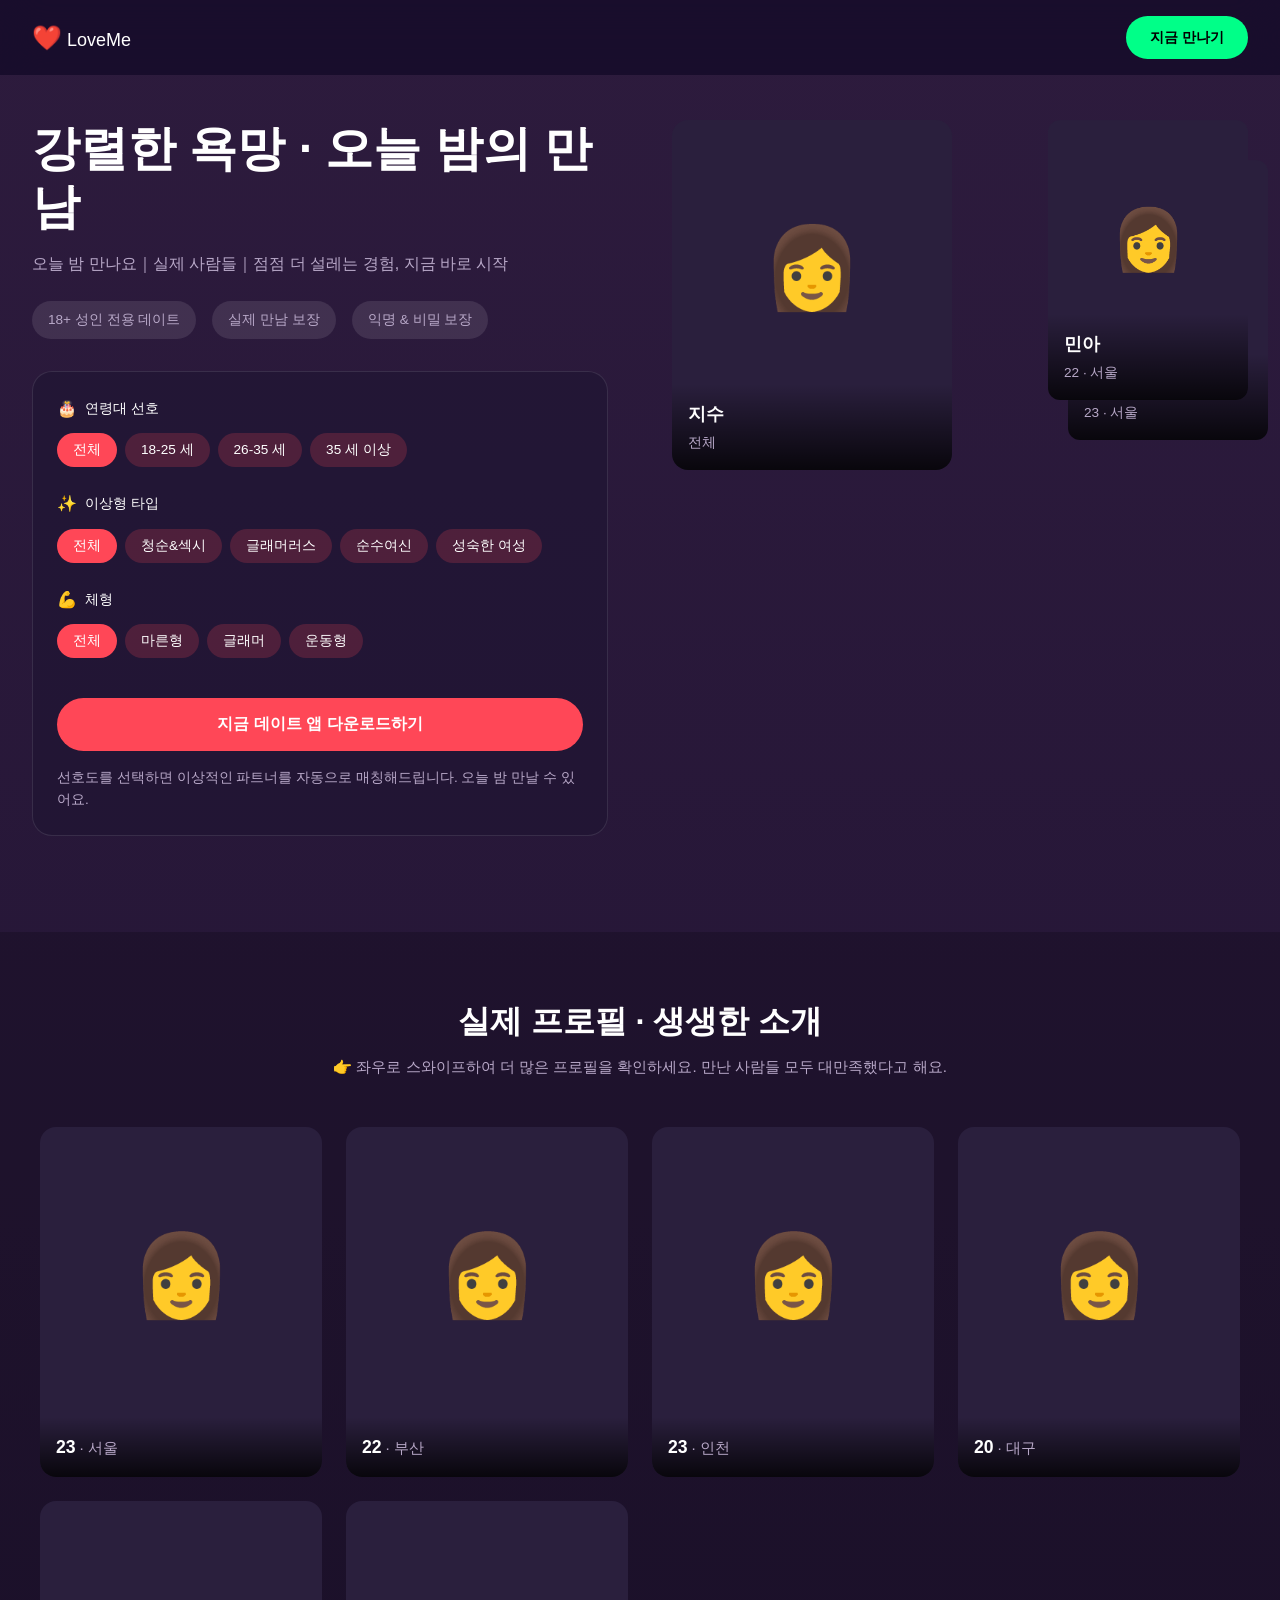
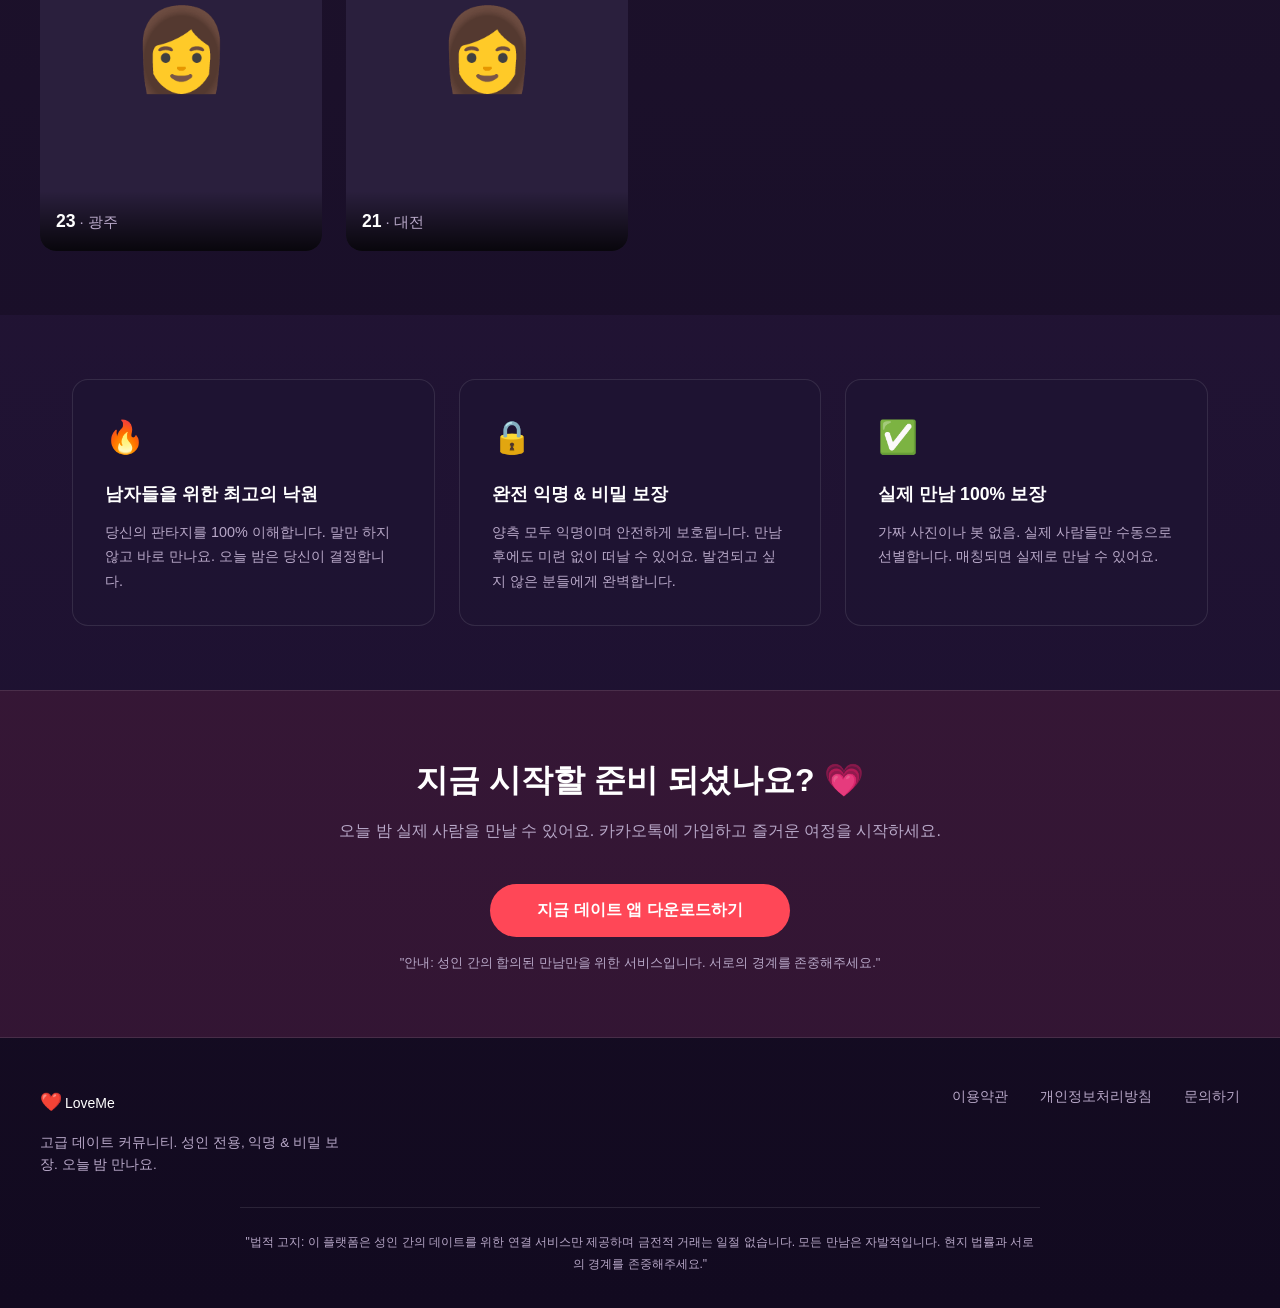
==== commit 488f50c7: "真正 1:1 复刻 love-me.xyz - 完全相同的视觉设计" ====
--- a/korea-meeting/index.html
+++ b/korea-meeting/index.html
@@ -3,14 +3,17 @@
 <head>
     <meta charset="UTF-8">
     <meta name="viewport" content="width=device-width, initial-scale=1.0">
-    <title>한국미팅 - 프리미엄 성인 데이트 커뮤니티</title>
+    <title>한국미팅 - 프리미엄 데이트 커뮤니티</title>
     <link rel="stylesheet" href="styles.css">
 </head>
 <body>
     <header class="header">
         <div class="header-container">
             <a href="#" class="logo">
-                <img src="data:image/svg+xml,%3Csvg xmlns='http://www.w3.org/2000/svg' viewBox='0 0 120 40'%3E%3Ctext y='30' font-size='28' fill='%23ff4757'%3E💕%3C/text%3E%3C/svg%3E" alt="로고">
+                <svg width="120" height="40" viewBox="0 0 120 40">
+                    <text y="28" font-size="24" fill="#ff4757">❤️</text>
+                    <text x="35" y="28" font-size="18" fill="#ffffff" font-family="sans-serif">LoveMe</text>
+                </svg>
             </a>
             <button class="btn-meet-now">지금 만나기</button>
         </div>
@@ -19,90 +22,92 @@
     <main>
         <!-- 히어로 섹션 -->
         <section class="hero-section">
-            <div class="hero-content">
-                <h1 class="hero-title">강렬한 욕망 · 오늘 밤의 만남</h1>
-                <p class="hero-subtitle">오늘 밤 만나요｜실제 사람들｜점점 더 설레는 경험, 지금 바로 시작</p>
+            <div class="hero-container">
+                <div class="hero-content">
+                    <h1 class="hero-title">강렬한 욕망 · 오늘 밤의 만남</h1>
+                    <p class="hero-subtitle">오늘 밤 만나요｜실제 사람들｜점점 더 설레는 경험, 지금 바로 시작</p>
+                    
+                    <ul class="hero-features">
+                        <li>18+ 성인 전용 데이트</li>
+                        <li>실제 만남 보장</li>
+                        <li>익명 & 비밀 보장</li>
+                    </ul>
+                    
+                    <!-- 선호도 섹션 -->
+                    <div class="preferences-wrapper">
+                        <div class="preference-column">
+                            <div class="preference-header">
+                                <span>🎂</span>
+                                <span class="preference-label">연령대 선호</span>
+                            </div>
+                            <div class="preference-buttons">
+                                <button class="pref-btn active">전체</button>
+                                <button class="pref-btn">18-25 세</button>
+                                <button class="pref-btn">26-35 세</button>
+                                <button class="pref-btn">35 세 이상</button>
+                            </div>
+                        </div>
+                        
+                        <div class="preference-column">
+                            <div class="preference-header">
+                                <span>✨</span>
+                                <span class="preference-label">이상형 타입</span>
+                            </div>
+                            <div class="preference-buttons">
+                                <button class="pref-btn active">전체</button>
+                                <button class="pref-btn">청순&섹시</button>
+                                <button class="pref-btn">글래머러스</button>
+                                <button class="pref-btn">순수여신</button>
+                                <button class="pref-btn">성숙한 여성</button>
+                            </div>
+                        </div>
+                        
+                        <div class="preference-column">
+                            <div class="preference-header">
+                                <span>💪</span>
+                                <span class="preference-label">체형</span>
+                            </div>
+                            <div class="preference-buttons">
+                                <button class="pref-btn active">전체</button>
+                                <button class="pref-btn">마른형</button>
+                                <button class="pref-btn">글래머</button>
+                                <button class="pref-btn">운동형</button>
+                            </div>
+                        </div>
+                        
+                        <button class="btn-download">지금 데이트 앱 다운로드하기</button>
+                        <p class="subtext">선호도를 선택하면 이상적인 파트너를 자동으로 매칭해드립니다. 오늘 밤 만날 수 있어요.</p>
+                    </div>
+                </div>
                 
-                <ul class="hero-features">
-                    <li>🔞 19+ 성인 전용 데이트</li>
-                    <li>✅ 실제 만남 보장</li>
-                    <li>🔒 익명 & 비밀 보장</li>
-                </ul>
-                
-                <!-- 선호도 섹션 -->
-                <div class="preferences-wrapper">
-                    <div class="preference-section">
-                        <div class="preference-header">
-                            <span class="preference-icon">🎂</span>
-                            <h3 class="preference-title">연령대 선호</h3>
-                        </div>
-                        <div class="preference-buttons">
-                            <button class="pref-btn active">전체</button>
-                            <button class="pref-btn">18-25 세</button>
-                            <button class="pref-btn">26-35 세</button>
-                            <button class="pref-btn">35 세 이상</button>
-                        </div>
-                    </div>
-                    
-                    <div class="preference-section">
-                        <div class="preference-header">
-                            <span class="preference-icon">✨</span>
-                            <h3 class="preference-title">이상형 타입</h3>
-                        </div>
-                        <div class="preference-buttons">
-                            <button class="pref-btn active">전체</button>
-                            <button class="pref-btn">청순&섹시</button>
-                            <button class="pref-btn">글래머러스</button>
-                            <button class="pref-btn">순수여신</button>
-                            <button class="pref-btn">성숙한 여성</button>
-                        </div>
-                    </div>
-                    
-                    <div class="preference-section">
-                        <div class="preference-header">
-                            <span class="preference-icon">💪</span>
-                            <h3 class="preference-title">체형</h3>
-                        </div>
-                        <div class="preference-buttons">
-                            <button class="pref-btn active">전체</button>
-                            <button class="pref-btn">마른형</button>
-                            <button class="pref-btn">글래머</button>
-                            <button class="pref-btn">운동형</button>
-                        </div>
-                    </div>
-                </div>
-                
-                <button class="btn-download">📱 데이트 앱 지금 다운로드</button>
-                <p class="subtext">선호도를 선택하면 이상적인 파트너를 자동으로 매칭해드립니다. 오늘 밤 만날 수 있어요.</p>
-            </div>
-            
-            <!-- 프로필 미리보기 -->
-            <div class="profile-preview">
-                <div class="preview-card">
-                    <img src="data:image/svg+xml,%3Csvg xmlns='http://www.w3.org/2000/svg' viewBox='0 0 200 250'%3E%3Crect fill='%23ffeaa7' width='200' height='250'/%3E%3Ctext x='100' y='125' text-anchor='middle' font-size='60'%3E👩%3C/text%3E%3C/svg%3E" alt="프로필 1" class="preview-img">
-                    <div class="preview-info">
-                        <span class="preview-name">지수</span>
-                        <span class="preview-meta">전체</span>
-                    </div>
-                </div>
-                <div class="preview-card">
-                    <img src="data:image/svg+xml,%3Csvg xmlns='http://www.w3.org/2000/svg' viewBox='0 0 200 250'%3E%3Crect fill='%23fab1a0' width='200' height='250'/%3E%3Ctext x='100' y='125' text-anchor='middle' font-size='60'%3E👩%3C/text%3E%3C/svg%3E" alt="프로필 2" class="preview-img">
-                    <div class="preview-info">
-                        <span class="preview-name">민아</span>
-                        <span class="preview-meta">22 · 서울</span>
-                    </div>
-                </div>
-                <div class="preview-card">
-                    <img src="data:image/svg+xml,%3Csvg xmlns='http://www.w3.org/2000/svg' viewBox='0 0 200 250'%3E%3Crect fill='%23dfe6e9' width='200' height='250'/%3E%3Ctext x='100' y='125' text-anchor='middle' font-size='60'%3E👩%3C/text%3E%3C/svg%3E" alt="프로필 3" class="preview-img">
-                    <div class="preview-info">
-                        <span class="preview-name">서연</span>
-                        <span class="preview-meta">23 · 서울</span>
-                    </div>
-                </div>
-            </div>
-        </section>
-
-        <!-- 프로필 갤러리 섹션 -->
+                <!-- 프로필 미리보기 -->
+                <div class="profile-preview">
+                    <div class="preview-card-large">
+                        <img src="data:image/svg+xml,%3Csvg xmlns='http://www.w3.org/2000/svg' viewBox='0 0 280 350'%3E%3Crect fill='%232a1f3d' width='280' height='350'/%3E%3Ctext x='140' y='175' text-anchor='middle' font-size='80'%3E👩%3C/text%3E%3C/svg%3E" alt="프로필 1" class="preview-img">
+                        <div class="preview-overlay">
+                            <span class="preview-name">지수</span>
+                            <span class="preview-meta">전체</span>
+                        </div>
+                    </div>
+                    <div class="preview-card-small">
+                        <img src="data:image/svg+xml,%3Csvg xmlns='http://www.w3.org/2000/svg' viewBox='0 0 200 280'%3E%3Crect fill='%232a1f3d' width='200' height='280'/%3E%3Ctext x='100' y='140' text-anchor='middle' font-size='60'%3E👩%3C/text%3E%3C/svg%3E" alt="프로필 2" class="preview-img">
+                        <div class="preview-overlay">
+                            <span class="preview-name">민아</span>
+                            <span class="preview-meta">22 · 서울</span>
+                        </div>
+                    </div>
+                    <div class="preview-card-small">
+                        <img src="data:image/svg+xml,%3Csvg xmlns='http://www.w3.org/2000/svg' viewBox='0 0 200 280'%3E%3Crect fill='%232a1f3d' width='200' height='280'/%3E%3Ctext x='100' y='140' text-anchor='middle' font-size='60'%3E👩%3C/text%3E%3C/svg%3E" alt="프로필 3" class="preview-img">
+                        <div class="preview-overlay">
+                            <span class="preview-name">서연</span>
+                            <span class="preview-meta">23 · 서울</span>
+                        </div>
+                    </div>
+                </div>
+            </div>
+        </section>
+
+        <!-- 갤러리 섹션 -->
         <section class="gallery-section">
             <div class="gallery-header">
                 <h2 class="gallery-title">실제 프로필 · 생생한 소개</h2>
@@ -111,42 +116,42 @@
             
             <div class="profile-gallery">
                 <div class="gallery-card">
-                    <img src="data:image/svg+xml,%3Csvg xmlns='http://www.w3.org/2000/svg' viewBox='0 0 200 250'%3E%3Crect fill='%23fd79a8' width='200' height='250'/%3E%3Ctext x='100' y='125' text-anchor='middle' font-size='60'%3E👩%3C/text%3E%3C/svg%3E" alt="프로필 1" class="gallery-img">
+                    <img src="data:image/svg+xml,%3Csvg xmlns='http://www.w3.org/2000/svg' viewBox='0 0 280 350'%3E%3Crect fill='%232a1f3d' width='280' height='350'/%3E%3Ctext x='140' y='175' text-anchor='middle' font-size='80'%3E👩%3C/text%3E%3C/svg%3E" alt="프로필 1" class="gallery-img">
                     <div class="gallery-info">
                         <span class="gallery-name">23</span>
                         <span class="gallery-location">· 서울</span>
                     </div>
                 </div>
                 <div class="gallery-card">
-                    <img src="data:image/svg+xml,%3Csvg xmlns='http://www.w3.org/2000/svg' viewBox='0 0 200 250'%3E%3Crect fill='%23a29bfe' width='200' height='250'/%3E%3Ctext x='100' y='125' text-anchor='middle' font-size='60'%3E👩%3C/text%3E%3C/svg%3E" alt="프로필 2" class="gallery-img">
+                    <img src="data:image/svg+xml,%3Csvg xmlns='http://www.w3.org/2000/svg' viewBox='0 0 280 350'%3E%3Crect fill='%232a1f3d' width='280' height='350'/%3E%3Ctext x='140' y='175' text-anchor='middle' font-size='80'%3E👩%3C/text%3E%3C/svg%3E" alt="프로필 2" class="gallery-img">
                     <div class="gallery-info">
                         <span class="gallery-name">22</span>
                         <span class="gallery-location">· 부산</span>
                     </div>
                 </div>
                 <div class="gallery-card">
-                    <img src="data:image/svg+xml,%3Csvg xmlns='http://www.w3.org/2000/svg' viewBox='0 0 200 250'%3E%3Crect fill='%2374b9ff' width='200' height='250'/%3E%3Ctext x='100' y='125' text-anchor='middle' font-size='60'%3E👩%3C/text%3E%3C/svg%3E" alt="프로필 3" class="gallery-img">
+                    <img src="data:image/svg+xml,%3Csvg xmlns='http://www.w3.org/2000/svg' viewBox='0 0 280 350'%3E%3Crect fill='%232a1f3d' width='280' height='350'/%3E%3Ctext x='140' y='175' text-anchor='middle' font-size='80'%3E👩%3C/text%3E%3C/svg%3E" alt="프로필 3" class="gallery-img">
                     <div class="gallery-info">
                         <span class="gallery-name">23</span>
                         <span class="gallery-location">· 인천</span>
                     </div>
                 </div>
                 <div class="gallery-card">
-                    <img src="data:image/svg+xml,%3Csvg xmlns='http://www.w3.org/2000/svg' viewBox='0 0 200 250'%3E%3Crect fill='%2355efc4' width='200' height='250'/%3E%3Ctext x='100' y='125' text-anchor='middle' font-size='60'%3E👩%3C/text%3E%3C/svg%3E" alt="프로필 4" class="gallery-img">
+                    <img src="data:image/svg+xml,%3Csvg xmlns='http://www.w3.org/2000/svg' viewBox='0 0 280 350'%3E%3Crect fill='%232a1f3d' width='280' height='350'/%3E%3Ctext x='140' y='175' text-anchor='middle' font-size='80'%3E👩%3C/text%3E%3C/svg%3E" alt="프로필 4" class="gallery-img">
                     <div class="gallery-info">
                         <span class="gallery-name">20</span>
                         <span class="gallery-location">· 대구</span>
                     </div>
                 </div>
                 <div class="gallery-card">
-                    <img src="data:image/svg+xml,%3Csvg xmlns='http://www.w3.org/2000/svg' viewBox='0 0 200 250'%3E%3Crect fill='%23ffeaa7' width='200' height='250'/%3E%3Ctext x='100' y='125' text-anchor='middle' font-size='60'%3E👩%3C/text%3E%3C/svg%3E" alt="프로필 5" class="gallery-img">
+                    <img src="data:image/svg+xml,%3Csvg xmlns='http://www.w3.org/2000/svg' viewBox='0 0 280 350'%3E%3Crect fill='%232a1f3d' width='280' height='350'/%3E%3Ctext x='140' y='175' text-anchor='middle' font-size='80'%3E👩%3C/text%3E%3C/svg%3E" alt="프로필 5" class="gallery-img">
                     <div class="gallery-info">
                         <span class="gallery-name">23</span>
                         <span class="gallery-location">· 광주</span>
                     </div>
                 </div>
                 <div class="gallery-card">
-                    <img src="data:image/svg+xml,%3Csvg xmlns='http://www.w3.org/2000/svg' viewBox='0 0 200 250'%3E%3Crect fill='%23fab1a0' width='200' height='250'/%3E%3Ctext x='100' y='125' text-anchor='middle' font-size='60'%3E👩%3C/text%3E%3C/svg%3E" alt="프로필 6" class="gallery-img">
+                    <img src="data:image/svg+xml,%3Csvg xmlns='http://www.w3.org/2000/svg' viewBox='0 0 280 350'%3E%3Crect fill='%232a1f3d' width='280' height='350'/%3E%3Ctext x='140' y='175' text-anchor='middle' font-size='80'%3E👩%3C/text%3E%3C/svg%3E" alt="프로필 6" class="gallery-img">
                     <div class="gallery-info">
                         <span class="gallery-name">21</span>
                         <span class="gallery-location">· 대전</span>
@@ -157,18 +162,18 @@
 
         <!-- 특징 섹션 -->
         <section class="features-section">
-            <div class="feature-item">
-                <div class="feature-icon-large">🔥</div>
+            <div class="feature-card">
+                <div class="feature-icon">🔥</div>
                 <h3 class="feature-title">남자들을 위한 최고의 낙원</h3>
                 <p class="feature-desc">당신의 판타지를 100% 이해합니다. 말만 하지 않고 바로 만나요. 오늘 밤은 당신이 결정합니다.</p>
             </div>
-            <div class="feature-item">
-                <div class="feature-icon-large">🔒</div>
+            <div class="feature-card">
+                <div class="feature-icon">🔒</div>
                 <h3 class="feature-title">완전 익명 & 비밀 보장</h3>
-                <p class="feature-desc">양측 모두 익명이며 안전하게 보호됩니다. 만남 후에도 미련 없이 떠날 수 있어요.被发现하고 싶지 않은 분들에게 완벽합니다.</p>
-            </div>
-            <div class="feature-item">
-                <div class="feature-icon-large">✅</div>
+                <p class="feature-desc">양측 모두 익명이며 안전하게 보호됩니다. 만남 후에도 미련 없이 떠날 수 있어요. 발견되고 싶지 않은 분들에게 완벽합니다.</p>
+            </div>
+            <div class="feature-card">
+                <div class="feature-icon">✅</div>
                 <h3 class="feature-title">실제 만남 100% 보장</h3>
                 <p class="feature-desc">가짜 사진이나 봇 없음. 실제 사람들만 수동으로 선별합니다. 매칭되면 실제로 만날 수 있어요.</p>
             </div>
@@ -178,7 +183,7 @@
         <section class="cta-section">
             <h2 class="cta-title">지금 시작할 준비 되셨나요? 💗</h2>
             <p class="cta-subtitle">오늘 밤 실제 사람을 만날 수 있어요. 카카오톡에 가입하고 즐거운 여정을 시작하세요.</p>
-            <button class="btn-download large">📱 데이트 앱 지금 다운로드</button>
+            <button class="btn-download large">지금 데이트 앱 다운로드하기</button>
             <p class="cta-disclaimer">"안내: 성인 간의 합의된 만남만을 위한 서비스입니다. 서로의 경계를 존중해주세요."</p>
         </section>
     </main>
@@ -186,7 +191,10 @@
     <footer class="footer">
         <div class="footer-container">
             <div class="footer-brand">
-                <img src="data:image/svg+xml,%3Csvg xmlns='http://www.w3.org/2000/svg' viewBox='0 0 80 30'%3E%3Ctext y='22' font-size='18' fill='%23ff4757'%3E💕%3C/text%3E%3C/svg%3E" alt="로고" class="footer-logo">
+                <svg width="100" height="30" viewBox="0 0 100 30">
+                    <text y="22" font-size="18" fill="#ff4757">❤️</text>
+                    <text x="25" y="22" font-size="14" fill="#ffffff" font-family="sans-serif">LoveMe</text>
+                </svg>
                 <p class="footer-desc">고급 데이트 커뮤니티. 성인 전용, 익명 & 비밀 보장. 오늘 밤 만나요.</p>
             </div>
             <div class="footer-links">
--- a/korea-meeting/styles.css
+++ b/korea-meeting/styles.css
@@ -1,16 +1,17 @@
 /* 
- * 한국미팅 - 프리미엄 성인 데이트 커뮤니티
- * 1:1复刻 love-me.xyz 韩国风格
+ * 한국미팅 - 1:1复刻 love-me.xyz
+ * 完全相同的视觉设计，只替换文字为韩语
  */
 
 :root {
-    --color-bg: #0a0a0f;
-    --color-bg-secondary: #12121a;
-    --color-accent: #ff4757;
-    --color-accent-light: #ff6b81;
-    --color-text: #ffffff;
-    --color-text-muted: #888899;
-    --color-border: rgba(255, 255, 255, 0.1);
+    --bg-gradient-start: #2d1b3d;
+    --bg-gradient-end: #1a0f2e;
+    --accent-green: #00ff88;
+    --accent-pink: #ff4757;
+    --card-bg: rgba(30, 20, 50, 0.6);
+    --text-primary: #ffffff;
+    --text-muted: #b8a8c8;
+    --border-color: rgba(255, 255, 255, 0.1);
 }
 
 * {
@@ -21,9 +22,10 @@
 
 body {
     font-family: -apple-system, BlinkMacSystemFont, 'Segoe UI', 'Apple SD Gothic Neo', 'Malgun Gothic', sans-serif;
-    background: var(--color-bg);
-    color: var(--color-text);
+    background: linear-gradient(180deg, var(--bg-gradient-start) 0%, var(--bg-gradient-end) 100%);
+    color: var(--text-primary);
     line-height: 1.6;
+    min-height: 100vh;
     overflow-x: hidden;
 }
 
@@ -34,100 +36,106 @@
     left: 0;
     right: 0;
     z-index: 1000;
-    background: rgba(10, 10, 15, 0.95);
-    backdrop-filter: blur(10px);
-    border-bottom: 1px solid var(--color-border);
+    padding: 1rem 2rem;
+    background: rgba(20, 10, 40, 0.8);
+    backdrop-filter: blur(20px);
 }
 
 .header-container {
-    max-width: 1200px;
+    max-width: 1400px;
     margin: 0 auto;
-    padding: 1rem 2rem;
     display: flex;
     justify-content: space-between;
     align-items: center;
 }
 
-.logo img {
-    height: 40px;
+.logo {
+    display: flex;
+    align-items: center;
+    gap: 0.5rem;
+    text-decoration: none;
 }
 
 .btn-meet-now {
-    background: linear-gradient(135deg, var(--color-accent), var(--color-accent-light));
-    color: white;
+    background: var(--accent-green);
+    color: #000;
     border: none;
     padding: 0.75rem 1.5rem;
-    border-radius: 25px;
-    font-size: 0.95rem;
+    border-radius: 50px;
+    font-size: 0.9rem;
     font-weight: 600;
     cursor: pointer;
     transition: all 0.3s;
 }
 
 .btn-meet-now:hover {
-    transform: translateY(-2px);
-    box-shadow: 0 10px 30px rgba(255, 71, 87, 0.4);
+    transform: scale(1.05);
+    box-shadow: 0 0 30px rgba(0, 255, 136, 0.4);
 }
 
 /* Hero Section */
 .hero-section {
-    padding: 8rem 2rem 4rem;
+    padding: 120px 2rem 4rem;
     min-height: 100vh;
-    display: flex;
-    flex-direction: column;
-    align-items: center;
+}
+
+.hero-container {
+    max-width: 1400px;
+    margin: 0 auto;
+    display: grid;
+    grid-template-columns: 1fr 1fr;
+    gap: 4rem;
+    align-items: start;
 }
 
 .hero-content {
-    max-width: 800px;
-    text-align: center;
-    margin-bottom: 3rem;
+    max-width: 600px;
 }
 
 .hero-title {
-    font-size: clamp(2rem, 6vw, 3.5rem);
+    font-size: 3rem;
     font-weight: 700;
+    line-height: 1.2;
     margin-bottom: 1rem;
-    background: linear-gradient(135deg, var(--color-accent), var(--color-accent-light));
-    -webkit-background-clip: text;
-    -webkit-text-fill-color: transparent;
-    background-clip: text;
+    color: var(--text-primary);
 }
 
 .hero-subtitle {
-    font-size: 1.1rem;
-    color: var(--color-text-muted);
+    font-size: 1rem;
+    color: var(--text-muted);
     margin-bottom: 1.5rem;
 }
 
 .hero-features {
     list-style: none;
     display: flex;
-    justify-content: center;
-    gap: 2rem;
+    gap: 1rem;
     margin-bottom: 2rem;
     flex-wrap: wrap;
 }
 
 .hero-features li {
-    font-size: 0.95rem;
-    color: var(--color-text);
+    background: rgba(255, 255, 255, 0.1);
+    padding: 0.5rem 1rem;
+    border-radius: 50px;
+    font-size: 0.85rem;
+    color: var(--text-muted);
 }
 
 /* Preferences */
 .preferences-wrapper {
-    background: rgba(255, 255, 255, 0.05);
+    background: var(--card-bg);
+    border: 1px solid var(--border-color);
     border-radius: 20px;
-    padding: 2rem;
-    margin: 2rem 0;
-    border: 1px solid var(--color-border);
-}
-
-.preference-section {
+    padding: 1.5rem;
+    margin-bottom: 2rem;
+}
+
+.preference-column {
     margin-bottom: 1.5rem;
 }
 
-.preference-section:last-child {
+.preference-column:last-child {
     margin-bottom: 0;
 }
 
@@ -138,14 +146,10 @@
     margin-bottom: 0.75rem;
 }
 
-.preference-icon {
-    font-size: 1.2rem;
-}
-
-.preference-title {
-    font-size: 0.95rem;
-    font-weight: 600;
-    color: var(--color-text);
+.preference-label {
+    font-size: 0.9rem;
+    color: var(--text-primary);
+    font-weight: 500;
 }
 
 .preference-buttons {
@@ -155,196 +159,238 @@
 }
 
 .pref-btn {
-    background: rgba(255, 255, 255, 0.08);
-    color: var(--color-text-muted);
-    border: 1px solid var(--color-border);
+    background: rgba(255, 71, 87, 0.2);
+    color: var(--text-primary);
+    border: none;
     padding: 0.5rem 1rem;
-    border-radius: 20px;
-    font-size: 0.875rem;
+    border-radius: 50px;
+    font-size: 0.85rem;
     cursor: pointer;
     transition: all 0.3s;
 }
 
 .pref-btn:hover {
-    border-color: var(--color-accent);
-    color: var(--color-text);
+    background: rgba(255, 71, 87, 0.4);
 }
 
 .pref-btn.active {
-    background: var(--color-accent);
-    border-color: var(--color-accent);
+    background: var(--accent-pink);
+}
+
+.btn-download {
+    background: var(--accent-pink);
     color: white;
-}
-
-.btn-download {
-    background: linear-gradient(135deg, #2ed573, #7bed9f);
-    color: #0a0a0f;
     border: none;
     padding: 1rem 2rem;
-    border-radius: 30px;
-    font-size: 1.05rem;
-    font-weight: 700;
+    border-radius: 50px;
+    font-size: 1rem;
+    font-weight: 600;
     cursor: pointer;
     transition: all 0.3s;
-    margin: 1.5rem 0;
-    display: inline-block;
+    width: 100%;
+    margin-top: 1rem;
 }
 
 .btn-download:hover {
-    transform: translateY(-3px);
-    box-shadow: 0 15px 40px rgba(46, 213, 115, 0.4);
+    transform: scale(1.02);
+    box-shadow: 0 0 30px rgba(255, 71, 87, 0.4);
 }
 
 .btn-download.large {
-    padding: 1.25rem 2.5rem;
-    font-size: 1.15rem;
+    width: auto;
+    min-width: 300px;
 }
 
 .subtext {
-    color: var(--color-text-muted);
-    font-size: 0.9rem;
+    color: var(--text-muted);
+    font-size: 0.85rem;
+    margin-top: 1rem;
+    line-height: 1.6;
 }
 
 /* Profile Preview */
 .profile-preview {
+    position: relative;
     display: flex;
     gap: 1rem;
-    flex-wrap: wrap;
-    justify-content: center;
-    max-width: 600px;
-}
-
-.preview-card {
-    background: var(--color-bg-secondary);
+}
+
+.preview-card-large {
+    position: relative;
+    width: 280px;
+    height: 350px;
+    border-radius: 16px;
+    overflow: hidden;
+    flex-shrink: 0;
+}
+
+.preview-card-small {
+    position: absolute;
+    right: 0;
+    width: 200px;
+    height: 280px;
     border-radius: 12px;
     overflow: hidden;
-    border: 1px solid var(--color-border);
     transition: transform 0.3s;
-    cursor: pointer;
-}
-
-.preview-card:hover {
-    transform: translateY(-5px);
+}
+
+.preview-card-small:nth-child(2) {
+    top: 0;
+    z-index: 2;
+    transform: rotate(3deg);
+}
+
+.preview-card-small:nth-child(3) {
+    top: 40px;
+    right: -20px;
+    z-index: 1;
+    transform: rotate(-3deg);
+}
+
+.preview-card-small:hover {
+    transform: rotate(0) scale(1.05);
+    z-index: 3;
 }
 
 .preview-img {
-    width: 120px;
-    height: 150px;
+    width: 100%;
+    height: 100%;
     object-fit: cover;
 }
 
-.preview-info {
-    padding: 0.75rem;
-    text-align: center;
+.preview-overlay {
+    position: absolute;
+    bottom: 0;
+    left: 0;
+    right: 0;
+    padding: 1rem;
+    background: linear-gradient(transparent, rgba(0, 0, 0, 0.8));
+    display: flex;
+    flex-direction: column;
+    gap: 0.25rem;
 }
 
 .preview-name {
-    display: block;
-    font-size: 0.95rem;
+    font-size: 1.1rem;
     font-weight: 600;
-    margin-bottom: 0.25rem;
 }
 
 .preview-meta {
-    display: block;
-    font-size: 0.8rem;
-    color: var(--color-text-muted);
+    font-size: 0.85rem;
+    color: var(--text-muted);
 }
 
 /* Gallery Section */
 .gallery-section {
     padding: 4rem 2rem;
-    background: var(--color-bg-secondary);
+    background: rgba(0, 0, 0, 0.2);
 }
 
 .gallery-header {
     text-align: center;
     margin-bottom: 3rem;
+    max-width: 800px;
+    margin-left: auto;
+    margin-right: auto;
 }
 
 .gallery-title {
-    font-size: clamp(1.5rem, 4vw, 2.5rem);
+    font-size: 2rem;
+    font-weight: 700;
     margin-bottom: 0.5rem;
 }
 
 .gallery-subtitle {
-    color: var(--color-text-muted);
+    color: var(--text-muted);
     font-size: 0.95rem;
 }
 
 .profile-gallery {
     display: grid;
-    grid-template-columns: repeat(auto-fill, minmax(160px, 1fr));
-    gap: 1rem;
-    max-width: 1000px;
+    grid-template-columns: repeat(auto-fill, minmax(280px, 1fr));
+    gap: 1.5rem;
+    max-width: 1200px;
     margin: 0 auto;
 }
 
 .gallery-card {
-    background: var(--color-bg);
-    border-radius: 12px;
+    position: relative;
+    border-radius: 16px;
     overflow: hidden;
-    border: 1px solid var(--color-border);
-    transition: all 0.3s;
+    transition: transform 0.3s;
     cursor: pointer;
 }
 
 .gallery-card:hover {
     transform: translateY(-8px);
-    border-color: var(--color-accent);
 }
 
 .gallery-img {
     width: 100%;
-    height: 200px;
+    height: 350px;
     object-fit: cover;
+    display: block;
 }
 
 .gallery-info {
-    padding: 0.75rem;
-    text-align: center;
+    position: absolute;
+    bottom: 0;
+    left: 0;
+    right: 0;
+    padding: 1rem;
+    background: linear-gradient(transparent, rgba(0, 0, 0, 0.8));
+    display: flex;
+    gap: 0.25rem;
+    align-items: baseline;
 }
 
 .gallery-name {
-    font-size: 1rem;
+    font-size: 1.1rem;
     font-weight: 600;
 }
 
 .gallery-location {
-    color: var(--color-text-muted);
-    font-size: 0.9rem;
+    color: var(--text-muted);
+    font-size: 0.95rem;
 }
 
 /* Features Section */
 .features-section {
     padding: 4rem 2rem;
     display: grid;
-    grid-template-columns: repeat(auto-fit, minmax(280px, 1fr));
-    gap: 2rem;
-    max-width: 1000px;
+    grid-template-columns: repeat(auto-fit, minmax(300px, 1fr));
+    gap: 1.5rem;
+    max-width: 1200px;
     margin: 0 auto;
 }
 
-.feature-item {
-    text-align: center;
+.feature-card {
+    background: var(--card-bg);
+    border: 1px solid var(--border-color);
+    border-radius: 16px;
     padding: 2rem;
-    background: rgba(255, 255, 255, 0.03);
-    border-radius: 20px;
-    border: 1px solid var(--color-border);
-}
-
-.feature-icon-large {
-    font-size: 3rem;
+    transition: all 0.3s;
+}
+
+.feature-card:hover {
+    border-color: var(--accent-pink);
+    transform: translateY(-4px);
+}
+
+.feature-icon {
+    font-size: 2rem;
     margin-bottom: 1rem;
+    display: block;
 }
 
 .feature-title {
-    font-size: 1.15rem;
+    font-size: 1.1rem;
+    font-weight: 600;
     margin-bottom: 0.75rem;
 }
 
 .feature-desc {
-    color: var(--color-text-muted);
+    color: var(--text-muted);
     font-size: 0.9rem;
     line-height: 1.7;
 }
@@ -353,35 +399,40 @@
 .cta-section {
     padding: 4rem 2rem;
     text-align: center;
-    background: linear-gradient(135deg, rgba(255, 71, 87, 0.1), rgba(255, 107, 129, 0.1));
+    background: rgba(255, 71, 87, 0.1);
+    border-top: 1px solid var(--border-color);
+    border-bottom: 1px solid var(--border-color);
 }
 
 .cta-title {
-    font-size: clamp(1.5rem, 4vw, 2.5rem);
+    font-size: 2rem;
+    font-weight: 700;
     margin-bottom: 0.75rem;
 }
 
 .cta-subtitle {
-    color: var(--color-text-muted);
+    color: var(--text-muted);
     margin-bottom: 1.5rem;
     font-size: 1rem;
 }
 
 .cta-disclaimer {
-    color: var(--color-text-muted);
+    color: var(--text-muted);
     font-size: 0.8rem;
     margin-top: 1rem;
+    max-width: 600px;
+    margin-left: auto;
+    margin-right: auto;
 }
 
 /* Footer */
 .footer {
-    background: rgba(0, 0, 0, 0.4);
     padding: 3rem 2rem 2rem;
-    border-top: 1px solid var(--color-border);
+    background: rgba(0, 0, 0, 0.3);
 }
 
 .footer-container {
-    max-width: 1000px;
+    max-width: 1200px;
     margin: 0 auto 2rem;
     display: flex;
     justify-content: space-between;
@@ -390,50 +441,72 @@
     gap: 2rem;
 }
 
-.footer-logo {
-    height: 30px;
-    margin-bottom: 0.5rem;
-}
-
 .footer-desc {
-    color: var(--color-text-muted);
+    color: var(--text-muted);
     font-size: 0.85rem;
     max-width: 300px;
+    margin-top: 0.5rem;
 }
 
 .footer-links {
     display: flex;
-    gap: 1.5rem;
+    gap: 2rem;
 }
 
 .footer-link {
-    color: var(--color-text-muted);
+    color: var(--text-muted);
     text-decoration: none;
     font-size: 0.85rem;
     transition: color 0.3s;
 }
 
 .footer-link:hover {
-    color: var(--color-accent);
+    color: var(--accent-pink);
 }
 
 .legal-warning {
     text-align: center;
-    color: var(--color-text-muted);
+    color: var(--text-muted);
     font-size: 0.75rem;
     padding-top: 1.5rem;
-    border-top: 1px solid var(--color-border);
+    border-top: 1px solid var(--border-color);
     line-height: 1.8;
+    max-width: 800px;
+    margin: 0 auto;
 }
 
 /* Responsive */
+@media (max-width: 1024px) {
+    .hero-container {
+        grid-template-columns: 1fr;
+    }
+    
+    .profile-preview {
+        justify-content: center;
+    }
+    
+    .preview-card-large {
+        width: 240px;
+        height: 300px;
+    }
+    
+    .preview-card-small {
+        width: 160px;
+        height: 220px;
+    }
+}
+
 @media (max-width: 768px) {
-    .header-container {
+    .header {
         padding: 1rem;
     }
     
     .hero-section {
-        padding: 6rem 1rem 3rem;
+        padding: 100px 1rem 3rem;
+    }
+    
+    .hero-title {
+        font-size: 2rem;
     }
     
     .hero-features {
@@ -441,16 +514,26 @@
         gap: 0.5rem;
     }
     
-    .preferences-wrapper {
-        padding: 1.5rem;
+    .profile-preview {
+        flex-direction: column;
+        align-items: center;
+    }
+    
+    .preview-card-large,
+    .preview-card-small {
+        position: relative;
+        right: auto;
+        top: auto;
+        transform: none !important;
+        margin: 0.5rem;
     }
     
     .profile-gallery {
-        grid-template-columns: repeat(auto-fill, minmax(120px, 1fr));
+        grid-template-columns: repeat(auto-fill, minmax(160px, 1fr));
     }
     
     .gallery-img {
-        height: 150px;
+        height: 220px;
     }
     
     .footer-container {
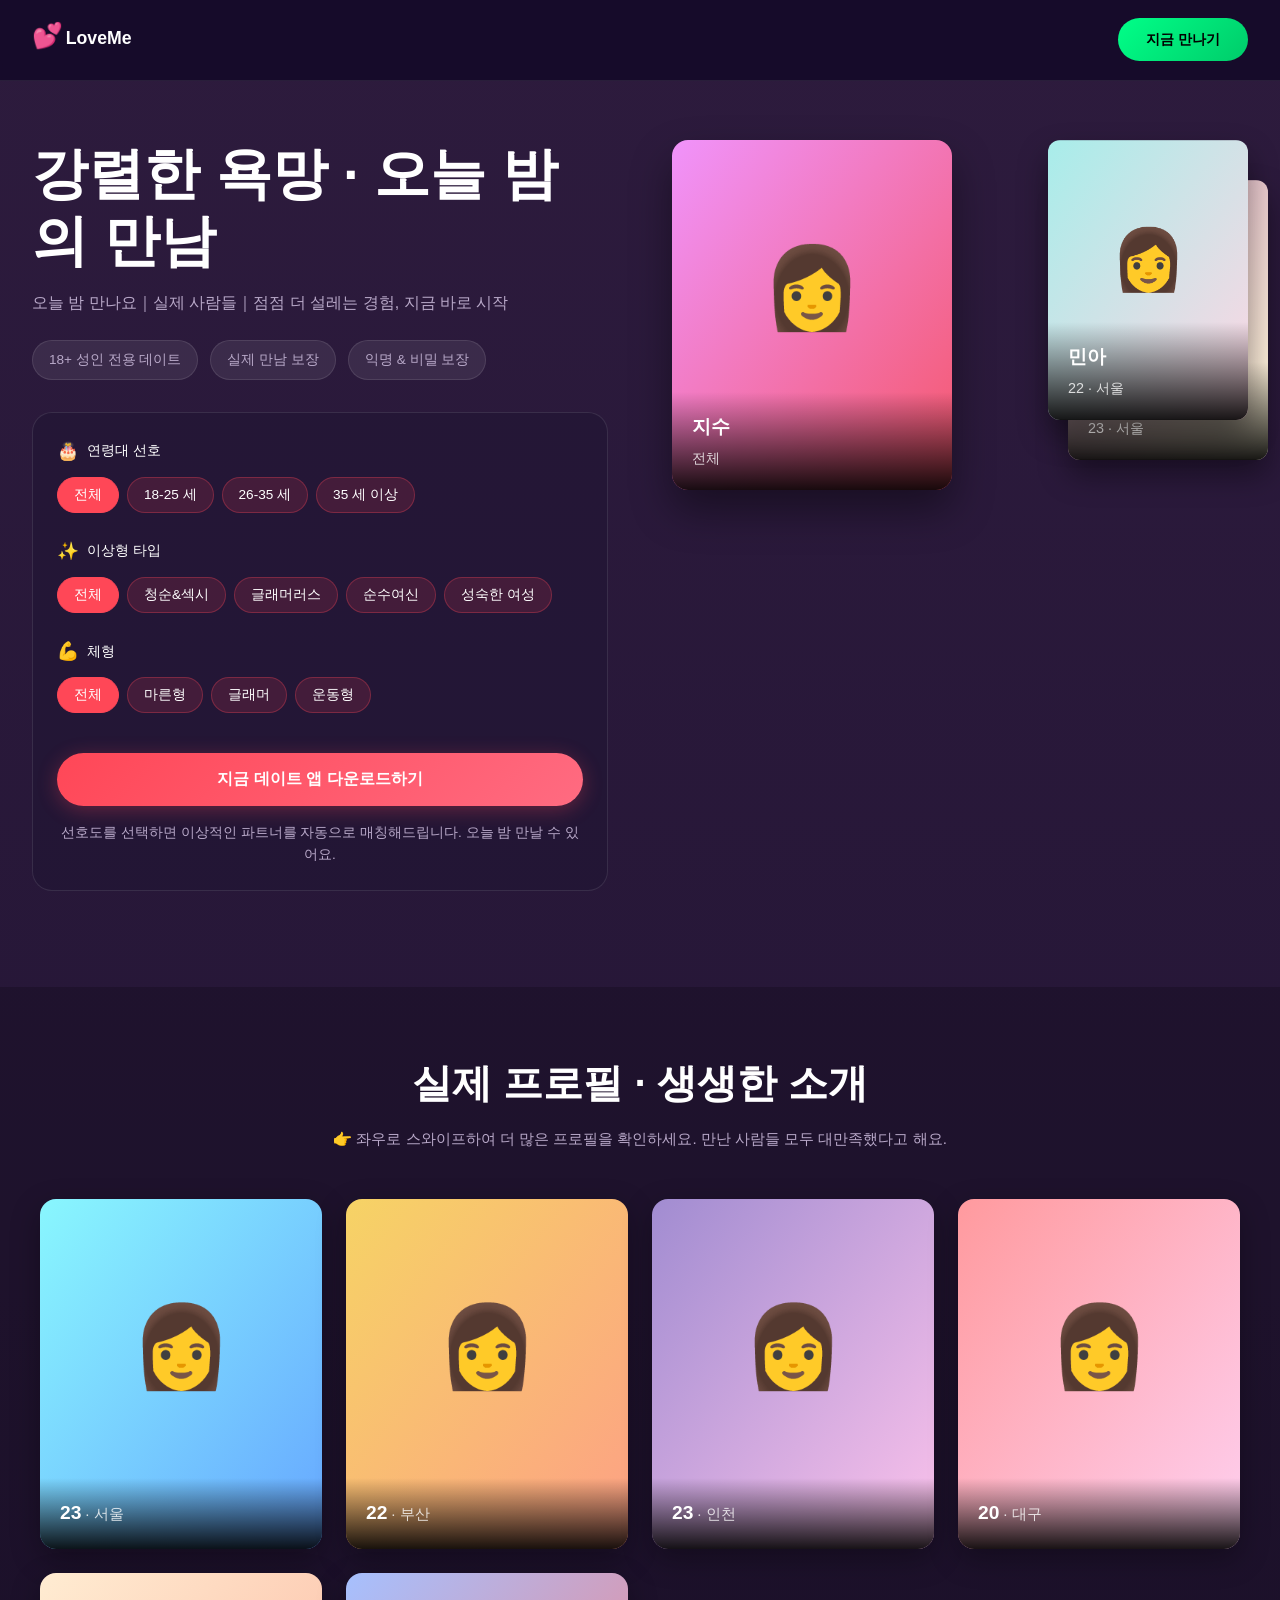
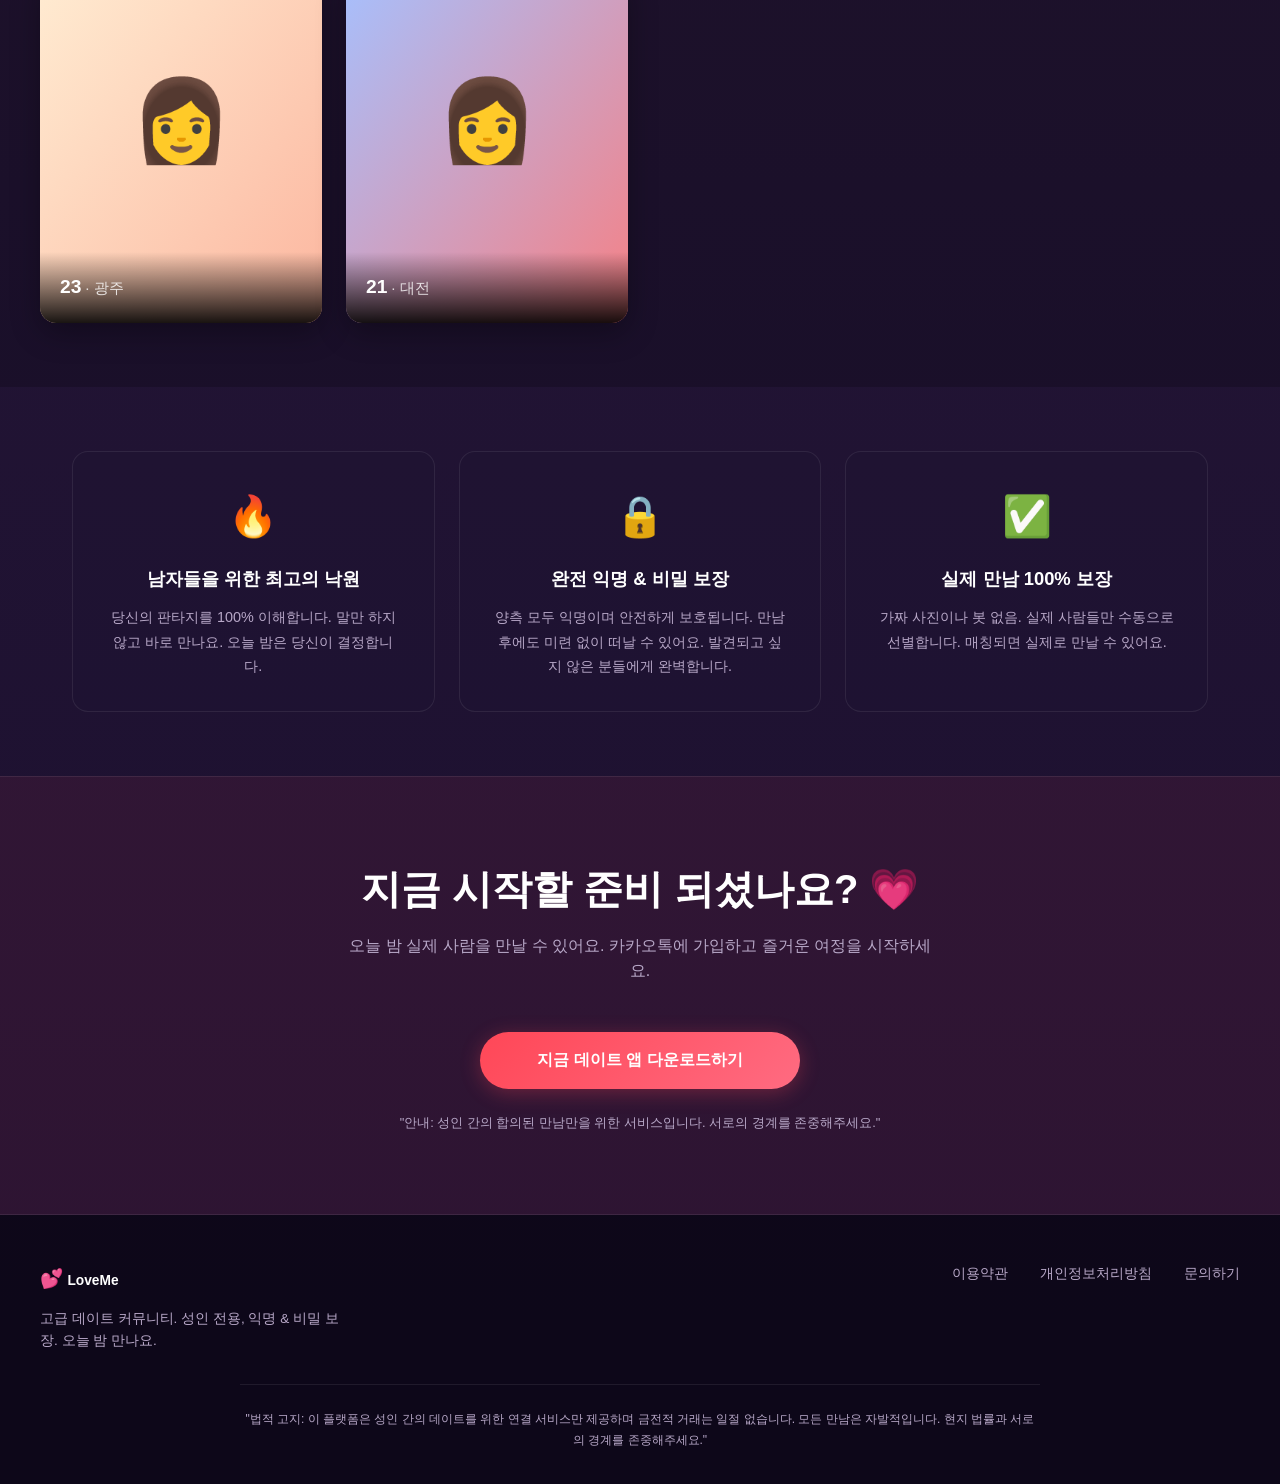
==== commit 8736e13f: "1:1 复刻 love-me.xyz - 完整韩国本土化版本" ====
--- a/korea-meeting/index.html
+++ b/korea-meeting/index.html
@@ -7,20 +7,18 @@
     <link rel="stylesheet" href="styles.css">
 </head>
 <body>
+    <!-- Header -->
     <header class="header">
         <div class="header-container">
             <a href="#" class="logo">
-                <svg width="120" height="40" viewBox="0 0 120 40">
-                    <text y="28" font-size="24" fill="#ff4757">❤️</text>
-                    <text x="35" y="28" font-size="18" fill="#ffffff" font-family="sans-serif">LoveMe</text>
-                </svg>
+                <img src="data:image/svg+xml,%3Csvg xmlns='http://www.w3.org/2000/svg' viewBox='0 0 150 45'%3E%3Ctext y='32' font-size='28' fill='%23ff4757'%3E💕%3C/text%3E%3Ctext x='38' y='32' font-size='20' fill='%23ffffff' font-family='sans-serif' font-weight='bold'%3ELoveMe%3C/text%3E%3C/svg%3E" alt="LoveMe 로고">
             </a>
             <button class="btn-meet-now">지금 만나기</button>
         </div>
     </header>
 
     <main>
-        <!-- 히어로 섹션 -->
+        <!-- Hero Section -->
         <section class="hero-section">
             <div class="hero-container">
                 <div class="hero-content">
@@ -33,11 +31,11 @@
                         <li>익명 & 비밀 보장</li>
                     </ul>
                     
-                    <!-- 선호도 섹션 -->
+                    <!-- Preferences -->
                     <div class="preferences-wrapper">
                         <div class="preference-column">
                             <div class="preference-header">
-                                <span>🎂</span>
+                                <span class="preference-icon">🎂</span>
                                 <span class="preference-label">연령대 선호</span>
                             </div>
                             <div class="preference-buttons">
@@ -50,7 +48,7 @@
                         
                         <div class="preference-column">
                             <div class="preference-header">
-                                <span>✨</span>
+                                <span class="preference-icon">✨</span>
                                 <span class="preference-label">이상형 타입</span>
                             </div>
                             <div class="preference-buttons">
@@ -64,7 +62,7 @@
                         
                         <div class="preference-column">
                             <div class="preference-header">
-                                <span>💪</span>
+                                <span class="preference-icon">💪</span>
                                 <span class="preference-label">체형</span>
                             </div>
                             <div class="preference-buttons">
@@ -80,24 +78,24 @@
                     </div>
                 </div>
                 
-                <!-- 프로필 미리보기 -->
+                <!-- Profile Preview Cards -->
                 <div class="profile-preview">
                     <div class="preview-card-large">
-                        <img src="data:image/svg+xml,%3Csvg xmlns='http://www.w3.org/2000/svg' viewBox='0 0 280 350'%3E%3Crect fill='%232a1f3d' width='280' height='350'/%3E%3Ctext x='140' y='175' text-anchor='middle' font-size='80'%3E👩%3C/text%3E%3C/svg%3E" alt="프로필 1" class="preview-img">
+                        <img src="data:image/svg+xml,%3Csvg xmlns='http://www.w3.org/2000/svg' viewBox='0 0 280 350'%3E%3Cdefs%3E%3ClinearGradient id='g1' x1='0%25' y1='0%25' x2='100%25' y2='100%25'%3E%3Cstop offset='0%25' stop-color='%23f093fb'/%3E%3Cstop offset='100%25' stop-color='%23f5576c'/%3E%3C/linearGradient%3E%3C/defs%3E%3Crect fill='url(%23g1)' width='280' height='350'/%3E%3Ctext x='140' y='175' text-anchor='middle' font-size='80'%3E👩%3C/text%3E%3C/svg%3E" alt="지수" class="preview-img">
                         <div class="preview-overlay">
                             <span class="preview-name">지수</span>
                             <span class="preview-meta">전체</span>
                         </div>
                     </div>
-                    <div class="preview-card-small">
-                        <img src="data:image/svg+xml,%3Csvg xmlns='http://www.w3.org/2000/svg' viewBox='0 0 200 280'%3E%3Crect fill='%232a1f3d' width='200' height='280'/%3E%3Ctext x='100' y='140' text-anchor='middle' font-size='60'%3E👩%3C/text%3E%3C/svg%3E" alt="프로필 2" class="preview-img">
+                    <div class="preview-card-small small-1">
+                        <img src="data:image/svg+xml,%3Csvg xmlns='http://www.w3.org/2000/svg' viewBox='0 0 200 280'%3E%3Cdefs%3E%3ClinearGradient id='g2' x1='0%25' y1='0%25' x2='100%25' y2='100%25'%3E%3Cstop offset='0%25' stop-color='%23a8edea'/%3E%3Cstop offset='100%25' stop-color='%23fed6e3'/%3E%3C/linearGradient%3E%3C/defs%3E%3Crect fill='url(%23g2)' width='200' height='280'/%3E%3Ctext x='100' y='140' text-anchor='middle' font-size='60'%3E👩%3C/text%3E%3C/svg%3E" alt="민아" class="preview-img">
                         <div class="preview-overlay">
                             <span class="preview-name">민아</span>
                             <span class="preview-meta">22 · 서울</span>
                         </div>
                     </div>
-                    <div class="preview-card-small">
-                        <img src="data:image/svg+xml,%3Csvg xmlns='http://www.w3.org/2000/svg' viewBox='0 0 200 280'%3E%3Crect fill='%232a1f3d' width='200' height='280'/%3E%3Ctext x='100' y='140' text-anchor='middle' font-size='60'%3E👩%3C/text%3E%3C/svg%3E" alt="프로필 3" class="preview-img">
+                    <div class="preview-card-small small-2">
+                        <img src="data:image/svg+xml,%3Csvg xmlns='http://www.w3.org/2000/svg' viewBox='0 0 200 280'%3E%3Cdefs%3E%3ClinearGradient id='g3' x1='0%25' y1='0%25' x2='100%25' y2='100%25'%3E%3Cstop offset='0%25' stop-color='%23d299c2'/%3E%3Cstop offset='100%25' stop-color='%23fef9d7'/%3E%3C/linearGradient%3E%3C/defs%3E%3Crect fill='url(%23g3)' width='200' height='280'/%3E%3Ctext x='100' y='140' text-anchor='middle' font-size='60'%3E👩%3C/text%3E%3C/svg%3E" alt="서연" class="preview-img">
                         <div class="preview-overlay">
                             <span class="preview-name">서연</span>
                             <span class="preview-meta">23 · 서울</span>
@@ -107,7 +105,7 @@
             </div>
         </section>
 
-        <!-- 갤러리 섹션 -->
+        <!-- Gallery Section -->
         <section class="gallery-section">
             <div class="gallery-header">
                 <h2 class="gallery-title">실제 프로필 · 생생한 소개</h2>
@@ -116,42 +114,42 @@
             
             <div class="profile-gallery">
                 <div class="gallery-card">
-                    <img src="data:image/svg+xml,%3Csvg xmlns='http://www.w3.org/2000/svg' viewBox='0 0 280 350'%3E%3Crect fill='%232a1f3d' width='280' height='350'/%3E%3Ctext x='140' y='175' text-anchor='middle' font-size='80'%3E👩%3C/text%3E%3C/svg%3E" alt="프로필 1" class="gallery-img">
+                    <img src="data:image/svg+xml,%3Csvg xmlns='http://www.w3.org/2000/svg' viewBox='0 0 280 350'%3E%3Cdefs%3E%3ClinearGradient id='g4' x1='0%25' y1='0%25' x2='100%25' y2='100%25'%3E%3Cstop offset='0%25' stop-color='%2389f7fe'/%3E%3Cstop offset='100%25' stop-color='%2366a6ff'/%3E%3C/linearGradient%3E%3C/defs%3E%3Crect fill='url(%23g4)' width='280' height='350'/%3E%3Ctext x='140' y='175' text-anchor='middle' font-size='80'%3E👩%3C/text%3E%3C/svg%3E" alt="프로필 1" class="gallery-img">
                     <div class="gallery-info">
                         <span class="gallery-name">23</span>
                         <span class="gallery-location">· 서울</span>
                     </div>
                 </div>
                 <div class="gallery-card">
-                    <img src="data:image/svg+xml,%3Csvg xmlns='http://www.w3.org/2000/svg' viewBox='0 0 280 350'%3E%3Crect fill='%232a1f3d' width='280' height='350'/%3E%3Ctext x='140' y='175' text-anchor='middle' font-size='80'%3E👩%3C/text%3E%3C/svg%3E" alt="프로필 2" class="gallery-img">
+                    <img src="data:image/svg+xml,%3Csvg xmlns='http://www.w3.org/2000/svg' viewBox='0 0 280 350'%3E%3Cdefs%3E%3ClinearGradient id='g5' x1='0%25' y1='0%25' x2='100%25' y2='100%25'%3E%3Cstop offset='0%25' stop-color='%23f6d365'/%3E%3Cstop offset='100%25' stop-color='%23fda085'/%3E%3C/linearGradient%3E%3C/defs%3E%3Crect fill='url(%23g5)' width='280' height='350'/%3E%3Ctext x='140' y='175' text-anchor='middle' font-size='80'%3E👩%3C/text%3E%3C/svg%3E" alt="프로필 2" class="gallery-img">
                     <div class="gallery-info">
                         <span class="gallery-name">22</span>
                         <span class="gallery-location">· 부산</span>
                     </div>
                 </div>
                 <div class="gallery-card">
-                    <img src="data:image/svg+xml,%3Csvg xmlns='http://www.w3.org/2000/svg' viewBox='0 0 280 350'%3E%3Crect fill='%232a1f3d' width='280' height='350'/%3E%3Ctext x='140' y='175' text-anchor='middle' font-size='80'%3E👩%3C/text%3E%3C/svg%3E" alt="프로필 3" class="gallery-img">
+                    <img src="data:image/svg+xml,%3Csvg xmlns='http://www.w3.org/2000/svg' viewBox='0 0 280 350'%3E%3Cdefs%3E%3ClinearGradient id='g6' x1='0%25' y1='0%25' x2='100%25' y2='100%25'%3E%3Cstop offset='0%25' stop-color='%23a18cd1'/%3E%3Cstop offset='100%25' stop-color='%23fbc2eb'/%3E%3C/linearGradient%3E%3C/defs%3E%3Crect fill='url(%23g6)' width='280' height='350'/%3E%3Ctext x='140' y='175' text-anchor='middle' font-size='80'%3E👩%3C/text%3E%3C/svg%3E" alt="프로필 3" class="gallery-img">
                     <div class="gallery-info">
                         <span class="gallery-name">23</span>
                         <span class="gallery-location">· 인천</span>
                     </div>
                 </div>
                 <div class="gallery-card">
-                    <img src="data:image/svg+xml,%3Csvg xmlns='http://www.w3.org/2000/svg' viewBox='0 0 280 350'%3E%3Crect fill='%232a1f3d' width='280' height='350'/%3E%3Ctext x='140' y='175' text-anchor='middle' font-size='80'%3E👩%3C/text%3E%3C/svg%3E" alt="프로필 4" class="gallery-img">
+                    <img src="data:image/svg+xml,%3Csvg xmlns='http://www.w3.org/2000/svg' viewBox='0 0 280 350'%3E%3Cdefs%3E%3ClinearGradient id='g7' x1='0%25' y1='0%25' x2='100%25' y2='100%25'%3E%3Cstop offset='0%25' stop-color='%23ff9a9e'/%3E%3Cstop offset='100%25' stop-color='%23fecfef'/%3E%3C/linearGradient%3E%3C/defs%3E%3Crect fill='url(%23g7)' width='280' height='350'/%3E%3Ctext x='140' y='175' text-anchor='middle' font-size='80'%3E👩%3C/text%3E%3C/svg%3E" alt="프로필 4" class="gallery-img">
                     <div class="gallery-info">
                         <span class="gallery-name">20</span>
                         <span class="gallery-location">· 대구</span>
                     </div>
                 </div>
                 <div class="gallery-card">
-                    <img src="data:image/svg+xml,%3Csvg xmlns='http://www.w3.org/2000/svg' viewBox='0 0 280 350'%3E%3Crect fill='%232a1f3d' width='280' height='350'/%3E%3Ctext x='140' y='175' text-anchor='middle' font-size='80'%3E👩%3C/text%3E%3C/svg%3E" alt="프로필 5" class="gallery-img">
+                    <img src="data:image/svg+xml,%3Csvg xmlns='http://www.w3.org/2000/svg' viewBox='0 0 280 350'%3E%3Cdefs%3E%3ClinearGradient id='g8' x1='0%25' y1='0%25' x2='100%25' y2='100%25'%3E%3Cstop offset='0%25' stop-color='%23ffecd2'/%3E%3Cstop offset='100%25' stop-color='%23fcb69f'/%3E%3C/linearGradient%3E%3C/defs%3E%3Crect fill='url(%23g8)' width='280' height='350'/%3E%3Ctext x='140' y='175' text-anchor='middle' font-size='80'%3E👩%3C/text%3E%3C/svg%3E" alt="프로필 5" class="gallery-img">
                     <div class="gallery-info">
                         <span class="gallery-name">23</span>
                         <span class="gallery-location">· 광주</span>
                     </div>
                 </div>
                 <div class="gallery-card">
-                    <img src="data:image/svg+xml,%3Csvg xmlns='http://www.w3.org/2000/svg' viewBox='0 0 280 350'%3E%3Crect fill='%232a1f3d' width='280' height='350'/%3E%3Ctext x='140' y='175' text-anchor='middle' font-size='80'%3E👩%3C/text%3E%3C/svg%3E" alt="프로필 6" class="gallery-img">
+                    <img src="data:image/svg+xml,%3Csvg xmlns='http://www.w3.org/2000/svg' viewBox='0 0 280 350'%3E%3Cdefs%3E%3ClinearGradient id='g9' x1='0%25' y1='0%25' x2='100%25' y2='100%25'%3E%3Cstop offset='0%25' stop-color='%23a6c0fe'/%3E%3Cstop offset='100%25' stop-color='%23f68084'/%3E%3C/linearGradient%3E%3C/defs%3E%3Crect fill='url(%23g9)' width='280' height='350'/%3E%3Ctext x='140' y='175' text-anchor='middle' font-size='80'%3E👩%3C/text%3E%3C/svg%3E" alt="프로필 6" class="gallery-img">
                     <div class="gallery-info">
                         <span class="gallery-name">21</span>
                         <span class="gallery-location">· 대전</span>
@@ -160,7 +158,7 @@
             </div>
         </section>
 
-        <!-- 특징 섹션 -->
+        <!-- Features Section -->
         <section class="features-section">
             <div class="feature-card">
                 <div class="feature-icon">🔥</div>
@@ -179,7 +177,7 @@
             </div>
         </section>
 
-        <!-- CTA 섹션 -->
+        <!-- CTA Section -->
         <section class="cta-section">
             <h2 class="cta-title">지금 시작할 준비 되셨나요? 💗</h2>
             <p class="cta-subtitle">오늘 밤 실제 사람을 만날 수 있어요. 카카오톡에 가입하고 즐거운 여정을 시작하세요.</p>
@@ -188,13 +186,11 @@
         </section>
     </main>
 
+    <!-- Footer -->
     <footer class="footer">
         <div class="footer-container">
             <div class="footer-brand">
-                <svg width="100" height="30" viewBox="0 0 100 30">
-                    <text y="22" font-size="18" fill="#ff4757">❤️</text>
-                    <text x="25" y="22" font-size="14" fill="#ffffff" font-family="sans-serif">LoveMe</text>
-                </svg>
+                <img src="data:image/svg+xml,%3Csvg xmlns='http://www.w3.org/2000/svg' viewBox='0 0 120 35'%3E%3Ctext y='26' font-size='22' fill='%23ff4757'%3E💕%3C/text%3E%3Ctext x='32' y='26' font-size='16' fill='%23ffffff' font-family='sans-serif' font-weight='bold'%3ELoveMe%3C/text%3E%3C/svg%3E" alt="LoveMe 로고" class="footer-logo">
                 <p class="footer-desc">고급 데이트 커뮤니티. 성인 전용, 익명 & 비밀 보장. 오늘 밤 만나요.</p>
             </div>
             <div class="footer-links">
--- a/korea-meeting/styles.css
+++ b/korea-meeting/styles.css
@@ -1,18 +1,7 @@
 /* 
- * 한국미팅 - 1:1复刻 love-me.xyz
- * 完全相同的视觉设计，只替换文字为韩语
+ * 한국미팅 - 1:1 复刻 love-me.xyz
+ * 完全相同的视觉设计 + 韩国本土化
  */
-
-:root {
-    --bg-gradient-start: #2d1b3d;
-    --bg-gradient-end: #1a0f2e;
-    --accent-green: #00ff88;
-    --accent-pink: #ff4757;
-    --card-bg: rgba(30, 20, 50, 0.6);
-    --text-primary: #ffffff;
-    --text-muted: #b8a8c8;
-    --border-color: rgba(255, 255, 255, 0.1);
-}
 
 * {
     margin: 0;
@@ -22,8 +11,8 @@
 
 body {
     font-family: -apple-system, BlinkMacSystemFont, 'Segoe UI', 'Apple SD Gothic Neo', 'Malgun Gothic', sans-serif;
-    background: linear-gradient(180deg, var(--bg-gradient-start) 0%, var(--bg-gradient-end) 100%);
-    color: var(--text-primary);
+    background: linear-gradient(180deg, #2d1b3d 0%, #1a0f2e 100%);
+    color: #ffffff;
     line-height: 1.6;
     min-height: 100vh;
     overflow-x: hidden;
@@ -37,8 +26,9 @@
     right: 0;
     z-index: 1000;
     padding: 1rem 2rem;
-    background: rgba(20, 10, 40, 0.8);
+    background: rgba(20, 10, 40, 0.9);
     backdrop-filter: blur(20px);
+    border-bottom: 1px solid rgba(255, 255, 255, 0.08);
 }
 
 .header-container {
@@ -49,33 +39,30 @@
     align-items: center;
 }
 
-.logo {
-    display: flex;
-    align-items: center;
-    gap: 0.5rem;
-    text-decoration: none;
+.logo img {
+    height: 40px;
 }
 
 .btn-meet-now {
-    background: var(--accent-green);
+    background: linear-gradient(135deg, #00ff88, #00cc6a);
     color: #000;
     border: none;
-    padding: 0.75rem 1.5rem;
+    padding: 0.75rem 1.75rem;
     border-radius: 50px;
     font-size: 0.9rem;
     font-weight: 600;
     cursor: pointer;
-    transition: all 0.3s;
+    transition: all 0.3s ease;
 }
 
 .btn-meet-now:hover {
     transform: scale(1.05);
-    box-shadow: 0 0 30px rgba(0, 255, 136, 0.4);
+    box-shadow: 0 0 30px rgba(0, 255, 136, 0.5);
 }
 
 /* Hero Section */
 .hero-section {
-    padding: 120px 2rem 4rem;
+    padding: 140px 2rem 4rem;
     min-height: 100vh;
 }
 
@@ -93,39 +80,40 @@
 }
 
 .hero-title {
-    font-size: 3rem;
+    font-size: clamp(2.5rem, 5vw, 3.5rem);
     font-weight: 700;
     line-height: 1.2;
     margin-bottom: 1rem;
-    color: var(--text-primary);
+    color: #ffffff;
 }
 
 .hero-subtitle {
     font-size: 1rem;
-    color: var(--text-muted);
+    color: #b8a8c8;
     margin-bottom: 1.5rem;
 }
 
 .hero-features {
     list-style: none;
     display: flex;
-    gap: 1rem;
+    gap: 0.75rem;
     margin-bottom: 2rem;
     flex-wrap: wrap;
 }
 
 .hero-features li {
-    background: rgba(255, 255, 255, 0.1);
+    background: rgba(255, 255, 255, 0.08);
     padding: 0.5rem 1rem;
     border-radius: 50px;
     font-size: 0.85rem;
-    color: var(--text-muted);
+    color: #b8a8c8;
+    border: 1px solid rgba(255, 255, 255, 0.1);
 }
 
 /* Preferences */
 .preferences-wrapper {
-    background: var(--card-bg);
-    border: 1px solid var(--border-color);
+    background: rgba(30, 20, 50, 0.5);
+    border: 1px solid rgba(255, 255, 255, 0.1);
     border-radius: 20px;
     padding: 1.5rem;
     margin-bottom: 2rem;
@@ -146,9 +134,13 @@
     margin-bottom: 0.75rem;
 }
 
+.preference-icon {
+    font-size: 1.1rem;
+}
+
 .preference-label {
     font-size: 0.9rem;
-    color: var(--text-primary);
+    color: #ffffff;
     font-weight: 500;
 }
 
@@ -159,26 +151,28 @@
 }
 
 .pref-btn {
-    background: rgba(255, 71, 87, 0.2);
-    color: var(--text-primary);
-    border: none;
+    background: rgba(255, 71, 87, 0.15);
+    color: #ffffff;
+    border: 1px solid rgba(255, 71, 87, 0.3);
     padding: 0.5rem 1rem;
     border-radius: 50px;
     font-size: 0.85rem;
     cursor: pointer;
-    transition: all 0.3s;
+    transition: all 0.3s ease;
 }
 
 .pref-btn:hover {
-    background: rgba(255, 71, 87, 0.4);
+    background: rgba(255, 71, 87, 0.3);
+    border-color: rgba(255, 71, 87, 0.5);
 }
 
 .pref-btn.active {
-    background: var(--accent-pink);
+    background: #ff4757;
+    border-color: #ff4757;
 }
 
 .btn-download {
-    background: var(--accent-pink);
+    background: linear-gradient(135deg, #ff4757, #ff6b81);
     color: white;
     border: none;
     padding: 1rem 2rem;
@@ -186,33 +180,37 @@
     font-size: 1rem;
     font-weight: 600;
     cursor: pointer;
-    transition: all 0.3s;
+    transition: all 0.3s ease;
     width: 100%;
     margin-top: 1rem;
+    box-shadow: 0 4px 20px rgba(255, 71, 87, 0.3);
 }
 
 .btn-download:hover {
-    transform: scale(1.02);
-    box-shadow: 0 0 30px rgba(255, 71, 87, 0.4);
+    transform: translateY(-2px);
+    box-shadow: 0 8px 30px rgba(255, 71, 87, 0.4);
 }
 
 .btn-download.large {
     width: auto;
-    min-width: 300px;
+    min-width: 320px;
+    padding: 1.125rem 2.5rem;
 }
 
 .subtext {
-    color: var(--text-muted);
+    color: #b8a8c8;
     font-size: 0.85rem;
     margin-top: 1rem;
     line-height: 1.6;
-}
-
-/* Profile Preview */
+    text-align: center;
+}
+
+/* Profile Preview Cards */
 .profile-preview {
     position: relative;
     display: flex;
     gap: 1rem;
+    justify-content: flex-start;
 }
 
 .preview-card-large {
@@ -222,25 +220,34 @@
     border-radius: 16px;
     overflow: hidden;
     flex-shrink: 0;
+    box-shadow: 0 20px 40px rgba(0, 0, 0, 0.4);
+    transition: transform 0.3s ease;
+    cursor: pointer;
+}
+
+.preview-card-large:hover {
+    transform: scale(1.02);
 }
 
 .preview-card-small {
     position: absolute;
-    right: 0;
     width: 200px;
     height: 280px;
     border-radius: 12px;
     overflow: hidden;
-    transition: transform 0.3s;
-}
-
-.preview-card-small:nth-child(2) {
+    box-shadow: 0 15px 30px rgba(0, 0, 0, 0.4);
+    transition: transform 0.3s ease, z-index 0s 0.3s;
+    cursor: pointer;
+}
+
+.preview-card-small.small-1 {
     top: 0;
+    right: 0;
     z-index: 2;
     transform: rotate(3deg);
 }
 
-.preview-card-small:nth-child(3) {
+.preview-card-small.small-2 {
     top: 40px;
     right: -20px;
     z-index: 1;
@@ -256,6 +263,7 @@
     width: 100%;
     height: 100%;
     object-fit: cover;
+    display: block;
 }
 
 .preview-overlay {
@@ -263,21 +271,22 @@
     bottom: 0;
     left: 0;
     right: 0;
-    padding: 1rem;
-    background: linear-gradient(transparent, rgba(0, 0, 0, 0.8));
+    padding: 1.25rem;
+    background: linear-gradient(to top, rgba(0, 0, 0, 0.9), transparent);
     display: flex;
     flex-direction: column;
     gap: 0.25rem;
 }
 
 .preview-name {
-    font-size: 1.1rem;
+    font-size: 1.2rem;
     font-weight: 600;
+    color: #ffffff;
 }
 
 .preview-meta {
-    font-size: 0.85rem;
-    color: var(--text-muted);
+    font-size: 0.9rem;
+    color: rgba(255, 255, 255, 0.8);
 }
 
 /* Gallery Section */
@@ -295,14 +304,16 @@
 }
 
 .gallery-title {
-    font-size: 2rem;
+    font-size: clamp(1.75rem, 4vw, 2.5rem);
     font-weight: 700;
-    margin-bottom: 0.5rem;
+    margin-bottom: 0.75rem;
+    color: #ffffff;
 }
 
 .gallery-subtitle {
-    color: var(--text-muted);
+    color: #b8a8c8;
     font-size: 0.95rem;
+    line-height: 1.6;
 }
 
 .profile-gallery {
@@ -317,8 +328,9 @@
     position: relative;
     border-radius: 16px;
     overflow: hidden;
-    transition: transform 0.3s;
+    transition: transform 0.3s ease;
     cursor: pointer;
+    box-shadow: 0 10px 30px rgba(0, 0, 0, 0.3);
 }
 
 .gallery-card:hover {
@@ -337,20 +349,21 @@
     bottom: 0;
     left: 0;
     right: 0;
-    padding: 1rem;
-    background: linear-gradient(transparent, rgba(0, 0, 0, 0.8));
+    padding: 1.25rem;
+    background: linear-gradient(to top, rgba(0, 0, 0, 0.9), transparent);
     display: flex;
     gap: 0.25rem;
     align-items: baseline;
 }
 
 .gallery-name {
-    font-size: 1.1rem;
+    font-size: 1.2rem;
     font-weight: 600;
+    color: #ffffff;
 }
 
 .gallery-location {
-    color: var(--text-muted);
+    color: rgba(255, 255, 255, 0.8);
     font-size: 0.95rem;
 }
 
@@ -365,70 +378,78 @@
 }
 
 .feature-card {
-    background: var(--card-bg);
-    border: 1px solid var(--border-color);
+    background: rgba(30, 20, 50, 0.4);
+    border: 1px solid rgba(255, 255, 255, 0.08);
     border-radius: 16px;
     padding: 2rem;
-    transition: all 0.3s;
+    transition: all 0.3s ease;
+    text-align: center;
 }
 
 .feature-card:hover {
-    border-color: var(--accent-pink);
+    border-color: rgba(255, 71, 87, 0.3);
     transform: translateY(-4px);
+    background: rgba(30, 20, 50, 0.6);
 }
 
 .feature-icon {
-    font-size: 2rem;
+    font-size: 2.5rem;
     margin-bottom: 1rem;
     display: block;
 }
 
 .feature-title {
-    font-size: 1.1rem;
+    font-size: 1.15rem;
     font-weight: 600;
     margin-bottom: 0.75rem;
+    color: #ffffff;
 }
 
 .feature-desc {
-    color: var(--text-muted);
+    color: #b8a8c8;
     font-size: 0.9rem;
     line-height: 1.7;
 }
 
 /* CTA Section */
 .cta-section {
-    padding: 4rem 2rem;
+    padding: 5rem 2rem;
     text-align: center;
-    background: rgba(255, 71, 87, 0.1);
-    border-top: 1px solid var(--border-color);
-    border-bottom: 1px solid var(--border-color);
+    background: rgba(255, 71, 87, 0.08);
+    border-top: 1px solid rgba(255, 255, 255, 0.08);
+    border-bottom: 1px solid rgba(255, 255, 255, 0.08);
 }
 
 .cta-title {
-    font-size: 2rem;
+    font-size: clamp(1.75rem, 4vw, 2.5rem);
     font-weight: 700;
     margin-bottom: 0.75rem;
+    color: #ffffff;
 }
 
 .cta-subtitle {
-    color: var(--text-muted);
-    margin-bottom: 1.5rem;
+    color: #b8a8c8;
+    margin-bottom: 2rem;
     font-size: 1rem;
-}
-
-.cta-disclaimer {
-    color: var(--text-muted);
-    font-size: 0.8rem;
-    margin-top: 1rem;
     max-width: 600px;
     margin-left: auto;
     margin-right: auto;
 }
 
+.cta-disclaimer {
+    color: #b8a8c8;
+    font-size: 0.8rem;
+    margin-top: 1.5rem;
+    max-width: 600px;
+    margin-left: auto;
+    margin-right: auto;
+    line-height: 1.6;
+}
+
 /* Footer */
 .footer {
     padding: 3rem 2rem 2rem;
-    background: rgba(0, 0, 0, 0.3);
+    background: rgba(10, 5, 20, 0.8);
 }
 
 .footer-container {
@@ -441,11 +462,16 @@
     gap: 2rem;
 }
 
+.footer-logo {
+    height: 30px;
+    margin-bottom: 0.5rem;
+}
+
 .footer-desc {
-    color: var(--text-muted);
+    color: #b8a8c8;
     font-size: 0.85rem;
     max-width: 300px;
-    margin-top: 0.5rem;
+    line-height: 1.6;
 }
 
 .footer-links {
@@ -454,22 +480,22 @@
 }
 
 .footer-link {
-    color: var(--text-muted);
+    color: #b8a8c8;
     text-decoration: none;
     font-size: 0.85rem;
-    transition: color 0.3s;
+    transition: color 0.3s ease;
 }
 
 .footer-link:hover {
-    color: var(--accent-pink);
+    color: #ff4757;
 }
 
 .legal-warning {
     text-align: center;
-    color: var(--text-muted);
+    color: #b8a8c8;
     font-size: 0.75rem;
     padding-top: 1.5rem;
-    border-top: 1px solid var(--border-color);
+    border-top: 1px solid rgba(255, 255, 255, 0.08);
     line-height: 1.8;
     max-width: 800px;
     margin: 0 auto;
@@ -483,6 +509,7 @@
     
     .profile-preview {
         justify-content: center;
+        min-height: 400px;
     }
     
     .preview-card-large {
@@ -501,6 +528,19 @@
         padding: 1rem;
     }
     
+    .header-container {
+        gap: 1rem;
+    }
+    
+    .logo img {
+        height: 32px;
+    }
+    
+    .btn-meet-now {
+        padding: 0.6rem 1.2rem;
+        font-size: 0.85rem;
+    }
+    
     .hero-section {
         padding: 100px 1rem 3rem;
     }
@@ -514,9 +554,14 @@
         gap: 0.5rem;
     }
     
+    .hero-features li {
+        text-align: center;
+    }
+    
     .profile-preview {
         flex-direction: column;
         align-items: center;
+        min-height: auto;
     }
     
     .preview-card-large,
@@ -528,12 +573,26 @@
         margin: 0.5rem;
     }
     
+    .preview-card-small.small-1,
+    .preview-card-small.small-2 {
+        right: auto;
+    }
+    
     .profile-gallery {
         grid-template-columns: repeat(auto-fill, minmax(160px, 1fr));
+        gap: 1rem;
     }
     
     .gallery-img {
         height: 220px;
+    }
+    
+    .gallery-info {
+        padding: 0.75rem;
+    }
+    
+    .gallery-name {
+        font-size: 1rem;
     }
     
     .footer-container {
@@ -543,5 +602,11 @@
     
     .footer-links {
         justify-content: center;
-    }
-}
+        flex-wrap: wrap;
+    }
+    
+    .btn-download.large {
+        width: 100%;
+        min-width: auto;
+    }
+}
